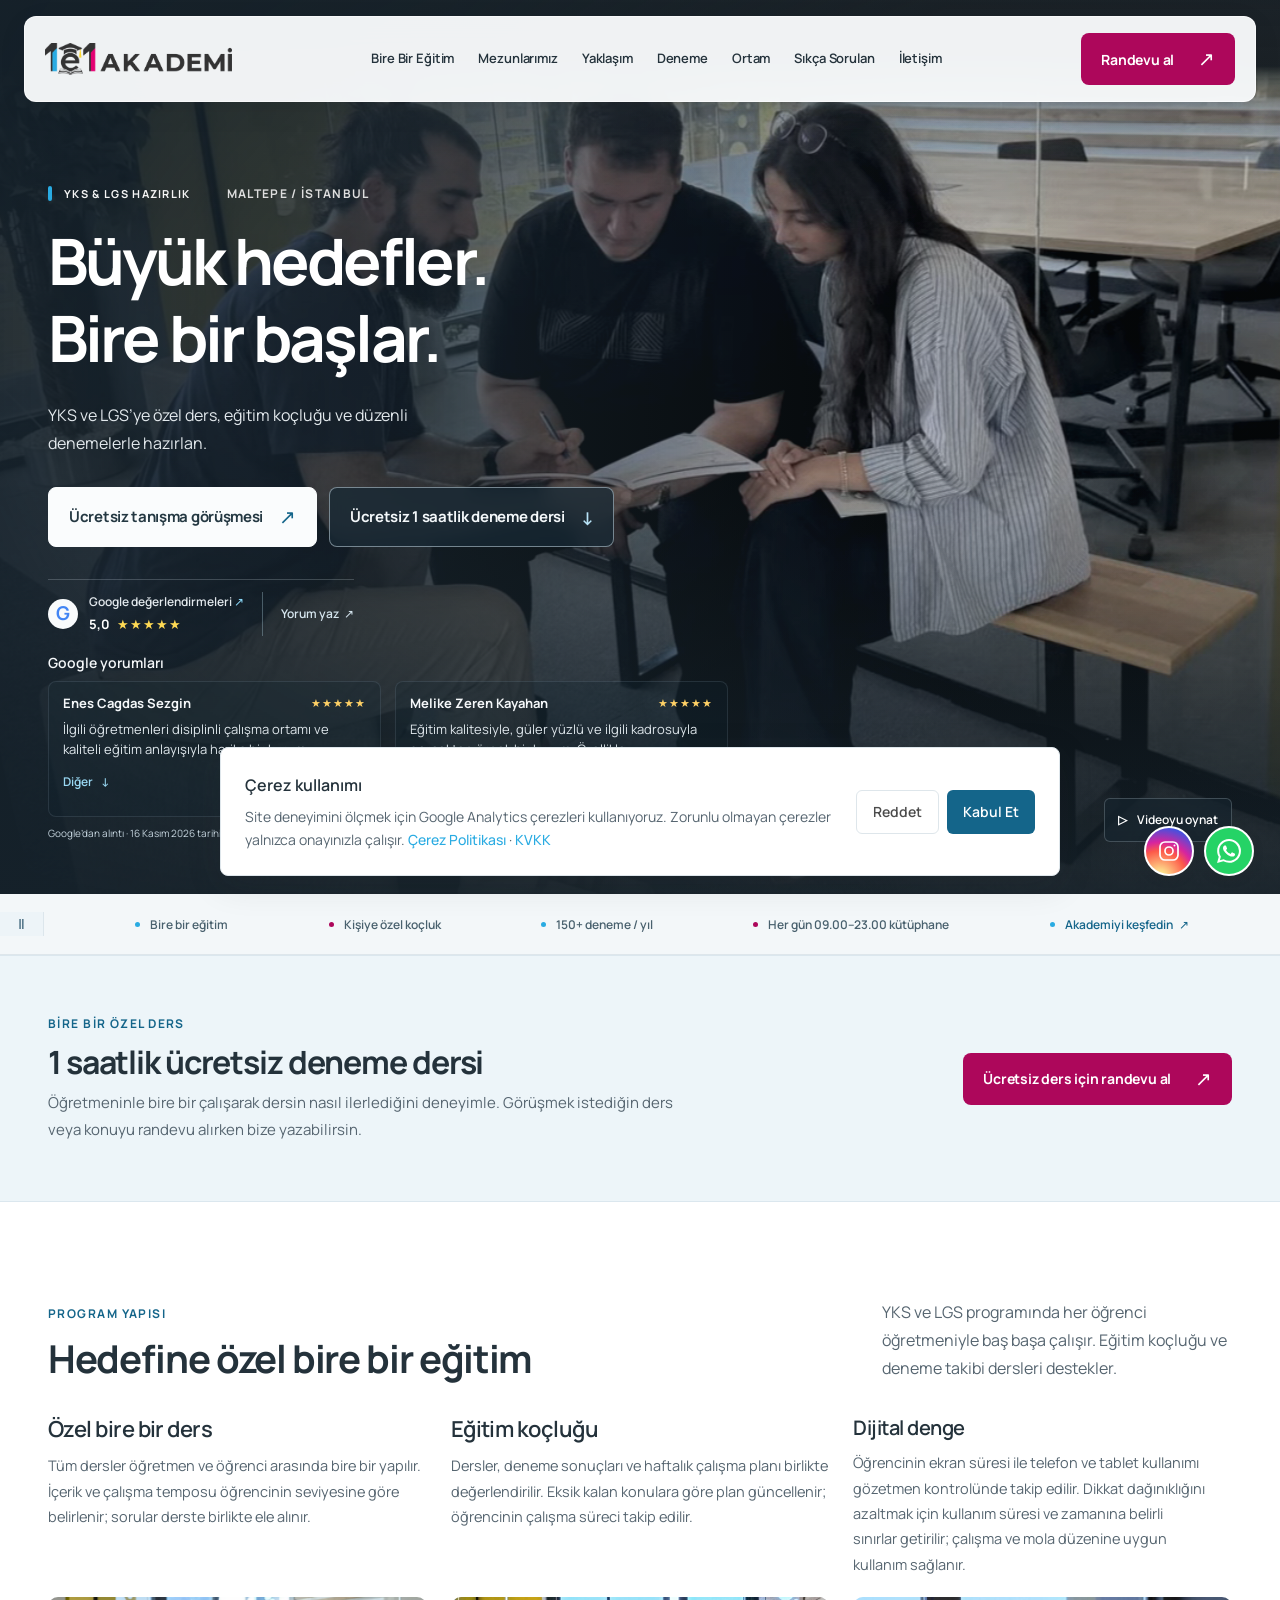
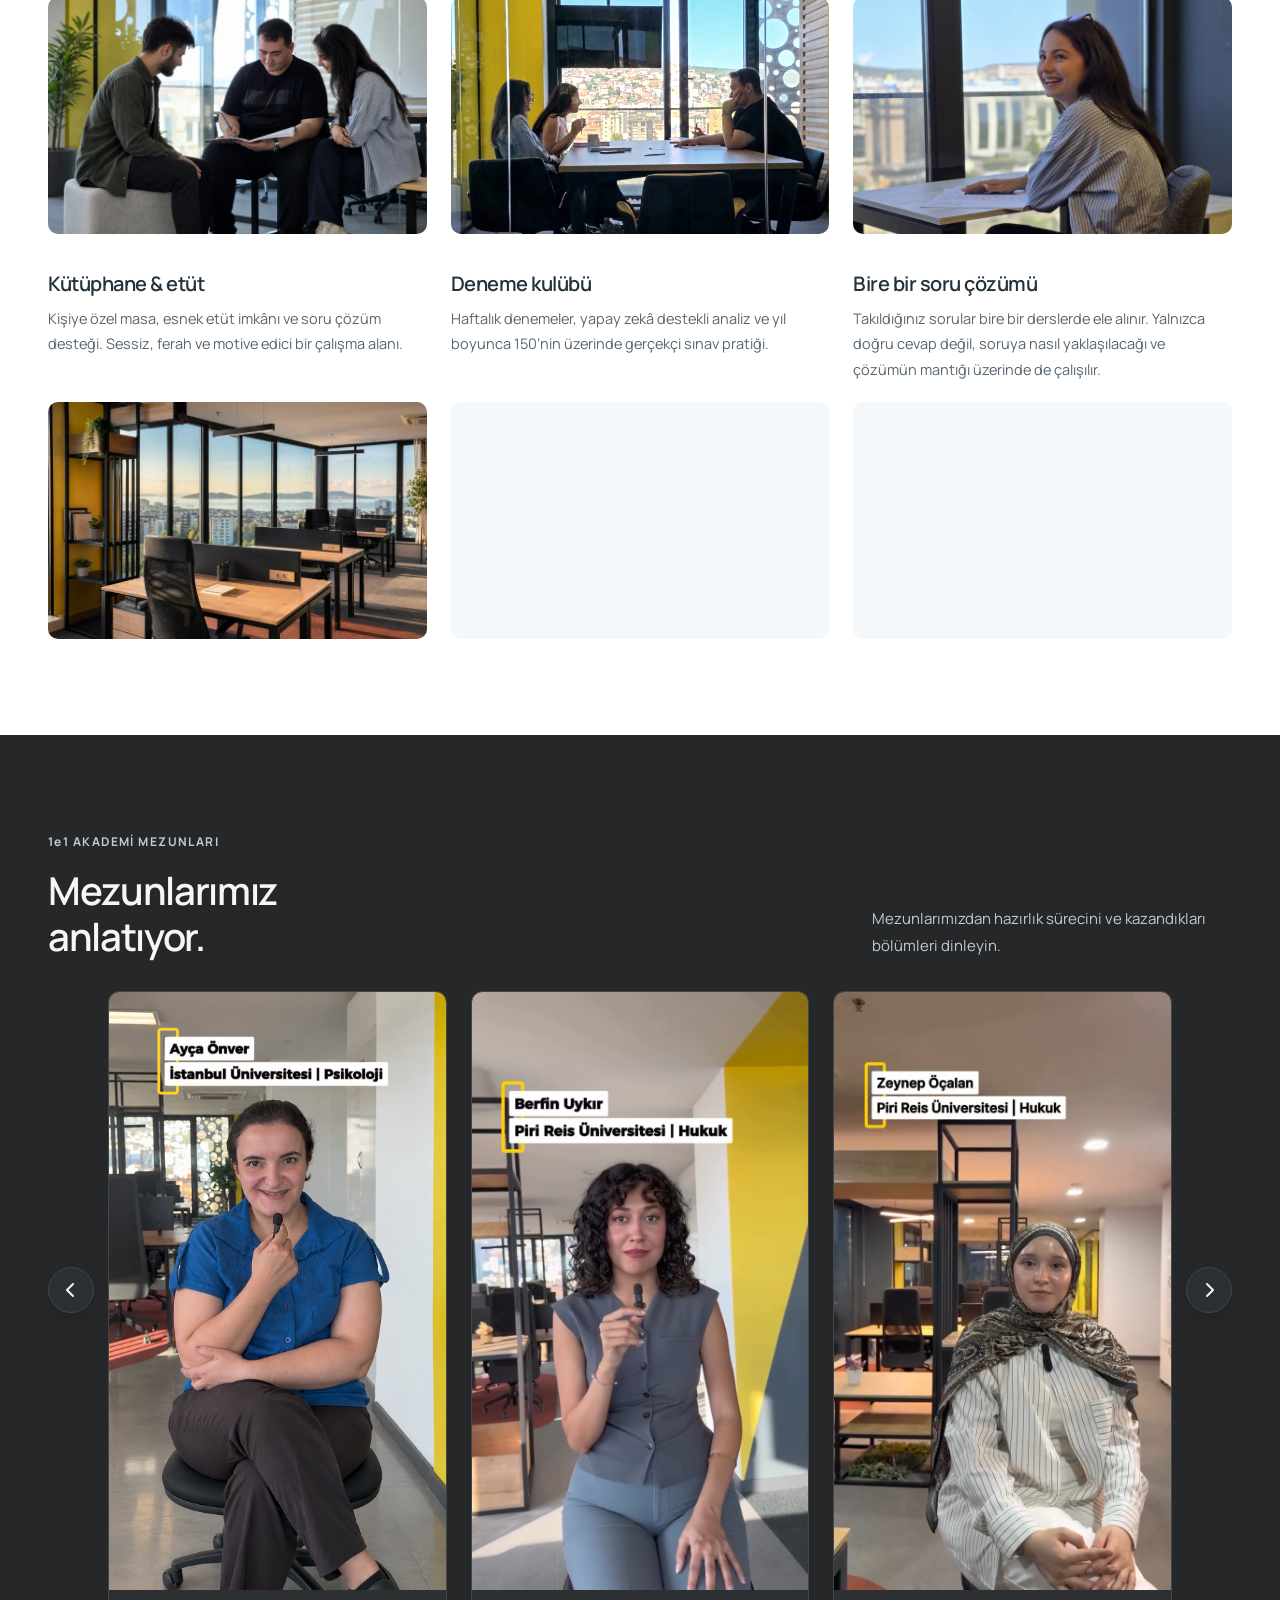
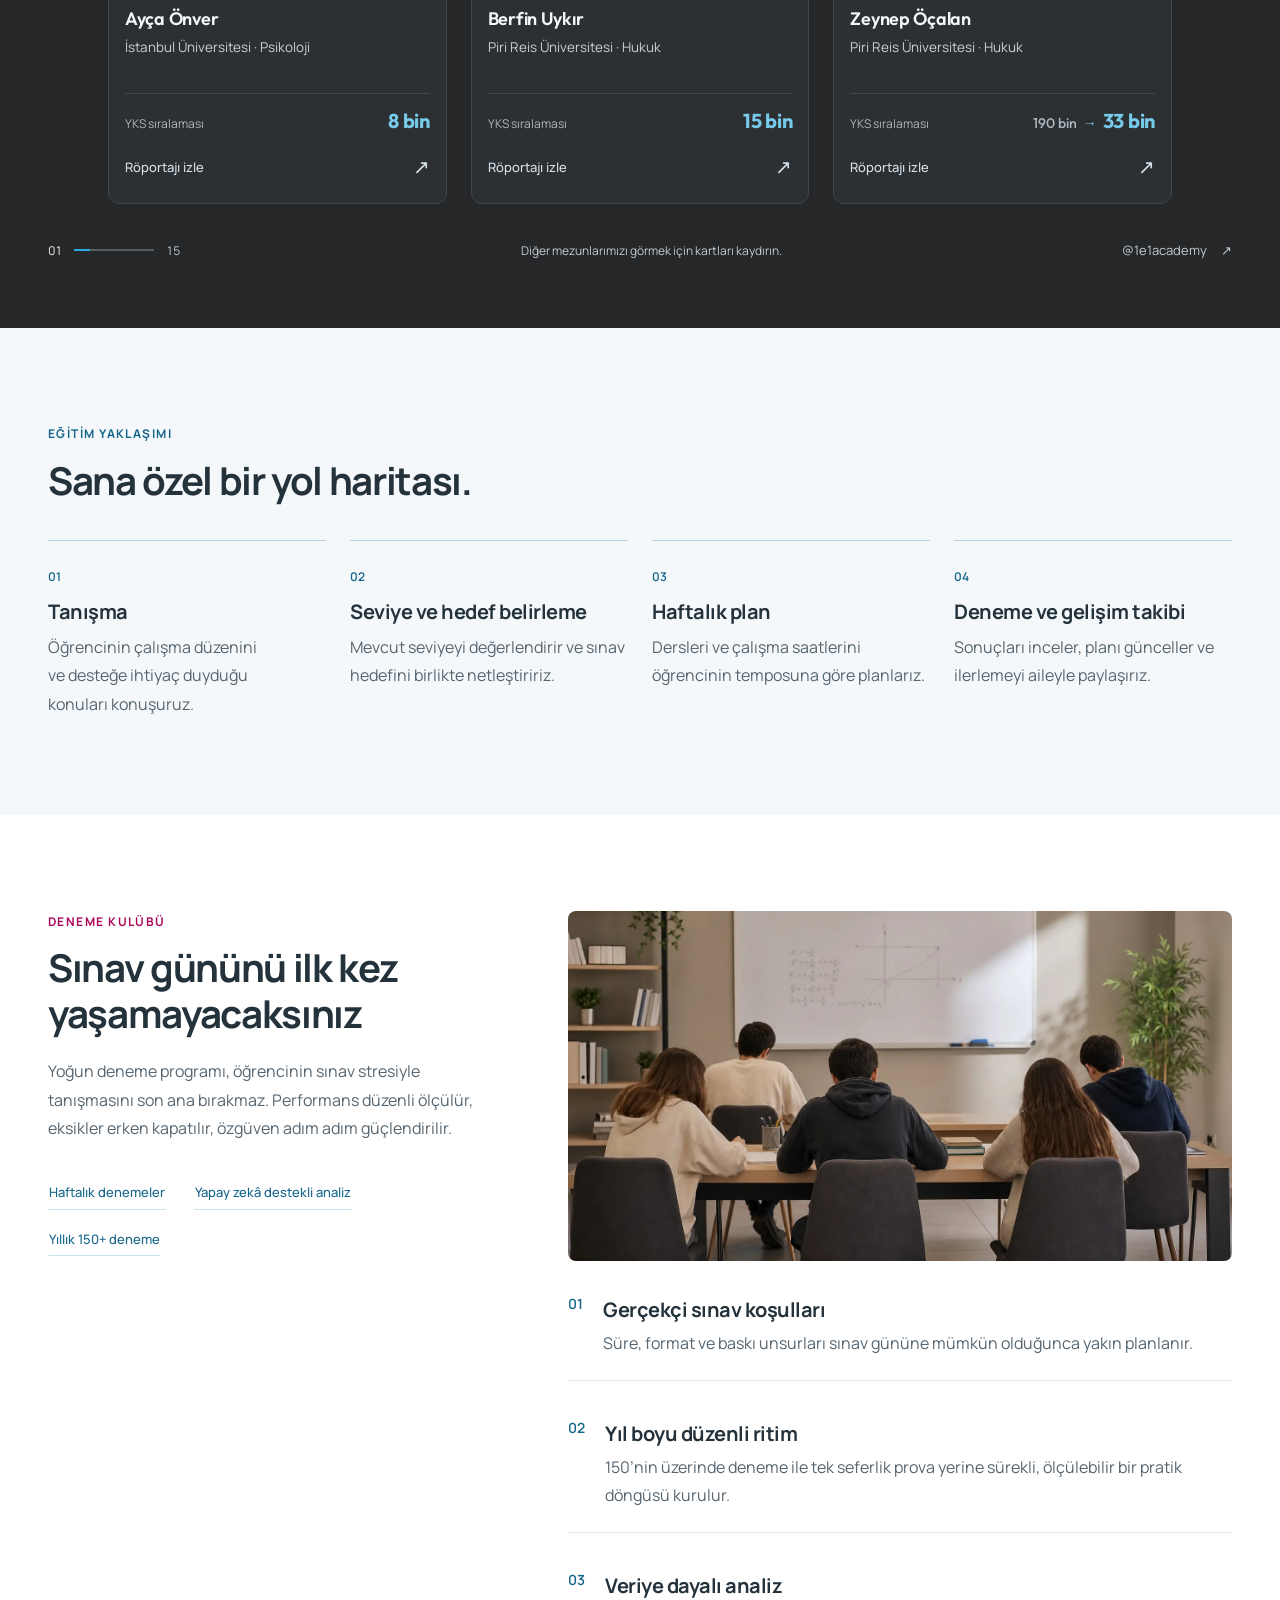
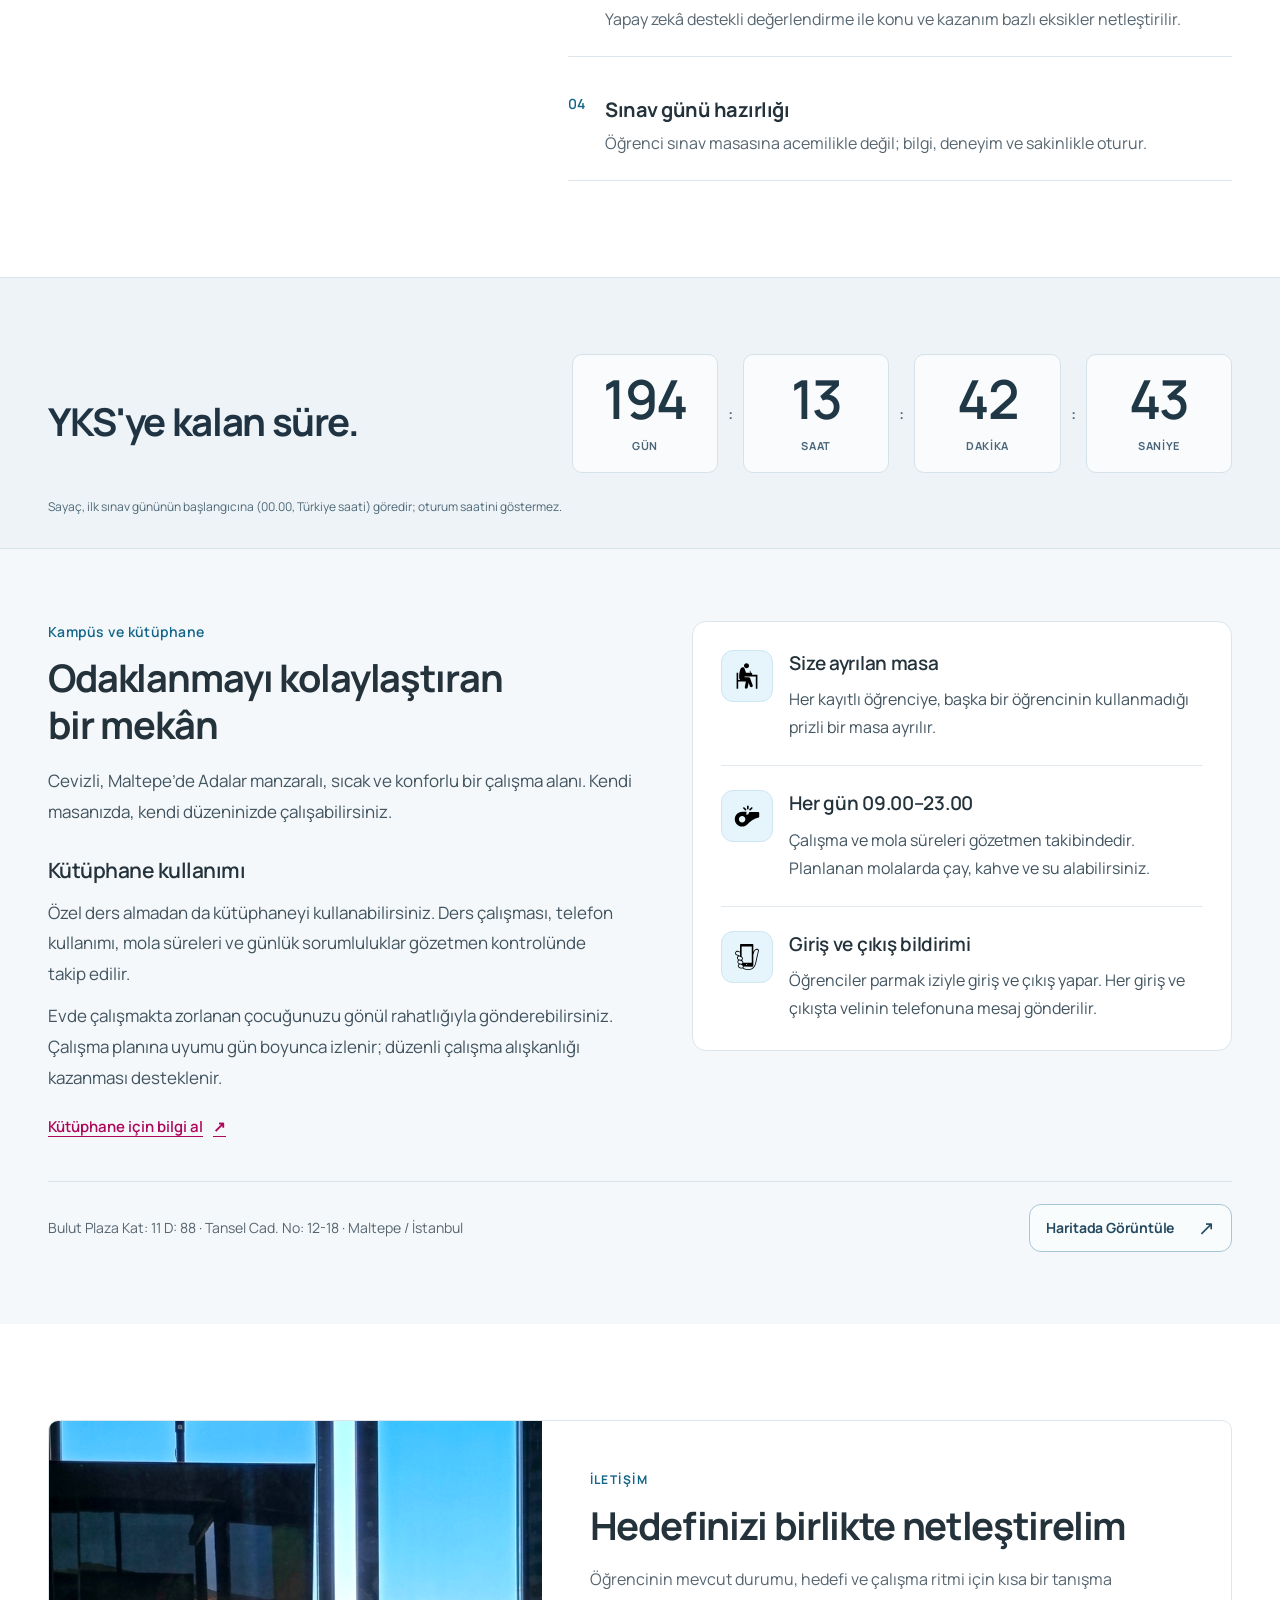
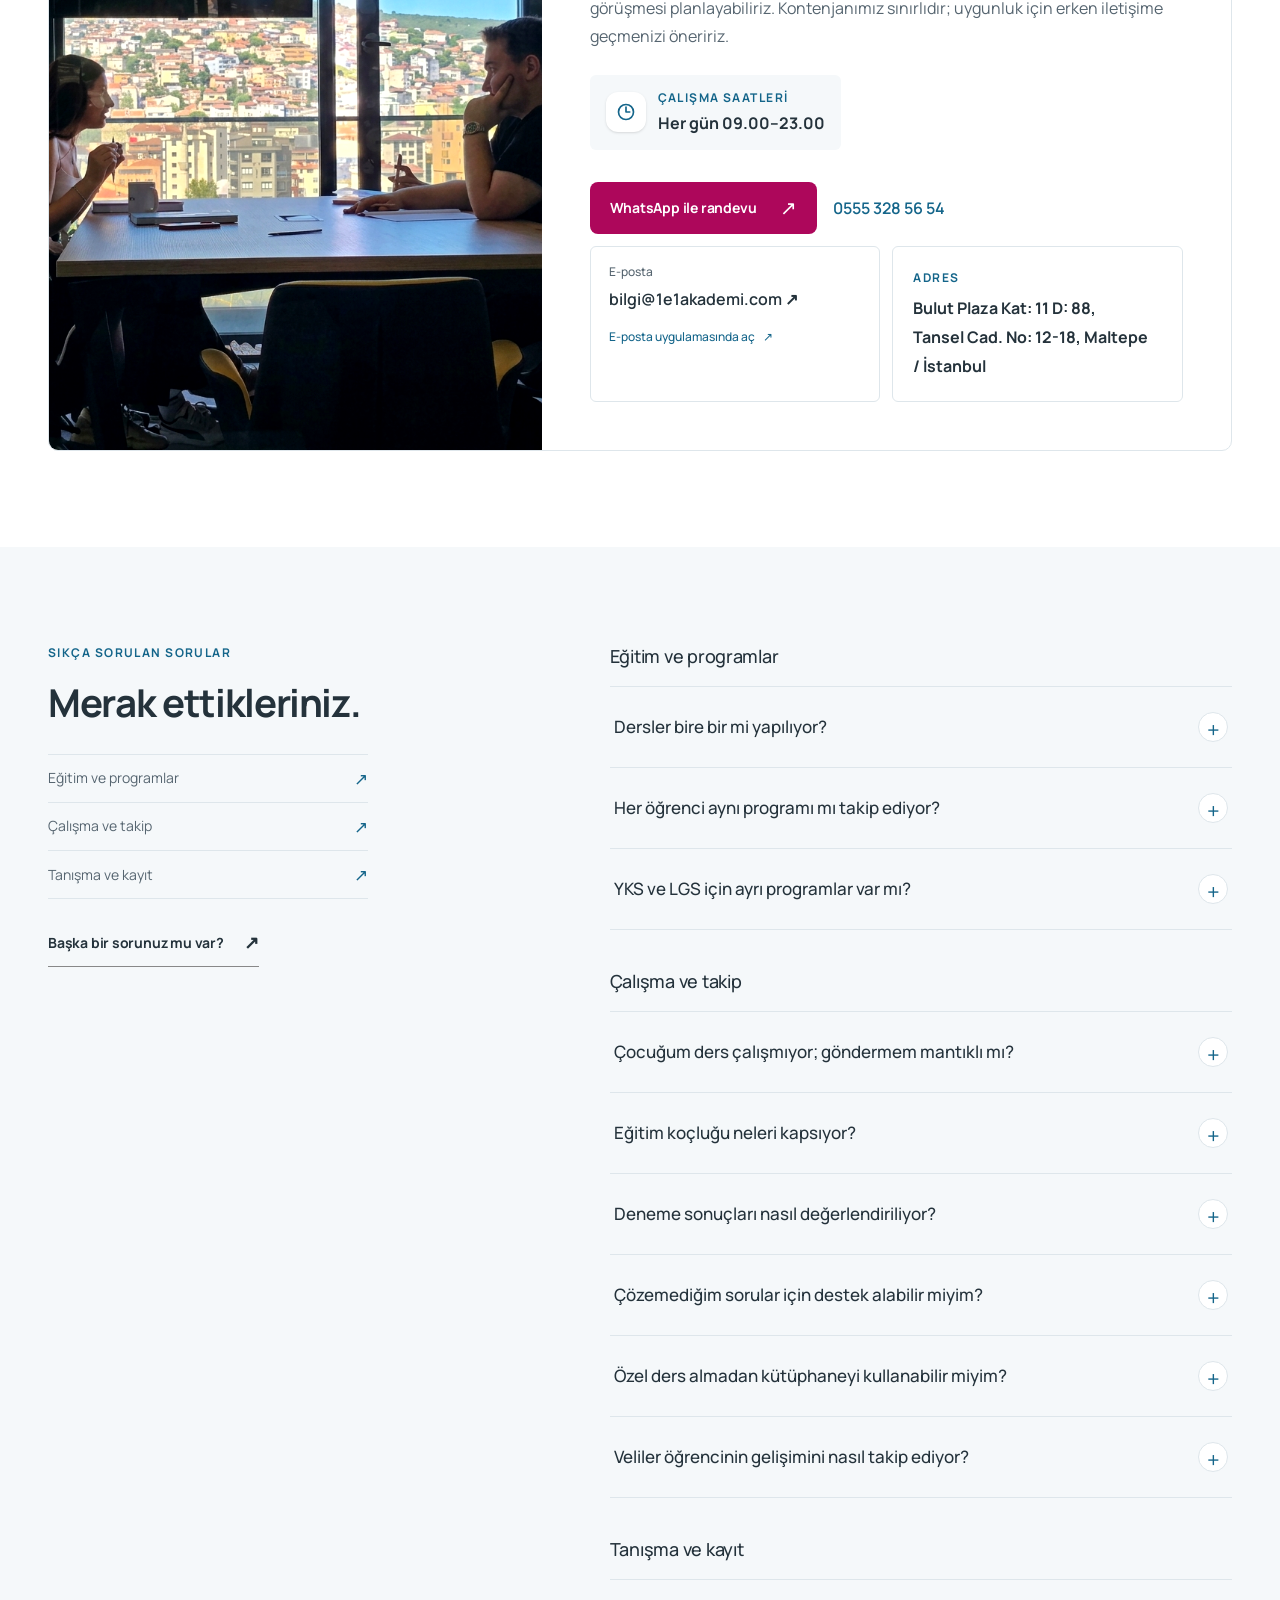
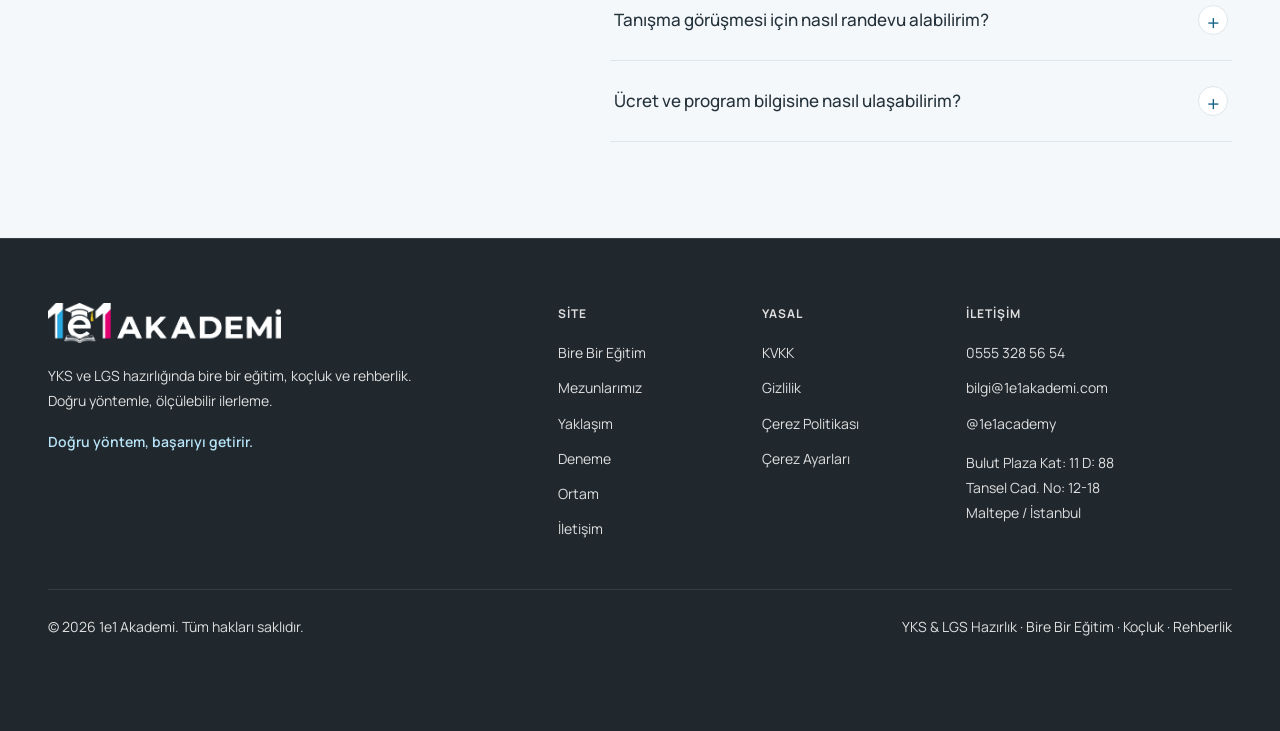
==== index.html @ e3856eb9 "." ====
<!DOCTYPE html>
<!-- saved from url=(0029)https://1e1akademi.com/#ortam -->
<html lang="tr">
 <head>
  <meta content="text/html; charset=utf-8" http-equiv="Content-Type"/>
  <style>
   body {transition: opacity ease-in 0.2s; } 
body[unresolved] {opacity: 0; display: block; overflow: hidden; position: relative; }
  </style>
  <meta content="width=device-width, initial-scale=1" name="viewport"/>
  <meta content="Astro v7.1.3" name="generator"/>
  <title>
   1e1 Akademi | Maltepe YKS &amp; LGS Bire Bir Eğitim, Koçluk ve Deneme
  </title>
  <meta content="Maltepe'de YKS ve LGS hazırlık: bire bir eğitim, eğitim koçluğu, deneme kulübü ve rehberlik. 1e1 Akademi ile kişiye özel program ve ölçülebilir ilerleme." name="description"/>
  <meta content="1e1 Akademi, YKS hazırlık Maltepe, LGS hazırlık Maltepe, bire bir eğitim İstanbul, eğitim koçluğu, deneme kulübü, Maltepe dershane, YKS özel ders, LGS özel ders" name="keywords"/>
  <meta content="1e1 Akademi" name="author"/>
  <meta content="index, follow, max-image-preview:large" name="robots"/>
  <meta content="index, follow" name="googlebot"/>
  <link href="https://1e1akademi.com/" rel="canonical"/>
  <meta content="#29abe2" name="theme-color"/>
  <meta content="TR-34" name="geo.region"/>
  <meta content="Maltepe, İstanbul" name="geo.placename"/>
  <!-- Open Graph -->
  <meta content="1e1 Akademi | Maltepe YKS &amp; LGS Bire Bir Eğitim, Koçluk ve Deneme" property="og:title"/>
  <meta content="Maltepe'de YKS ve LGS hazırlık: bire bir eğitim, eğitim koçluğu, deneme kulübü ve rehberlik. 1e1 Akademi ile kişiye özel program ve ölçülebilir ilerleme." property="og:description"/>
  <meta content="website" property="og:type"/>
  <meta content="https://1e1akademi.com/" property="og:url"/>
  <meta content="https://1e1akademi.com/images/og-default.webp" property="og:image"/>
  <meta content="1200" property="og:image:width"/>
  <meta content="630" property="og:image:height"/>
  <meta content="1e1 Akademi — YKS ve LGS bire bir eğitim, Maltepe" property="og:image:alt"/>
  <meta content="tr_TR" property="og:locale"/>
  <meta content="1e1 Akademi" property="og:site_name"/>
  <!-- Twitter -->
  <meta content="summary_large_image" name="twitter:card"/>
  <meta content="1e1 Akademi | Maltepe YKS &amp; LGS Bire Bir Eğitim, Koçluk ve Deneme" name="twitter:title"/>
  <meta content="Maltepe'de YKS ve LGS hazırlık: bire bir eğitim, eğitim koçluğu, deneme kulübü ve rehberlik. 1e1 Akademi ile kişiye özel program ve ölçülebilir ilerleme." name="twitter:description"/>
  <meta content="https://1e1akademi.com/images/og-default.webp" name="twitter:image"/>
  <meta content="1e1 Akademi — YKS ve LGS bire bir eğitim, Maltepe" name="twitter:image:alt"/>
  <link href="https://fonts.googleapis.com/" rel="preconnect"/>
  <link crossorigin="" href="https://fonts.gstatic.com/" rel="preconnect"/>
  <!-- Typography is bundled locally in assets/css/brand-fonts.css. -->
  <script type="application/ld+json">
   {"@context":"https://schema.org","@graph":[{"@type":"EducationalOrganization","@id":"https://1e1akademi.com/#organization","name":"1e1 Akademi","alternateName":"1e1 Akademi","url":"https://1e1akademi.com","logo":"https://1e1akademi.com/images/logo-light.png","image":"https://1e1akademi.com/images/og-default.webp","description":"Maltepe'de YKS ve LGS hazırlık: bire bir eğitim, eğitim koçluğu, deneme kulübü ve rehberlik. 1e1 Akademi ile kişiye özel program ve ölçülebilir ilerleme.","email":"bilgi@1e1akademi.com","telephone":"+90-555-328-56-54","sameAs":["https://instagram.com/1e1academy"],"address":{"@type":"PostalAddress","streetAddress":"Tansel Cad. No: 12-18, Bulut Plaza Kat: 11 D: 88","addressLocality":"Maltepe","addressRegion":"İstanbul","addressCountry":"TR"},"openingHoursSpecification":{"@type":"OpeningHoursSpecification","dayOfWeek":["Monday","Tuesday","Wednesday","Thursday","Friday","Saturday","Sunday"],"opens":"09:00","closes":"23:00"},"areaServed":{"@type":"AdministrativeArea","name":"İstanbul"}},{"@type":"WebSite","@id":"https://1e1akademi.com/#website","url":"https://1e1akademi.com","name":"1e1 Akademi","description":"Maltepe'de YKS ve LGS hazırlık: bire bir eğitim, eğitim koçluğu, deneme kulübü ve rehberlik. 1e1 Akademi ile kişiye özel program ve ölçülebilir ilerleme.","publisher":{"@id":"https://1e1akademi.com/#organization"},"inLanguage":"tr-TR"},{"@type":"WebPage","@id":"https://1e1akademi.com/#webpage","url":"https://1e1akademi.com/","name":"1e1 Akademi | Maltepe YKS & LGS Bire Bir Eğitim, Koçluk ve Deneme","description":"Maltepe'de YKS ve LGS hazırlık: bire bir eğitim, eğitim koçluğu, deneme kulübü ve rehberlik. 1e1 Akademi ile kişiye özel program ve ölçülebilir ilerleme.","isPartOf":{"@id":"https://1e1akademi.com/#website"},"about":{"@id":"https://1e1akademi.com/#organization"},"inLanguage":"tr-TR"}]}
    </script>
  <!-- Google tag (gtag.js) — Consent Mode: etiket her zaman yüklenir, ölçüm onaya bağlı -->
  <script>
   try {
     if (!window.matchMedia('(prefers-reduced-motion: reduce)').matches &&
         !sessionStorage.getItem('1e1-intro-seen')) {
       document.documentElement.classList.add('show-brand-intro');
       sessionStorage.setItem('1e1-intro-seen', '1');
     }
   } catch {}
  </script>
  <link href="assets/css/site.css" rel="stylesheet"/>
  <link href="assets/css/custom.css" rel="stylesheet"/>
  <link href="assets/css/brand-fonts.css" rel="stylesheet"/>
  <link href="assets/css/brand-v2.css" rel="stylesheet"/>
  <link href="assets/css/alumni.css" rel="stylesheet"/>
  <link href="assets/css/refinement.css" rel="stylesheet"/>
 </head>
 <body class="min-h-dvh overflow-x-hidden">

  <div id="brand-intro" aria-hidden="true"><div class="intro-inner"><img src="assets/images/logo-intro.png" width="1254" height="1254" alt="" decoding="async"/><i></i></div></div>
  <header class="fixed inset-x-0 top-0 z-50 transition-all duration-300" id="site-header">
   <div class="mx-auto flex max-w-7xl items-center justify-between gap-4 px-4 py-3 sm:px-6 lg:px-8">
    <a aria-label="1e1 Akademi ana sayfa" class="relative z-10 flex shrink-0 items-center" href="./index.html">
     <img alt="1e1 Akademi" class="h-8 w-auto sm:h-9 md:h-10" height="38" src="assets/images/logo-light-oneline.png" width="220"/>
    </a>
    <nav aria-label="Ana menü" class="hidden items-center gap-0.5 xl:flex">
     <a class="rounded-full px-3.5 py-2 text-sm font-medium text-brand-ink-soft transition-colors hover:bg-black/5 hover:text-brand-ink" data-magnetic href="#hizmetler">
      Bire Bir Eğitim
     </a>
     <a class="rounded-full px-3.5 py-2 text-sm font-medium text-brand-ink-soft transition-colors hover:bg-black/5 hover:text-brand-ink" href="#mezunlar">Mezunlarımız</a>
     <a class="rounded-full px-3.5 py-2 text-sm font-medium text-brand-ink-soft transition-colors hover:bg-black/5 hover:text-brand-ink" href="#yaklasim">
      Yaklaşım
     </a>
     <a class="rounded-full px-3.5 py-2 text-sm font-medium text-brand-ink-soft transition-colors hover:bg-black/5 hover:text-brand-ink" href="#deneme">
      Deneme
     </a>
     <a class="rounded-full px-3.5 py-2 text-sm font-medium text-brand-ink-soft transition-colors hover:bg-black/5 hover:text-brand-ink" href="#ortam">
      Ortam
     </a>

     <a class="rounded-full px-3.5 py-2 text-sm font-medium text-brand-ink-soft transition-colors hover:bg-black/5 hover:text-brand-ink" href="#sss">Sıkça Sorulan</a>
     <a class="rounded-full px-3.5 py-2 text-sm font-medium text-brand-ink-soft transition-colors hover:bg-black/5 hover:text-brand-ink" href="#iletisim">
      İletişim
     </a>

    </nav>
    <div class="flex items-center gap-2">
     <a class="hidden rounded-full px-3 py-2 text-sm font-semibold text-brand-ink-soft transition hover:text-brand-ink md:inline-flex" href="tel:+905553285654">
      0555 328 56 54
     </a>
     <a class="button-primary header-appointment" data-magnetic href="https://wa.me/905553285654" rel="noopener noreferrer" target="_blank">Randevu al <span aria-hidden="true">↗</span></a>
     <button aria-controls="mobile-menu" aria-expanded="false" aria-label="Menüyü aç" class="inline-flex h-11 w-11 items-center justify-center rounded-full border border-brand-border/80 bg-white/90 text-brand-ink xl:hidden" id="menu-toggle" type="button">
      <svg class="h-5 w-5" fill="none" id="icon-open" stroke="currentColor" stroke-width="2" viewbox="0 0 24 24">
       <path d="M4 7h16M4 12h16M4 17h16" stroke-linecap="round" stroke-linejoin="round">
       </path>
      </svg>
      <svg class="hidden h-5 w-5" fill="none" id="icon-close" stroke="currentColor" stroke-width="2" viewbox="0 0 24 24">
       <path d="M6 18L18 6M6 6l12 12" stroke-linecap="round" stroke-linejoin="round">
       </path>
      </svg>
     </button>
    </div>
   </div>
   <div class="mobile-nav border-t border-brand-border/60 bg-white/95 xl:hidden" id="mobile-menu">
    <nav aria-label="Mobil menü" class="mx-auto flex max-w-7xl flex-col gap-1 px-4 py-4 sm:px-6">
     <a class="mobile-link rounded-xl px-4 py-3 text-base font-medium text-brand-ink-soft transition hover:bg-brand-surface hover:text-brand-ink" href="#hizmetler">
      Bire Bir Eğitim
     </a>
     <a class="mobile-link rounded-xl px-4 py-3 text-base font-medium text-brand-ink-soft transition hover:bg-brand-surface hover:text-brand-ink" href="#mezunlar">Mezunlarımız</a>
     <a class="mobile-link rounded-xl px-4 py-3 text-base font-medium text-brand-ink-soft transition hover:bg-brand-surface hover:text-brand-ink" href="#yaklasim">
      Yaklaşım
     </a>
     <a class="mobile-link rounded-xl px-4 py-3 text-base font-medium text-brand-ink-soft transition hover:bg-brand-surface hover:text-brand-ink" href="#deneme">
      Deneme
     </a>
     <a class="mobile-link rounded-xl px-4 py-3 text-base font-medium text-brand-ink-soft transition hover:bg-brand-surface hover:text-brand-ink" href="#ortam">
      Ortam
     </a>

     <a class="mobile-link rounded-xl px-4 py-3 text-base font-medium text-brand-ink-soft transition hover:bg-brand-surface hover:text-brand-ink" href="#sss">Sıkça Sorulan</a>
     <a class="mobile-link rounded-xl px-4 py-3 text-base font-medium text-brand-ink-soft transition hover:bg-brand-surface hover:text-brand-ink" href="#iletisim">
      İletişim
     </a>

     <a class="button-primary mobile-appointment" href="https://wa.me/905553285654" rel="noopener noreferrer" target="_blank">Randevu al <span aria-hidden="true">↗</span></a>
    </nav>
   </div>
  </header>
  <script src="assets/js/navigation.js" defer>
  </script>
  <main>
   <section id="anasayfa" class="cinematic-hero">
    <div class="hero-visual" aria-hidden="true">
     <img class="hero-poster" src="assets/images/hero-4.webp" alt="" width="1600" height="802" fetchpriority="high"/>
     <video class="hero-video" id="hero-video" data-src="assets/media/akademi-hero.webm" muted loop playsinline preload="none" tabindex="-1"></video>
    </div>
    <button class="hero-video-toggle" id="hero-video-toggle" type="button" aria-controls="hero-video" hidden>
     <span class="hero-video-icon" aria-hidden="true">Ⅱ</span><span class="hero-video-label">Videoyu durdur</span>
    </button>
    <div class="hero-copy">
     <p class="eyebrow"><span class="brand-mark" aria-hidden="true"></span> YKS &amp; LGS HAZIRLIK <span class="hero-location">MALTEPE / İSTANBUL</span></p>
     <h1><span class="hero-title-line"><span>Büyük hedefler.</span></span>
       <span class="hero-title-line"><span>Bire bir başlar.</span></span></h1>
     <p class="hero-description">YKS ve LGS’ye özel ders, eğitim koçluğu ve düzenli denemelerle hazırlan.</p>
     <div class="hero-actions"><a class="button-primary" href="#iletisim">Ücretsiz tanışma görüşmesi <span aria-hidden="true">↗</span></a>
     <a class="hero-trial-link" href="#ucretsiz-deneme-dersi"><span>Ücretsiz 1 saatlik deneme dersi</span><span aria-hidden="true">↓</span></a>
     </div>
     <div class="hero-reviews" aria-label="Google değerlendirmeleri">
      <a class="hero-review-rating" href="https://www.google.com/maps/search/?api=1&amp;query=1e1%20Akademi%20Maltepe&amp;query_place_id=ChIJ_7tJckXPl6QRI5d4R8F5tQQ" target="_blank" rel="noopener noreferrer">
       <span class="hero-google-mark" aria-hidden="true">G</span>
       <span class="hero-review-copy"><span class="hero-review-name">Google değerlendirmeleri <span aria-hidden="true">↗</span></span><span class="hero-review-score"><strong>5,0</strong> <span class="hero-stars" aria-label="5 yıldız">★★★★★</span></span></span>
      </a>
      <a class="hero-review-write" href="https://search.google.com/local/writereview?placeid=ChIJ_7tJckXPl6QRI5d4R8F5tQQ" target="_blank" rel="noopener noreferrer">Yorum yaz <span aria-hidden="true">↗</span></a>
     </div>
     <div id="latest-reviews" class="hero-latest-reviews" role="region" aria-labelledby="google-reviews-title" data-newest-verified="false">
      <h2 id="google-reviews-title">Google yorumları</h2>
      <div class="google-review-grid"><article class="google-review-card"><div class="google-review-card-heading"><h3 class="google-review-author">Enes Cagdas Sezgin</h3><span class="google-review-stars" role="img" aria-label="5 yıldız">★★★★★</span></div><blockquote><details class="review-expand"><summary><span class="review-excerpt">İlgili öğretmenleri disiplinli çalışma ortamı ve kaliteli eğitim anlayışıyla harika bir kurum çocuğumun gelişimine çok büyük katkı sağlıyorlar emeği geçen herkese teşekkürler…</span><span class="review-more">Diğer <span aria-hidden="true">↓</span></span><span class="review-less">Daha az <span aria-hidden="true">↑</span></span></summary><p class="review-full">İlgili öğretmenleri disiplinli çalışma ortamı ve kaliteli eğitim anlayışıyla harika bir kurum çocuğumun gelişimine çok büyük katkı sağlıyorlar emeği geçen herkese teşekkürler…</p></details></blockquote><a href="https://www.google.com/maps/contrib/110858483183521875772/place/ChIJ_7tJckXPl6QRI5d4R8F5tQQ/@41.0052779,29.0852365,24949m/data=!3m1!1e3!4m6!1m5!8m4!1e1!2s110858483183521875772!3m1!1e1?hl=tr&amp;entry=ttu&amp;g_ep=EgoyMDI2MTExMC4wIKXMDSoASAFQAw%3D%3D" target="_blank" rel="noopener noreferrer" aria-label="Enes Cagdas Sezgin adlı kullanıcının yorumunu Google’da gör; yeni sekmede açılır.">Google’da gör <span aria-hidden="true">↗</span></a></article><article class="google-review-card"><div class="google-review-card-heading"><h3 class="google-review-author">Melike Zeren Kayahan</h3><span class="google-review-stars" role="img" aria-label="5 yıldız">★★★★★</span></div><blockquote><details class="review-expand"><summary><span class="review-excerpt">Eğitim kalitesiyle, güler yüzlü ve ilgili kadrosuyla gerçekten örnek bir kurum. Özellikle öğretmenlerin bilgi birikimi, öğrencilerle yakından ilgilenmeleri, sabırları ve emekleri takdire şayan. Her öğrencinin gelişimine önem veren, motive …</span><span class="review-more">Diğer <span aria-hidden="true">↓</span></span><span class="review-less">Daha az <span aria-hidden="true">↑</span></span></summary><p class="review-full">Eğitim kalitesiyle, güler yüzlü ve ilgili kadrosuyla gerçekten örnek bir kurum. Özellikle öğretmenlerin bilgi birikimi, öğrencilerle yakından ilgilenmeleri, sabırları ve emekleri takdire şayan. Her öğrencinin gelişimine önem veren, motive eden ve destekleyen harika bir öğretmen kadrosuna sahipler. Böyle değerli ve işini severek yapan hocalarla eğitim almak büyük bir şans. Gönül rahatlığıyla herkese tavsiye ediyorum. Tüm hocalarıma emekleri için teşekkür ederim! 🌸👏</p></details></blockquote><a href="https://www.google.com/maps/contrib/101733431469208224230/place/ChIJ_7tJckXPl6QRI5d4R8F5tQQ/@40.9740557,29.0831988,24961m/data=!3m1!1e3!4m6!1m5!8m4!1e1!2s101733431469208224230!3m1!1e1?hl=tr&amp;entry=ttu&amp;g_ep=EgoyMDI2MTExMC4wIKXMDSoASAFQAw%3D%3D" target="_blank" rel="noopener noreferrer" aria-label="Melike Zeren Kayahan adlı kullanıcının yorumunu Google’da gör; yeni sekmede açılır.">Google’da gör <span aria-hidden="true">↗</span></a></article></div>
      <p class="google-review-source-note">Google’dan alıntı · 16 Kasım 2026 tarihinde görüntülenmiştir.</p>
     </div>
    </div>
   </section>
   <div class="academy-strip" aria-label="Akademi hakkında kısa bilgiler">
    <button class="academy-ticker-toggle" type="button" aria-label="Kayan bilgileri durdur" hidden><span aria-hidden="true">Ⅱ</span></button>
    <div class="academy-ticker">
     <div class="academy-ticker-track">
      <ul class="academy-ticker-group">
       <li>Bire bir eğitim</li>
       <li>Kişiye özel koçluk</li>
       <li>150+ deneme / yıl</li>
       <li>Her gün 09.00–23.00 kütüphane</li>
       <li><a href="#ortam">Akademiyi keşfedin <span aria-hidden="true">↗</span></a></li>
      </ul>
     </div>
    </div>
   </div>

   
   <section id="ucretsiz-deneme-dersi" class="trial-offer" aria-labelledby="trial-title">
    <div class="trial-inner">
     <div class="trial-copy">
      <p class="eyebrow">Bire bir özel ders</p>
      <h2 id="trial-title">1 saatlik ücretsiz deneme dersi</h2>
      <p>Öğretmeninle bire bir çalışarak dersin nasıl ilerlediğini deneyimle. Görüşmek istediğin ders veya konuyu randevu alırken bize yazabilirsin.</p>
     </div>
     <a class="button-primary" href="https://wa.me/905553285654?text=Merhaba%2C%201%20saatlik%20%C3%BCcretsiz%20bire%20bir%20deneme%20dersi%20i%C3%A7in%20randevu%20almak%20istiyorum." target="_blank" rel="noopener noreferrer">Ücretsiz ders için randevu al <span aria-hidden="true">↗</span></a>
    </div>
   </section>
   <section class="relative overflow-hidden bg-brand-surface pt-12 pb-20 sm:pt-16 sm:pb-28" id="hizmetler">
    <div class="mx-auto max-w-7xl px-4 sm:px-6 lg:px-8">
     <div class="flex flex-col gap-6 lg:flex-row lg:items-end lg:justify-between">
      <div class="max-w-2xl">
       <p class="reveal font-display text-sm font-bold uppercase tracking-[0.2em] text-brand-blue">
        Program yapısı
       </p>
       <h2 class="reveal reveal-delay-1 mt-3 font-display text-3xl font-extrabold tracking-tight text-brand-ink sm:text-4xl lg:text-[2.75rem] text-balance">
        Hedefine özel bire bir eğitim
       </h2>
      </div>
      <p class="reveal reveal-delay-2 max-w-md text-sm leading-relaxed text-brand-muted sm:text-base">
       YKS ve LGS programında her öğrenci öğretmeniyle baş başa çalışır. Eğitim koçluğu ve deneme takibi dersleri destekler.
      </p>
     </div>
     <div class="service-grid">
     <article class="service-card reveal" data-service="individual"><div class="service-copy"><h3 class="font-display text-xl font-bold text-brand-ink">
              Özel bire bir ders
             </h3>
             <p class="mt-2 text-sm leading-relaxed text-brand-muted">
              Tüm dersler öğretmen ve öğrenci arasında bire bir yapılır. İçerik ve çalışma temposu öğrencinin seviyesine göre belirlenir; sorular derste birlikte ele alınır.
             </p></div><figure class="media-frame service-photo"><img alt="1e1 Akademi’de eğitmen ve öğrenciler birlikte çalışıyor" class="img-cover" height="1024" loading="lazy" decoding="async" src="assets/images/campus-3.webp" width="1536"/></figure></article>
     <article class="service-card reveal" data-service="coaching"><div class="service-copy"><h3 class="font-display text-xl font-bold text-brand-ink">
              Eğitim koçluğu
             </h3>
             <p class="mt-2 text-sm leading-relaxed text-brand-muted">
              Dersler, deneme sonuçları ve haftalık çalışma planı birlikte değerlendirilir. Eksik kalan konulara göre plan güncellenir; öğrencinin çalışma süreci takip edilir.
             </p></div><figure class="media-frame service-photo"><img alt="1e1 Akademi’de öğrencilerle yüz yüze eğitim koçluğu görüşmesi" class="img-cover coaching-photo" height="1000" loading="lazy" decoding="async" src="assets/images/campus-1.png" width="1500"/></figure></article>
     <article class="service-card reveal" data-service="digital"><div class="service-copy"><h3 class="font-display text-xl font-bold text-brand-ink">
              Dijital denge
             </h3>
             <p class="mt-2 text-sm leading-relaxed text-brand-muted">
              Öğrencinin ekran süresi ile telefon ve tablet kullanımı gözetmen kontrolünde takip edilir. Dikkat dağınıklığını azaltmak için kullanım süresi ve zamanına belirli sınırlar getirilir; çalışma ve mola düzenine uygun kullanım sağlanır.
             </p></div><figure class="media-frame service-photo"><img alt="Manzaralı masasında çalışan öğrenci" class="img-cover" height="1600" loading="lazy" decoding="async" src="assets/images/hero-2.webp" width="1600"/></figure></article>
     <article class="service-card reveal" data-service="library"><div class="service-copy"><h3 class="font-display text-xl font-bold text-brand-ink">
              Kütüphane &amp; etüt
             </h3>
             <p class="mt-2 text-sm leading-relaxed text-brand-muted">
              Kişiye özel masa, esnek etüt imkânı ve soru çözüm desteği. Sessiz, ferah ve motive edici bir çalışma alanı.
             </p></div><figure class="media-frame service-photo"><img alt="Adalar manzaralı bireysel çalışma masaları" class="img-cover" height="1024" loading="lazy" decoding="async" src="assets/images/service-4.webp" width="1536"/></figure></article>
     <article class="service-card reveal" data-service="exams"><div class="service-copy"><h3 class="font-display text-xl font-bold text-brand-ink">
              Deneme kulübü
             </h3>
             <p class="mt-2 text-sm leading-relaxed text-brand-muted">
              Haftalık denemeler, yapay zekâ destekli analiz ve yıl boyunca 150’nin üzerinde gerçekçi sınav pratiği.
             </p></div><figure class="media-frame service-photo"><img alt="Deneme çalışmaları için test kitapçıkları ve analiz ekranı" class="img-cover" height="1024" loading="lazy" decoding="async" src="assets/images/service-5.webp" width="1536"/></figure></article>
     <article class="service-card reveal" data-service="questions"><div class="service-copy"><h3 class="font-display text-xl font-bold text-brand-ink">
              Bire bir soru çözümü
             </h3>
             <p class="mt-2 text-sm leading-relaxed text-brand-muted">
              Takıldığınız sorular bire bir derslerde ele alınır. Yalnızca doğru cevap değil, soruya nasıl yaklaşılacağı ve çözümün mantığı üzerinde de çalışılır.
             </p></div><figure class="media-frame service-photo"><img alt="Ortak çalışma alanında soru çözen öğrenciler" class="img-cover" height="900" loading="lazy" decoding="async" src="assets/images/campus-2.webp" width="1200"/></figure></article>
          </div>
    </div>
   </section>
   <section id="mezunlar" class="alumni-section" aria-labelledby="alumni-title">
    <div class="alumni-shell">
     <div class="alumni-heading"><div><p class="alumni-kicker">1e1 AKADEMİ MEZUNLARI</p><h2 id="alumni-title">Mezunlarımız<br/><span>anlatıyor.</span></h2></div><div class="alumni-intro"><p>Mezunlarımızdan hazırlık sürecini ve kazandıkları bölümleri dinleyin.</p></div></div>
     <p class="alumni-sr-only" id="alumni-instructions">Kartları kaydırabilir veya ok tuşlarıyla gezebilirsiniz. Fareyi fotoğrafın üzerine getirerek sessiz önizlemeyi izleyebilirsiniz. Fotoğrafa bir kez dokunmak tam röportajı Instagram’da açar. Röportajı izle bağlantısı tam röportajı Instagram’da yeni sekmede açar.</p>
     <div class="alumni-gallery"><div class="alumni-controls" role="group" aria-label="Mezun kartlarında gezin"><button id="alumni-prev" class="alumni-nav-button" type="button" aria-label="Önceki mezun" aria-controls="alumni-track"><svg width="24" height="24" viewBox="0 0 24 24" fill="none" stroke="currentColor" stroke-width="2" aria-hidden="true"><path d="m14 6-6 6 6 6" stroke-linecap="round" stroke-linejoin="round"/></svg></button><button id="alumni-next" class="alumni-nav-button" type="button" aria-label="Sonraki mezun" aria-controls="alumni-track"><svg width="24" height="24" viewBox="0 0 24 24" fill="none" stroke="currentColor" stroke-width="2" aria-hidden="true"><path d="m10 6 6 6-6 6" stroke-linecap="round" stroke-linejoin="round"/></svg></button></div><div id="alumni-track" class="alumni-track" tabindex="0" role="region" aria-roledescription="karusel" aria-label="Mezun röportajları" aria-describedby="alumni-instructions">
      <article class="alumni-card" data-alumni-id="ayca-onver-psikoloji" role="group" aria-roledescription="slayt" aria-label="1 / 15">
             <a class="alumni-media alumni-preview-toggle" href="https://www.instagram.com/p/DdeGNYzoiuP/" target="_blank" rel="noopener noreferrer" aria-label="Ayça Önver: röportajı Instagram’da izle; yeni sekmede açılır.">
                     <img src="assets/media/alumni/ayca-onver-psikoloji-portrait.png" alt="Ayça Önver — mezun röportajı portresi" width="941" height="1672" loading="lazy" decoding="async"/>
                     <video class="alumni-preview" data-src="assets/media/alumni/ayca-onver-psikoloji-preview.mp4" muted playsinline loop preload="none" poster="assets/media/alumni/ayca-onver-psikoloji-portrait.png" width="720" height="1280" tabindex="-1" aria-hidden="true"></video>
                     <span class="alumni-play" aria-hidden="true" hidden><svg width="18" height="18" viewBox="0 0 24 24" fill="currentColor" aria-hidden="true"><path d="M8 5v14l11-7z"/></svg></span>
                    </a>
             <div class="alumni-copy"><h3>Ayça Önver</h3><p class="alumni-placement"><span class="alumni-university">İstanbul Üniversitesi</span><span class="alumni-separator" aria-hidden="true"> · </span><span class="alumni-degree">Psikoloji</span></p><div class="alumni-rank-badge"><span class="alumni-rank-title">YKS sıralaması</span><span class="alumni-rank-values"><strong>8 bin</strong></span></div><a class="alumni-instagram" href="https://www.instagram.com/p/DdeGNYzoiuP/" target="_blank" rel="noopener noreferrer" aria-label="Ayça Önver: tam röportajı Instagram’da izle; yeni sekmede açılır.">Röportajı izle <span aria-hidden="true">↗</span></a></div>
            </article>
      <article class="alumni-card" data-alumni-id="berfin-uykir-hukuk" role="group" aria-roledescription="slayt" aria-label="2 / 15">
             <a class="alumni-media alumni-preview-toggle" href="https://www.instagram.com/p/Dcjaz6Rx7pV/" target="_blank" rel="noopener noreferrer" aria-label="Berfin Uykır: röportajı Instagram’da izle; yeni sekmede açılır.">
                     <img src="assets/media/alumni/berfin-uykir-hukuk-portrait.jpg" alt="Berfin Uykır — mezun röportajı portresi" width="720" height="1280" loading="lazy" decoding="async"/>
                     <video class="alumni-preview" data-src="assets/media/alumni/berfin-uykir-hukuk-preview.mp4" muted playsinline loop preload="none" poster="assets/media/alumni/berfin-uykir-hukuk-portrait.jpg" width="720" height="1280" tabindex="-1" aria-hidden="true"></video>
                     <span class="alumni-play" aria-hidden="true" hidden><svg width="18" height="18" viewBox="0 0 24 24" fill="currentColor" aria-hidden="true"><path d="M8 5v14l11-7z"/></svg></span>
                    </a>
             <div class="alumni-copy"><h3>Berfin Uykır</h3><p class="alumni-placement"><span class="alumni-university">Piri Reis Üniversitesi</span><span class="alumni-separator" aria-hidden="true"> · </span><span class="alumni-degree">Hukuk</span></p><div class="alumni-rank-badge"><span class="alumni-rank-title">YKS sıralaması</span><span class="alumni-rank-values"><strong>15 bin</strong></span></div><a class="alumni-instagram" href="https://www.instagram.com/p/Dcjaz6Rx7pV/" target="_blank" rel="noopener noreferrer" aria-label="Berfin Uykır: tam röportajı Instagram’da izle; yeni sekmede açılır.">Röportajı izle <span aria-hidden="true">↗</span></a></div>
            </article>
      <article class="alumni-card" data-alumni-id="zeynep-ocalan-hukuk" role="group" aria-roledescription="slayt" aria-label="3 / 15">
             <a class="alumni-media alumni-preview-toggle" href="https://www.instagram.com/p/Dc0oy7EojS1/" target="_blank" rel="noopener noreferrer" aria-label="Zeynep Öçalan: röportajı Instagram’da izle; yeni sekmede açılır.">
                     <img src="assets/media/alumni/zeynep-ocalan-hukuk-portrait.jpg" alt="Zeynep Öçalan — mezun röportajı portresi" width="720" height="1280" loading="lazy" decoding="async"/>
                     <video class="alumni-preview" data-src="assets/media/alumni/zeynep-ocalan-hukuk-preview.mp4" muted playsinline loop preload="none" poster="assets/media/alumni/zeynep-ocalan-hukuk-portrait.jpg" width="720" height="1280" tabindex="-1" aria-hidden="true"></video>
                     <span class="alumni-play" aria-hidden="true" hidden><svg width="18" height="18" viewBox="0 0 24 24" fill="currentColor" aria-hidden="true"><path d="M8 5v14l11-7z"/></svg></span>
                    </a>
             <div class="alumni-copy"><h3>Zeynep Öçalan</h3><p class="alumni-placement"><span class="alumni-university">Piri Reis Üniversitesi</span><span class="alumni-separator" aria-hidden="true"> · </span><span class="alumni-degree">Hukuk</span></p><div class="alumni-rank-badge"><span class="alumni-rank-title">YKS sıralaması</span><span class="alumni-rank-values"><span class="alumni-rank-previous">190 bin</span><span class="alumni-rank-arrow" aria-hidden="true">→</span><strong>33 bin</strong></span></div><a class="alumni-instagram" href="https://www.instagram.com/p/Dc0oy7EojS1/" target="_blank" rel="noopener noreferrer" aria-label="Zeynep Öçalan: tam röportajı Instagram’da izle; yeni sekmede açılır.">Röportajı izle <span aria-hidden="true">↗</span></a></div>
            </article>
      <article class="alumni-card" data-alumni-id="osman-efe-kizilaslanoglu-ticaret-lojistik" role="group" aria-roledescription="slayt" aria-label="4 / 15">
             <a class="alumni-media alumni-preview-toggle" href="https://www.instagram.com/p/DdI_HfsRnnW/" target="_blank" rel="noopener noreferrer" aria-label="Osman Efe Kızılaslanoğlu: röportajı Instagram’da izle; yeni sekmede açılır.">
                     <img src="assets/media/alumni/osman-efe-kizilaslanoglu-ticaret-lojistik-portrait.png" alt="Osman Efe Kızılaslanoğlu — mezun röportajı portresi" width="720" height="1280" loading="lazy" decoding="async"/>
                     <video class="alumni-preview" data-src="assets/media/alumni/osman-efe-kizilaslanoglu-ticaret-lojistik-preview.mp4" muted playsinline loop preload="none" poster="assets/media/alumni/osman-efe-kizilaslanoglu-ticaret-lojistik-portrait.png" width="720" height="1280" tabindex="-1" aria-hidden="true"></video>
                     <span class="alumni-play" aria-hidden="true" hidden><svg width="18" height="18" viewBox="0 0 24 24" fill="currentColor" aria-hidden="true"><path d="M8 5v14l11-7z"/></svg></span>
                    </a>
             <div class="alumni-copy"><h3>Osman Efe Kızılaslanoğlu</h3><p class="alumni-placement"><span class="alumni-university">Akdeniz Üniversitesi</span><span class="alumni-separator" aria-hidden="true"> · </span><span class="alumni-degree">Uluslararası Ticaret ve Lojistik</span></p><div class="alumni-rank-badge"><span class="alumni-rank-title">YKS sıralaması</span><span class="alumni-rank-values"><span class="alumni-rank-previous">493 bin</span><span class="alumni-rank-arrow" aria-hidden="true">→</span><strong>60 bin</strong></span></div><a class="alumni-instagram" href="https://www.instagram.com/p/DdI_HfsRnnW/" target="_blank" rel="noopener noreferrer" aria-label="Osman Efe Kızılaslanoğlu: tam röportajı Instagram’da izle; yeni sekmede açılır.">Röportajı izle <span aria-hidden="true">↗</span></a></div>
            </article>
      <article class="alumni-card" data-alumni-id="duygu-celik-yonetim" role="group" aria-roledescription="slayt" aria-label="5 / 15">
             <a class="alumni-media alumni-preview-toggle" href="https://www.instagram.com/p/DakzxY-Iu_j/" target="_blank" rel="noopener noreferrer" aria-label="Duygu Çelik: röportajı Instagram’da izle; yeni sekmede açılır.">
                     <img src="assets/media/alumni/duygu-celik-yonetim-portrait.png" alt="Duygu Çelik — mezun röportajı portresi" width="720" height="1280" loading="lazy" decoding="async"/>
                     <video class="alumni-preview" data-src="assets/media/alumni/duygu-celik-yonetim-preview.mp4" muted playsinline loop preload="none" poster="assets/media/alumni/duygu-celik-yonetim-portrait.png" width="720" height="1280" tabindex="-1" aria-hidden="true"></video>
                     <span class="alumni-play" aria-hidden="true" hidden><svg width="18" height="18" viewBox="0 0 24 24" fill="currentColor" aria-hidden="true"><path d="M8 5v14l11-7z"/></svg></span>
                    </a>
             <div class="alumni-copy"><h3>Duygu Çelik</h3><p class="alumni-placement"><span class="alumni-university">Sabancı Üniversitesi</span><span class="alumni-separator" aria-hidden="true"> · </span><span class="alumni-degree">Yönetim B.</span></p><div class="alumni-rank-badge"><span class="alumni-rank-title">YKS sıralaması</span><span class="alumni-rank-values"><strong>278</strong></span></div><a class="alumni-instagram" href="https://www.instagram.com/p/DakzxY-Iu_j/" target="_blank" rel="noopener noreferrer" aria-label="Duygu Çelik: tam röportajı Instagram’da izle; yeni sekmede açılır.">Röportajı izle <span aria-hidden="true">↗</span></a></div>
            </article>
      <article class="alumni-card" data-alumni-id="esra-nur-ozdemir-hukuk" role="group" aria-roledescription="slayt" aria-label="6 / 15">
             <a class="alumni-media alumni-preview-toggle" href="https://www.instagram.com/p/DaQaZkAICDJ/" target="_blank" rel="noopener noreferrer" aria-label="Esra Nur Özdemir: röportajı Instagram’da izle; yeni sekmede açılır.">
                     <img src="assets/media/alumni/esra-nur-ozdemir-hukuk-portrait.png" alt="Esra Nur Özdemir — mezun röportajı portresi" width="720" height="1280" loading="lazy" decoding="async"/>
                     <video class="alumni-preview" data-src="assets/media/alumni/esra-nur-ozdemir-hukuk-preview.mp4" muted playsinline loop preload="none" poster="assets/media/alumni/esra-nur-ozdemir-hukuk-portrait.png" width="720" height="1280" tabindex="-1" aria-hidden="true"></video>
                     <span class="alumni-play" aria-hidden="true" hidden><svg width="18" height="18" viewBox="0 0 24 24" fill="currentColor" aria-hidden="true"><path d="M8 5v14l11-7z"/></svg></span>
                    </a>
             <div class="alumni-copy"><h3>Esra Nur Özdemir</h3><p class="alumni-placement"><span class="alumni-university">Marmara Üniversitesi</span><span class="alumni-separator" aria-hidden="true"> · </span><span class="alumni-degree">Hukuk</span></p><div class="alumni-rank-badge"><span class="alumni-rank-title">YKS sıralaması</span><span class="alumni-rank-values"><strong>7.807</strong></span></div><a class="alumni-instagram" href="https://www.instagram.com/p/DaQaZkAICDJ/" target="_blank" rel="noopener noreferrer" aria-label="Esra Nur Özdemir: tam röportajı Instagram’da izle; yeni sekmede açılır.">Röportajı izle <span aria-hidden="true">↗</span></a></div>
            </article>
      <article class="alumni-card" data-alumni-id="melih-durmus-hukuk" role="group" aria-roledescription="slayt" aria-label="7 / 15">
             <a class="alumni-media alumni-preview-toggle" href="https://www.instagram.com/p/DaVh62FIi2Y/" target="_blank" rel="noopener noreferrer" aria-label="Melih Durmuş: röportajı Instagram’da izle; yeni sekmede açılır.">
                     <img src="assets/media/alumni/melih-durmus-hukuk-portrait.png" alt="Melih Durmuş — mezun röportajı portresi" width="720" height="1280" loading="lazy" decoding="async"/>
                     <video class="alumni-preview" data-src="assets/media/alumni/melih-durmus-hukuk-preview.mp4" muted playsinline loop preload="none" poster="assets/media/alumni/melih-durmus-hukuk-portrait.png" width="720" height="1280" tabindex="-1" aria-hidden="true"></video>
                     <span class="alumni-play" aria-hidden="true" hidden><svg width="18" height="18" viewBox="0 0 24 24" fill="currentColor" aria-hidden="true"><path d="M8 5v14l11-7z"/></svg></span>
                    </a>
             <div class="alumni-copy"><h3>Melih Durmuş</h3><p class="alumni-placement"><span class="alumni-university">İstanbul Üniversitesi</span><span class="alumni-separator" aria-hidden="true"> · </span><span class="alumni-degree">Hukuk</span></p><div class="alumni-rank-badge"><span class="alumni-rank-title">YKS sıralaması</span><span class="alumni-rank-values"><span class="alumni-rank-previous">57 bin</span><span class="alumni-rank-arrow" aria-hidden="true">→</span><strong>3.056</strong></span></div><a class="alumni-instagram" href="https://www.instagram.com/p/DaVh62FIi2Y/" target="_blank" rel="noopener noreferrer" aria-label="Melih Durmuş: tam röportajı Instagram’da izle; yeni sekmede açılır.">Röportajı izle <span aria-hidden="true">↗</span></a></div>
            </article>
      <article class="alumni-card" data-alumni-id="eyuphan-bayraktar-bilgisayar" role="group" aria-roledescription="slayt" aria-label="8 / 15">
             <a class="alumni-media alumni-preview-toggle" href="https://www.instagram.com/p/DaxipSVoZv2/" target="_blank" rel="noopener noreferrer" aria-label="Eyüphan Bayraktar: röportajı Instagram’da izle; yeni sekmede açılır.">
                     <img src="assets/media/alumni/eyuphan-bayraktar-bilgisayar-portrait.png" alt="Eyüphan Bayraktar — mezun röportajı portresi" width="720" height="1280" loading="lazy" decoding="async"/>
                     <video class="alumni-preview" data-src="assets/media/alumni/eyuphan-bayraktar-bilgisayar-preview.mp4" muted playsinline loop preload="none" poster="assets/media/alumni/eyuphan-bayraktar-bilgisayar-portrait.png" width="720" height="1280" tabindex="-1" aria-hidden="true"></video>
                     <span class="alumni-play" aria-hidden="true" hidden><svg width="18" height="18" viewBox="0 0 24 24" fill="currentColor" aria-hidden="true"><path d="M8 5v14l11-7z"/></svg></span>
                    </a>
             <div class="alumni-copy"><h3>Eyüphan Bayraktar</h3><p class="alumni-placement"><span class="alumni-university">Yıldız Teknik Üniversitesi</span><span class="alumni-separator" aria-hidden="true"> · </span><span class="alumni-degree">Bilgisayar Mühendisliği</span></p><div class="alumni-rank-badge"><span class="alumni-rank-title">YKS sıralaması</span><span class="alumni-rank-values"><span class="alumni-rank-previous">38 bin</span><span class="alumni-rank-arrow" aria-hidden="true">→</span><strong>5.846</strong></span></div><a class="alumni-instagram" href="https://www.instagram.com/p/DaxipSVoZv2/" target="_blank" rel="noopener noreferrer" aria-label="Eyüphan Bayraktar: tam röportajı Instagram’da izle; yeni sekmede açılır.">Röportajı izle <span aria-hidden="true">↗</span></a></div>
            </article>
      <article class="alumni-card" data-alumni-id="rabia-guzel-hukuk" role="group" aria-roledescription="slayt" aria-label="9 / 15">
             <a class="alumni-media alumni-preview-toggle" href="https://www.instagram.com/p/Db_DGaWqYVv/" target="_blank" rel="noopener noreferrer" aria-label="Rabia Güzel: röportajı Instagram’da izle; yeni sekmede açılır.">
                     <img src="assets/media/alumni/rabia-guzel-hukuk-portrait.png" alt="Rabia Güzel — mezun röportajı portresi" width="720" height="1280" loading="lazy" decoding="async"/>
                     <video class="alumni-preview" data-src="assets/media/alumni/rabia-guzel-hukuk-preview.mp4" muted playsinline loop preload="none" poster="assets/media/alumni/rabia-guzel-hukuk-portrait.png" width="720" height="1280" tabindex="-1" aria-hidden="true"></video>
                     <span class="alumni-play" aria-hidden="true" hidden><svg width="18" height="18" viewBox="0 0 24 24" fill="currentColor" aria-hidden="true"><path d="M8 5v14l11-7z"/></svg></span>
                    </a>
             <div class="alumni-copy"><h3>Rabia Güzel</h3><p class="alumni-placement"><span class="alumni-university">29 Mayıs Üniversitesi</span><span class="alumni-separator" aria-hidden="true"> · </span><span class="alumni-degree">Hukuk</span></p><div class="alumni-rank-badge"><span class="alumni-rank-title">YKS sıralaması</span><span class="alumni-rank-values"><span class="alumni-rank-previous">200 bin</span><span class="alumni-rank-arrow" aria-hidden="true">→</span><strong>28 bin</strong></span></div><a class="alumni-instagram" href="https://www.instagram.com/p/Db_DGaWqYVv/" target="_blank" rel="noopener noreferrer" aria-label="Rabia Güzel: tam röportajı Instagram’da izle; yeni sekmede açılır.">Röportajı izle <span aria-hidden="true">↗</span></a></div>
            </article>
      <article class="alumni-card" data-alumni-id="berke-beyazpinar-tip" role="group" aria-roledescription="slayt" aria-label="10 / 15">
             <a class="alumni-media alumni-preview-toggle" href="https://www.instagram.com/p/Db1QKN8xF4h/" target="_blank" rel="noopener noreferrer" aria-label="Berke Beyazpınar: röportajı Instagram’da izle; yeni sekmede açılır.">
                     <img src="assets/media/alumni/berke-beyazpinar-tip-portrait.jpg" alt="Berke Beyazpınar — mezun röportajı portresi" width="720" height="1280" loading="lazy" decoding="async"/>
                     <video class="alumni-preview" data-src="assets/media/alumni/berke-beyazpinar-tip-preview.mp4" muted playsinline loop preload="none" poster="assets/media/alumni/berke-beyazpinar-tip-portrait.jpg" width="720" height="1280" tabindex="-1" aria-hidden="true"></video>
                     <span class="alumni-play" aria-hidden="true" hidden><svg width="18" height="18" viewBox="0 0 24 24" fill="currentColor" aria-hidden="true"><path d="M8 5v14l11-7z"/></svg></span>
                    </a>
             <div class="alumni-copy"><h3>Berke Beyazpınar</h3><p class="alumni-placement"><span class="alumni-university">Okan Üniversitesi</span><span class="alumni-separator" aria-hidden="true"> · </span><span class="alumni-degree">Tıp</span></p><div class="alumni-rank-badge"><span class="alumni-rank-title">YKS sıralaması</span><span class="alumni-rank-values"><strong>10 bin</strong></span></div><a class="alumni-instagram" href="https://www.instagram.com/p/Db1QKN8xF4h/" target="_blank" rel="noopener noreferrer" aria-label="Berke Beyazpınar: tam röportajı Instagram’da izle; yeni sekmede açılır.">Röportajı izle <span aria-hidden="true">↗</span></a></div>
            </article>
      <article class="alumni-card" data-alumni-id="emre-ozagac-tip" role="group" aria-roledescription="slayt" aria-label="11 / 15">
             <a class="alumni-media alumni-preview-toggle" href="https://www.instagram.com/p/Dbbhuq7xxeu/" target="_blank" rel="noopener noreferrer" aria-label="Emre Özağaç: röportajı Instagram’da izle; yeni sekmede açılır.">
                     <img src="assets/media/alumni/emre-ozagac-tip-portrait.png" alt="Emre Özağaç — mezun röportajı portresi" width="720" height="1280" loading="lazy" decoding="async"/>
                     <video class="alumni-preview" data-src="assets/media/alumni/emre-ozagac-tip-preview.mp4" muted playsinline loop preload="none" poster="assets/media/alumni/emre-ozagac-tip-portrait.png" width="720" height="1280" tabindex="-1" aria-hidden="true"></video>
                     <span class="alumni-play" aria-hidden="true" hidden><svg width="18" height="18" viewBox="0 0 24 24" fill="currentColor" aria-hidden="true"><path d="M8 5v14l11-7z"/></svg></span>
                    </a>
             <div class="alumni-copy"><h3>Emre Özağaç</h3><p class="alumni-placement"><span class="alumni-university">İstanbul Sağlık ve Teknoloji Üniversitesi</span><span class="alumni-separator" aria-hidden="true"> · </span><span class="alumni-degree">Tıp</span></p><div class="alumni-rank-badge"><span class="alumni-rank-title">YKS sıralaması</span><span class="alumni-rank-values"><strong>15 bin</strong></span></div><a class="alumni-instagram" href="https://www.instagram.com/p/Dbbhuq7xxeu/" target="_blank" rel="noopener noreferrer" aria-label="Emre Özağaç: tam röportajı Instagram’da izle; yeni sekmede açılır.">Röportajı izle <span aria-hidden="true">↗</span></a></div>
            </article>
      <article class="alumni-card" data-alumni-id="metehan-arisoy-hukuk" role="group" aria-roledescription="slayt" aria-label="12 / 15">
             <a class="alumni-media alumni-preview-toggle" href="https://www.instagram.com/p/Dbbjy_bRyPc/" target="_blank" rel="noopener noreferrer" aria-label="Metehan Arısoy: röportajı Instagram’da izle; yeni sekmede açılır.">
                     <img src="assets/media/alumni/metehan-arisoy-hukuk-portrait.png" alt="Metehan Arısoy — mezun röportajı portresi" width="720" height="1280" loading="lazy" decoding="async"/>
                     <video class="alumni-preview" data-src="assets/media/alumni/metehan-arisoy-hukuk-preview.mp4" muted playsinline loop preload="none" poster="assets/media/alumni/metehan-arisoy-hukuk-portrait.png" width="720" height="1280" tabindex="-1" aria-hidden="true"></video>
                     <span class="alumni-play" aria-hidden="true" hidden><svg width="18" height="18" viewBox="0 0 24 24" fill="currentColor" aria-hidden="true"><path d="M8 5v14l11-7z"/></svg></span>
                    </a>
             <div class="alumni-copy"><h3>Metehan Arısoy</h3><p class="alumni-placement"><span class="alumni-university">İstanbul Üniversitesi</span><span class="alumni-separator" aria-hidden="true"> · </span><span class="alumni-degree">Hukuk</span></p><div class="alumni-rank-badge"><span class="alumni-rank-title">YKS sıralaması</span><span class="alumni-rank-values"><strong>7.269</strong></span></div><a class="alumni-instagram" href="https://www.instagram.com/p/Dbbjy_bRyPc/" target="_blank" rel="noopener noreferrer" aria-label="Metehan Arısoy: tam röportajı Instagram’da izle; yeni sekmede açılır.">Röportajı izle <span aria-hidden="true">↗</span></a></div>
            </article>
      <article class="alumni-card" data-alumni-id="yigit-demirbas-ekonomi" role="group" aria-roledescription="slayt" aria-label="13 / 15">
             <a class="alumni-media alumni-preview-toggle" href="https://www.instagram.com/p/DbODtiioa6m/" target="_blank" rel="noopener noreferrer" aria-label="Yiğit Demirbaş: röportajı Instagram’da izle; yeni sekmede açılır.">
                     <img src="assets/media/alumni/yigit-demirbas-ekonomi-portrait.png" alt="Yiğit Demirbaş — mezun röportajı portresi" width="720" height="1280" loading="lazy" decoding="async"/>
                     <video class="alumni-preview" data-src="assets/media/alumni/yigit-demirbas-ekonomi-preview.mp4" muted playsinline loop preload="none" poster="assets/media/alumni/yigit-demirbas-ekonomi-portrait.png" width="720" height="1280" tabindex="-1" aria-hidden="true"></video>
                     <span class="alumni-play" aria-hidden="true" hidden><svg width="18" height="18" viewBox="0 0 24 24" fill="currentColor" aria-hidden="true"><path d="M8 5v14l11-7z"/></svg></span>
                    </a>
             <div class="alumni-copy"><h3>Yiğit Demirbaş</h3><p class="alumni-placement"><span class="alumni-university">Yıldız Teknik Üniversitesi</span><span class="alumni-separator" aria-hidden="true"> · </span><span class="alumni-degree">Ekonomi</span></p><div class="alumni-rank-badge"><span class="alumni-rank-title">YKS sıralaması</span><span class="alumni-rank-values"><span class="alumni-rank-previous">19 bin</span><span class="alumni-rank-arrow" aria-hidden="true">→</span><strong>2.005</strong></span></div><a class="alumni-instagram" href="https://www.instagram.com/p/DbODtiioa6m/" target="_blank" rel="noopener noreferrer" aria-label="Yiğit Demirbaş: tam röportajı Instagram’da izle; yeni sekmede açılır.">Röportajı izle <span aria-hidden="true">↗</span></a></div>
            </article>
      <article class="alumni-card" data-alumni-id="kadir-birci-kontrol" role="group" aria-roledescription="slayt" aria-label="14 / 15">
             <a class="alumni-media alumni-preview-toggle" href="https://www.instagram.com/p/DbX_Fy4I4n8/" target="_blank" rel="noopener noreferrer" aria-label="Kadir Birci: röportajı Instagram’da izle; yeni sekmede açılır.">
                     <img src="assets/media/alumni/kadir-birci-kontrol-portrait.png" alt="Kadir Birci — mezun röportajı portresi" width="720" height="1280" loading="lazy" decoding="async"/>
                     <video class="alumni-preview" data-src="assets/media/alumni/kadir-birci-kontrol-preview.mp4" muted playsinline loop preload="none" poster="assets/media/alumni/kadir-birci-kontrol-portrait.png" width="720" height="1280" tabindex="-1" aria-hidden="true"></video>
                     <span class="alumni-play" aria-hidden="true" hidden><svg width="18" height="18" viewBox="0 0 24 24" fill="currentColor" aria-hidden="true"><path d="M8 5v14l11-7z"/></svg></span>
                    </a>
             <div class="alumni-copy"><h3>Kadir Birci</h3><p class="alumni-placement"><span class="alumni-university">İstanbul Teknik Üniversitesi</span><span class="alumni-separator" aria-hidden="true"> · </span><span class="alumni-degree">Kontrol ve Otonom Müh.</span></p><div class="alumni-rank-badge"><span class="alumni-rank-title">YKS sıralaması</span><span class="alumni-rank-values"><strong>9.684</strong></span></div><a class="alumni-instagram" href="https://www.instagram.com/p/DbX_Fy4I4n8/" target="_blank" rel="noopener noreferrer" aria-label="Kadir Birci: tam röportajı Instagram’da izle; yeni sekmede açılır.">Röportajı izle <span aria-hidden="true">↗</span></a></div>
            </article>
      <article class="alumni-card" data-alumni-id="nazli-sakar-hukuk" role="group" aria-roledescription="slayt" aria-label="15 / 15">
             <a class="alumni-media alumni-preview-toggle" href="https://www.instagram.com/p/DcEYuquIQFl/" target="_blank" rel="noopener noreferrer" aria-label="Nazlı Şakar: röportajı Instagram’da izle; yeni sekmede açılır.">
                     <img src="assets/media/alumni/nazli-sakar-hukuk-portrait.png" alt="Nazlı Şakar — mezun röportajı portresi" width="720" height="1280" loading="lazy" decoding="async"/>
                     <video class="alumni-preview" data-src="assets/media/alumni/nazli-sakar-hukuk-preview.mp4" muted playsinline loop preload="none" poster="assets/media/alumni/nazli-sakar-hukuk-portrait.png" width="720" height="1280" tabindex="-1" aria-hidden="true"></video>
                     <span class="alumni-play" aria-hidden="true" hidden><svg width="18" height="18" viewBox="0 0 24 24" fill="currentColor" aria-hidden="true"><path d="M8 5v14l11-7z"/></svg></span>
                    </a>
             <div class="alumni-copy"><h3>Nazlı Şakar</h3><p class="alumni-placement"><span class="alumni-university">İzmir Demokrasi Üniversitesi</span><span class="alumni-separator" aria-hidden="true"> · </span><span class="alumni-degree">Hukuk</span></p><div class="alumni-rank-badge"><span class="alumni-rank-title">YKS sıralaması</span><span class="alumni-rank-values"><strong>22 bin</strong></span></div><a class="alumni-instagram" href="https://www.instagram.com/p/DcEYuquIQFl/" target="_blank" rel="noopener noreferrer" aria-label="Nazlı Şakar: tam röportajı Instagram’da izle; yeni sekmede açılır.">Röportajı izle <span aria-hidden="true">↗</span></a></div>
            </article>
     </div></div>
     <div class="alumni-footer"><div class="alumni-position"><span id="alumni-current">01</span><span class="alumni-meter" aria-hidden="true"><i></i></span><span id="alumni-total">15</span></div><p>Diğer mezunlarımızı görmek için kartları kaydırın.</p><a href="https://www.instagram.com/1e1academy/" target="_blank" rel="noopener noreferrer">@1e1academy <span aria-hidden="true">↗</span></a></div>
    </div>
   </section>
   <section id="yaklasim" aria-labelledby="yaklasim-title">
    <div class="mx-auto max-w-7xl">
     <p class="eyebrow">Eğitim yaklaşımı</p>
     <h2 class="reveal" id="yaklasim-title">Sana özel bir yol haritası.</h2>
     <ol class="approach-steps">
      <li class="reveal reveal-delay-1"><span class="approach-index" aria-hidden="true">01</span><h3>Tanışma</h3><p>Öğrencinin çalışma düzenini ve desteğe ihtiyaç duyduğu konuları konuşuruz.</p></li>
      <li class="reveal reveal-delay-2"><span class="approach-index" aria-hidden="true">02</span><h3>Seviye ve hedef belirleme</h3><p>Mevcut seviyeyi değerlendirir ve sınav hedefini birlikte netleştiririz.</p></li>
      <li class="reveal reveal-delay-3"><span class="approach-index" aria-hidden="true">03</span><h3>Haftalık plan</h3><p>Dersleri ve çalışma saatlerini öğrencinin temposuna göre planlarız.</p></li>
      <li class="reveal reveal-delay-4"><span class="approach-index" aria-hidden="true">04</span><h3>Deneme ve gelişim takibi</h3><p>Sonuçları inceler, planı günceller ve ilerlemeyi aileyle paylaşırız.</p></li>
     </ol>
    </div>
   </section>
   <section class="relative overflow-hidden bg-brand-ink py-20 text-white sm:py-28" id="deneme">
    <div aria-hidden="true" class="pointer-events-none absolute inset-0 opacity-40">
     <img alt="" class="h-full w-full object-cover" height="1000" loading="lazy" src="assets/images/exam-bg.webp" width="1600"/>
    </div>
    <div aria-hidden="true" class="pointer-events-none absolute inset-0 bg-gradient-to-br from-brand-ink via-brand-ink/95 to-brand-ink/80">
    </div>
    <div class="relative mx-auto max-w-7xl px-4 sm:px-6 lg:px-8">
     <div class="grid items-center gap-12 lg:grid-cols-12 lg:gap-16">
      <div class="lg:col-span-5">
       <div class="reveal mb-5 inline-flex h-14 w-14 items-center justify-center rounded-2xl bg-brand-yellow shadow-lg shadow-brand-yellow/20">
        <img alt="" aria-hidden="true" class="h-8 w-8 object-contain icon-ink" height="32" src="assets/images/deneme.svg" width="32"/>
       </div>
       <p class="reveal font-display text-sm font-bold uppercase tracking-[0.2em] text-brand-yellow">
        Deneme kulübü
       </p>
       <h2 class="reveal reveal-delay-1 mt-3 font-display text-3xl font-extrabold tracking-tight sm:text-4xl lg:text-[2.75rem] text-balance">
        Sınav gününü ilk kez yaşamayacaksınız
       </h2>
       <p class="reveal reveal-delay-2 mt-5 text-base leading-relaxed text-white/70 sm:text-lg">
        Yoğun deneme programı, öğrencinin sınav stresiyle tanışmasını son ana bırakmaz. Performans düzenli ölçülür, eksikler erken kapatılır, özgüven adım adım güçlendirilir.
       </p>
       <div class="reveal reveal-delay-3 mt-8 flex flex-wrap gap-3">
        <span class="rounded-full border border-white/15 bg-white/10 px-4 py-2 text-sm font-semibold backdrop-blur">
         Haftalık denemeler
        </span>
        <span class="rounded-full border border-white/15 bg-white/10 px-4 py-2 text-sm font-semibold backdrop-blur">
         Yapay zekâ destekli analiz
        </span>
        <span class="rounded-full border border-white/15 bg-white/10 px-4 py-2 text-sm font-semibold backdrop-blur">
         Yıllık 150+ deneme
        </span>
       </div>

      </div>
             <div class="lg:col-span-7">
        <figure class="exam-photo reveal"><img src="assets/images/service-6.webp" alt="Sınıfta sınav düzeninde çalışan öğrenciler" width="1536" height="1024" loading="lazy" decoding="async"/></figure>
        <ol class="space-y-3 sm:space-y-4">
       <li class="reveal flex gap-4 rounded-2xl border border-white/10 bg-white/5 p-5 backdrop-blur-sm sm:gap-5 sm:p-6">
        <span class="font-display text-2xl font-extrabold text-brand-blue sm:text-3xl">
         01
        </span>
        <div>
         <h3 class="font-display text-lg font-bold sm:text-xl">
          Gerçekçi sınav koşulları
         </h3>
         <p class="mt-1.5 text-sm leading-relaxed text-white/65 sm:text-base">
          Süre, format ve baskı unsurları sınav gününe mümkün olduğunca yakın planlanır.
         </p>
        </div>
       </li>
       <li class="reveal flex gap-4 rounded-2xl border border-white/10 bg-white/5 p-5 backdrop-blur-sm sm:gap-5 sm:p-6 reveal-delay-1">
        <span class="font-display text-2xl font-extrabold text-brand-blue sm:text-3xl">
         02
        </span>
        <div>
         <h3 class="font-display text-lg font-bold sm:text-xl">
          Yıl boyu düzenli ritim
         </h3>
         <p class="mt-1.5 text-sm leading-relaxed text-white/65 sm:text-base">
          150’nin üzerinde deneme ile tek seferlik prova yerine sürekli, ölçülebilir bir pratik döngüsü kurulur.
         </p>
        </div>
       </li>
       <li class="reveal flex gap-4 rounded-2xl border border-white/10 bg-white/5 p-5 backdrop-blur-sm sm:gap-5 sm:p-6 reveal-delay-2">
        <span class="font-display text-2xl font-extrabold text-brand-blue sm:text-3xl">
         03
        </span>
        <div>
         <h3 class="font-display text-lg font-bold sm:text-xl">
          Veriye dayalı analiz
         </h3>
         <p class="mt-1.5 text-sm leading-relaxed text-white/65 sm:text-base">
          Yapay zekâ destekli değerlendirme ile konu ve kazanım bazlı eksikler netleştirilir.
         </p>
        </div>
       </li>
       <li class="reveal flex gap-4 rounded-2xl border border-white/10 bg-white/5 p-5 backdrop-blur-sm sm:gap-5 sm:p-6 reveal-delay-3">
        <span class="font-display text-2xl font-extrabold text-brand-blue sm:text-3xl">
         04
        </span>
        <div>
         <h3 class="font-display text-lg font-bold sm:text-xl">
          Sınav günü hazırlığı
         </h3>
         <p class="mt-1.5 text-sm leading-relaxed text-white/65 sm:text-base">
          Öğrenci sınav masasına acemilikle değil; bilgi, deneyim ve sakinlikle oturur.
         </p>
        </div>
       </li>
      </ol>
       </div>
     </div>
    </div>
   </section>
   <section id="yks-countdown" class="countdown-section" data-target="2027-06-19T00:00:00+03:00" aria-labelledby="countdown-title">
    <div class="countdown-inner reveal"><div class="countdown-copy"><h2 id="countdown-title">YKS'ye kalan süre.</h2></div>
    <div class="countdown-clock" role="timer" aria-label="2027 YKS sınav gününe kalan süre" aria-live="off"><div><span data-time="days">—</span><small>GÜN</small></div><b aria-hidden="true">:</b><div><span data-time="hours">—</span><small>SAAT</small></div><b aria-hidden="true">:</b><div><span data-time="minutes">—</span><small>DAKİKA</small></div><b aria-hidden="true">:</b><div><span data-time="seconds">—</span><small>SANİYE</small></div></div></div>
    <p class="countdown-note" id="countdown-note">Sayaç, ilk sınav gününün başlangıcına (00.00, Türkiye saati) göredir; oturum saatini göstermez.</p>
   </section>
   <section id="ortam" class="environment-section" aria-labelledby="environment-title">
       <div class="mx-auto max-w-7xl">
        <div class="environment-intro">
         <div class="environment-heading"><p class="environment-kicker">Kampüs ve kütüphane</p><h2 id="environment-title">Odaklanmayı kolaylaştıran bir mekân</h2><p>Cevizli, Maltepe’de Adalar manzaralı, sıcak ve konforlu bir çalışma alanı. Kendi masanızda, kendi düzeninizde çalışabilirsiniz.</p></div>
         <div class="library-offer environment-library" id="kutuphane" aria-labelledby="library-title"><h3 id="library-title">Kütüphane kullanımı</h3><p>Özel ders almadan da kütüphaneyi kullanabilirsiniz. Ders çalışması, telefon kullanımı, mola süreleri ve günlük sorumluluklar gözetmen kontrolünde takip edilir.</p><p>Evde çalışmakta zorlanan çocuğunuzu gönül rahatlığıyla gönderebilirsiniz. Çalışma planına uyumu gün boyunca izlenir; düzenli çalışma alışkanlığı kazanması desteklenir.</p><a class="library-link" href="https://wa.me/905553285654?text=Merhaba%2C%201e1%20Akademi%20k%C3%BCt%C3%BCphanesini%20kullanmak%20i%C3%A7in%20bilgi%20almak%20istiyorum." target="_blank" rel="noopener noreferrer">Kütüphane için bilgi al <span aria-hidden="true">↗</span></a></div>
        </div>
        <ul class="environment-features">
        <li><span class="environment-feature-icon" aria-hidden="true"><img src="assets/images/kutuphane.svg" width="26" height="26" alt="" loading="lazy" decoding="async"/></span><div class="environment-feature-copy"><h3>Size ayrılan masa</h3><p>Her kayıtlı öğrenciye, başka bir öğrencinin kullanmadığı prizli bir masa ayrılır.</p></div></li>
        <li><span class="environment-feature-icon" aria-hidden="true"><img src="assets/images/kocluk.svg" width="26" height="26" alt="" loading="lazy" decoding="async"/></span><div class="environment-feature-copy"><h3>Her gün 09.00–23.00</h3><p>Çalışma ve mola süreleri gözetmen takibindedir. Planlanan molalarda çay, kahve ve su alabilirsiniz.</p></div></li>
        <li><span class="environment-feature-icon" aria-hidden="true"><img src="assets/images/dijital-denge.svg" width="26" height="26" alt="" loading="lazy" decoding="async"/></span><div class="environment-feature-copy"><h3>Giriş ve çıkış bildirimi</h3><p>Öğrenciler parmak iziyle giriş ve çıkış yapar. Her giriş ve çıkışta velinin telefonuna mesaj gönderilir.</p></div></li>
             </ul>
        <div class="environment-footer"><p>Bulut Plaza Kat: 11 D: 88 · Tansel Cad. No: 12-18 · Maltepe / İstanbul</p><a class="button-primary button-outline map-button" href="https://www.google.com/maps/search/?api=1&amp;query=1e1%20Akademi%20Maltepe&amp;query_place_id=ChIJ_7tJckXPl6QRI5d4R8F5tQQ" rel="noopener noreferrer" target="_blank">Haritada Görüntüle <span aria-hidden="true">↗</span></a></div>
       </div>
      </section>

   <section class="relative bg-brand-surface py-20 sm:py-28" id="iletisim">
    <div class="mx-auto max-w-7xl px-4 sm:px-6 lg:px-8">
     <div class="overflow-hidden rounded-[2rem] border border-brand-border bg-white shadow-xl shadow-black/5 lg:grid lg:grid-cols-12">
      <div class="relative lg:col-span-5">
       <div class="media-frame h-56 sm:h-72 lg:h-full lg:min-h-[520px]">
        <img alt="1e1 Akademi’nin manzaralı görüşme odasında masa etrafında yapılan görüşme" class="img-cover" height="842" loading="lazy" src="assets/images/iletisim.jpg" width="1264"/>
       </div>
              </div>
<div class="lg:col-span-7 p-6 sm:p-10 lg:p-12">
       <p class="reveal font-display text-sm font-bold uppercase tracking-[0.2em] text-brand-magenta">
        İletişim
       </p>
       <h2 class="reveal reveal-delay-1 mt-3 font-display text-3xl font-extrabold tracking-tight text-brand-ink sm:text-4xl text-balance">
        Hedefinizi birlikte netleştirelim
       </h2>
       <p class="reveal reveal-delay-2 mt-4 max-w-xl text-base leading-relaxed text-brand-muted">
        Öğrencinin mevcut durumu, hedefi ve çalışma ritmi için kısa bir tanışma görüşmesi planlayabiliriz. Kontenjanımız sınırlıdır; uygunluk için erken iletişime geçmenizi öneririz.
       </p>
       <div class="reveal reveal-delay-2 mt-6 inline-flex items-center gap-3 rounded-2xl bg-brand-surface px-4 py-3">
        <span class="flex h-10 w-10 items-center justify-center rounded-xl bg-white text-brand-blue shadow-sm">
         <svg class="h-5 w-5" fill="none" stroke="currentColor" stroke-width="2" viewbox="0 0 24 24">
          <path d="M12 6v6h4.5m4.5 0a9 9 0 11-18 0 9 9 0 0118 0z" stroke-linecap="round" stroke-linejoin="round">
          </path>
         </svg>
        </span>
        <div>
         <p class="text-xs font-semibold uppercase tracking-wide text-brand-muted">
          Çalışma saatleri
         </p>
         <p class="font-display text-lg font-bold text-brand-ink">
          Her gün 09.00–23.00
         </p>
        </div>
       </div>
       <div class="reveal reveal-delay-3 mt-8 grid gap-3 sm:grid-cols-2">
                 <div class="contact-actions sm:col-span-2">
          <a class="button-primary" href="https://wa.me/905553285654" rel="noopener noreferrer" target="_blank">WhatsApp ile randevu <span aria-hidden="true">↗</span></a>
          <a class="contact-phone" href="tel:+905553285654">0555 328 56 54</a>
         </div>
        <div class="contact-email-card rounded-2xl border border-brand-border bg-white">
                 <a class="contact-email-compose" href="https://mail.google.com/mail/?view=cm&amp;fs=1&amp;to=bilgi%401e1akademi.com" target="_blank" rel="noopener noreferrer" aria-label="bilgi@1e1akademi.com adresine Gmail’de e-posta yaz; yeni sekmede açılır."><span class="contact-email-label">E-posta</span><span class="contact-email-address">bilgi@1e1akademi.com <span aria-hidden="true">↗</span></span></a>
                 <a class="contact-email-app" href="mailto:bilgi@1e1akademi.com">E-posta uygulamasında aç <span aria-hidden="true">↗</span></a>
                </div>
        <a class="card-lift rounded-2xl border p-5 transition border-brand-border bg-white hover:border-brand-blue/30" href="https://www.google.com/maps/search/?api=1&amp;query=1e1%20Akademi%20Maltepe&amp;query_place_id=ChIJ_7tJckXPl6QRI5d4R8F5tQQ" rel="noopener noreferrer" target="_blank">
         <p class="text-xs font-semibold uppercase tracking-wider text-brand-muted">
          Adres
         </p>
         <p class="mt-1.5 font-display text-base font-bold leading-snug sm:text-lg text-brand-ink">
          Bulut Plaza Kat: 11 D: 88, Tansel Cad. No: 12-18, Maltepe / İstanbul
         </p>
        </a>
       </div>
      </div>
     </div>
    </div>
    </section>
   <section id="sss" class="faq-section" aria-labelledby="faq-title">
    <div class="faq-layout">
     <div class="faq-heading">
      <p class="eyebrow">SIKÇA SORULAN SORULAR</p>
      <h2 id="faq-title">Merak ettikleriniz.</h2>
      <nav class="faq-topics" aria-label="Soru başlıkları">
       <a href="#faq-egitim">Eğitim ve programlar <span aria-hidden="true">↗</span></a>
       <a href="#faq-calisma">Çalışma ve takip <span aria-hidden="true">↗</span></a>
       <a href="#faq-tanisma">Tanışma ve kayıt <span aria-hidden="true">↗</span></a>
      </nav>
      <a class="button-text" href="#iletisim">Başka bir sorunuz mu var? <span aria-hidden="true">↗</span></a>
     </div>
     <div class="faq-list">
      <div class="faq-group" id="faq-egitim" role="group" aria-labelledby="faq-egitim-title">
       <div class="faq-group-heading"><h3 id="faq-egitim-title">Eğitim ve programlar</h3></div>
       <details class="faq-item"><summary><span class="faq-question">Dersler bire bir mi yapılıyor?</span><span class="faq-plus" aria-hidden="true">+</span></summary><div class="faq-answer"><p>Evet. Tüm derslerimiz özel ve bire bir yapılır. Tek öğrenci ve tek öğretmenle ilerleyen derslerde konu, anlatım ve çalışma temposu öğrencimizin ihtiyacına göre şekillenir. Böylece sorularına ve eksiklerine doğrudan odaklanabiliriz.</p></div></details>
       <details class="faq-item"><summary><span class="faq-question">Her öğrenci aynı programı mı takip ediyor?</span><span class="faq-plus" aria-hidden="true">+</span></summary><div class="faq-answer"><p>Hayır. İlk görüşmede öğrencimizin mevcut seviyesini, hedefini ve çalışma alışkanlıklarını değerlendirerek kişisel bir çalışma planı oluşturuyoruz. Derslerin içeriğini ve çalışma önceliklerini bu plana göre belirliyor, ilerledikçe ihtiyaçlarına göre güncelliyoruz.</p></div></details>
       <details class="faq-item"><summary><span class="faq-question">YKS ve LGS için ayrı programlar var mı?</span><span class="faq-plus" aria-hidden="true">+</span></summary><div class="faq-answer"><p>Evet. YKS ve LGS hazırlık süreçlerini ilgili sınavın kapsamına ve öğrencimizin ihtiyaçlarına göre ayrı ayrı planlıyoruz. Konu çalışmaları, bire bir dersler ve deneme takibi öğrencimizin hazırlandığı sınava uygun bir bütün olarak ele alınıyor.</p></div></details>
      </div>
      <div class="faq-group" id="faq-calisma" role="group" aria-labelledby="faq-calisma-title">
       <div class="faq-group-heading"><h3 id="faq-calisma-title">Çalışma ve takip</h3></div>
       <details class="faq-item"><summary><span class="faq-question">Çocuğum ders çalışmıyor; göndermem mantıklı mı?</span><span class="faq-plus" aria-hidden="true">+</span></summary><div class="faq-answer"><p>Evet. Evde ders çalışmaya başlamakta veya düzenini sürdürmekte zorlanan öğrenciler için gözetmen kontrolündeki çalışma ortamımız destek sağlar. Öğrencinin ders çalışması, telefon kullanımı, mola süreleri ve günlük sorumlulukları gün boyunca takip edilir. Böylece çalışma düzenini kurma sorumluluğu yalnızca veliye bırakılmaz.</p><p>Çocuğunuzu gönül rahatlığıyla gönderebilirsiniz. Amacımız yalnızca masada oturmasını sağlamak değil, planına uymasını destekleyerek düzenli çalışma alışkanlığı kazanmasına yardımcı olmaktır. Öğrencinin ihtiyaçlarını ve uygun takip düzenini tanışma görüşmesinde birlikte değerlendiririz.</p></div></details>
       <details class="faq-item"><summary><span class="faq-question">Eğitim koçluğu neleri kapsıyor?</span><span class="faq-plus" aria-hidden="true">+</span></summary><div class="faq-answer"><p>Haftalık çalışma planı, hedef belirleme, motivasyon ve ilerleme takibiyle öğrencimizin düzenli çalışmasını destekliyoruz. Süreci yalnızca ders saatleriyle sınırlı tutmuyor; neye, ne zaman ve nasıl çalışacağını netleştirmesine yardımcı oluyoruz.</p></div></details>
       <details class="faq-item"><summary><span class="faq-question">Deneme sonuçları nasıl değerlendiriliyor?</span><span class="faq-plus" aria-hidden="true">+</span></summary><div class="faq-answer"><p>Denemeleri yalnızca toplam net üzerinden değerlendirmiyoruz. Sonuçları konu ve kazanım bazında inceleyerek eksik kalan alanları belirliyoruz. Bu değerlendirmeyi sonraki çalışma planına yansıtarak öğrencimizin hangi konulara öncelik vermesi gerektiğini netleştiriyoruz.</p></div></details>
       <details class="faq-item"><summary><span class="faq-question">Çözemediğim sorular için destek alabilir miyim?</span><span class="faq-plus" aria-hidden="true">+</span></summary><div class="faq-answer"><p>Evet. Soru çözüm desteği kapsamında takıldığınız soruları öğretmeninizle birlikte ele alabilirsiniz. Yalnızca cevaba ulaşmak yerine, çözüm yolunu anlamanıza ve eksik kalan konuyu fark etmenize odaklanıyoruz. Bu desteğin programınız içindeki düzenini tanışma görüşmesinde konuşabilirsiniz.</p></div></details>
       <details class="faq-item"><summary><span class="faq-question">Özel ders almadan kütüphaneyi kullanabilir miyim?</span><span class="faq-plus" aria-hidden="true">+</span></summary><div class="faq-answer"><p>Evet. Özel ders almadan da kütüphane kullanımına kayıt olabilirsiniz. Kayıtlı öğrenciler her gün 09.00–23.00 arasında kendilerine ayrılmış prizli masada çalışabilir. Ders çalışmaları, telefon kullanımları ve mola süreleri gözetmen kontrolünde takip edilir. Ayrıntılar için <a href="#kutuphane">kütüphane kullanımına</a> göz at.</p></div></details>
       <details class="faq-item"><summary><span class="faq-question">Veliler öğrencinin gelişimini nasıl takip ediyor?</span><span class="faq-plus" aria-hidden="true">+</span></summary><div class="faq-answer"><p>Öğrencinin deneme netleri, konu ve kazanım bazındaki eksikleri ile gelişim alanları yapay zekâ destekli analizlerle tespit edilir. Bu değerlendirmeler doğrultusunda çalışma planı güncellenir. Öğrencinin netleri, eksik alanları, gelişimi ve çalışma takibi hakkında velilere WhatsApp üzerinden anlık bilgilendirme sağlanır. Böylece veliler süreci yalnızca dönem sonu raporlarıyla değil, düzenli ve güncel bilgilerle takip edebilir.</p></div></details>
      </div>
      <div class="faq-group" id="faq-tanisma" role="group" aria-labelledby="faq-tanisma-title">
       <div class="faq-group-heading"><h3 id="faq-tanisma-title">Tanışma ve kayıt</h3></div>
       <details class="faq-item"><summary><span class="faq-question">Tanışma görüşmesi için nasıl randevu alabilirim?</span><span class="faq-plus" aria-hidden="true">+</span></summary><div class="faq-answer"><p>Sitemizdeki WhatsApp butonundan veya <a href="#iletisim">iletişim bölümündeki</a> telefon numarasından bize ulaşarak size uygun bir gün ve saat için randevu alabilirsiniz. Ücretsiz tanışma görüşmesinde öğrencimizin hedeflerini ve mevcut durumunu değerlendirerek uygun programı birlikte konuşuyoruz.</p></div></details>
       <details class="faq-item"><summary><span class="faq-question">Ücret ve program bilgisine nasıl ulaşabilirim?</span><span class="faq-plus" aria-hidden="true">+</span></summary><div class="faq-answer"><p>İlgilendiğiniz programı ve ihtiyaç duyduğunuz desteği bizimle paylaşarak güncel ücretler ve kayıt seçenekleri hakkında bilgi alabilirsiniz. Ders, koçluk, deneme ve çalışma alanı kullanımına ilişkin ayrıntıları tanışma görüşmesinde birlikte netleştirebiliriz.</p></div></details>
      </div>
     </div>
    </div>
   </section>
  </main>
  <footer class="bg-brand-ink text-white">
   <div class="mx-auto max-w-7xl px-4 py-14 sm:px-6 lg:px-8">
    <div class="grid gap-10 md:grid-cols-12">
     <div class="md:col-span-5">
      <img alt="1e1 Akademi" class="h-8 w-auto sm:h-9 md:h-10" height="38" src="assets/images/logo-dark-oneline.png" width="220"/>
      <p class="mt-5 max-w-sm text-sm leading-relaxed text-white/55">
       YKS ve LGS hazırlığında bire bir eğitim, koçluk ve rehberlik. Doğru yöntemle, ölçülebilir ilerleme.
      </p>
      <p class="mt-4 font-display text-sm font-semibold text-brand-yellow">
       Doğru yöntem, başarıyı getirir.
      </p>
     </div>
     <div class="md:col-span-2">
      <p class="text-xs font-bold uppercase tracking-[0.18em] text-white/35">
       Site
      </p>
      <ul class="mt-4 space-y-2.5 text-sm text-white/70">
       <li>
        <a class="transition hover:text-white" href="#hizmetler">
         Bire Bir Eğitim
        </a>
       </li>
       <li><a class="transition hover:text-white" href="#mezunlar">Mezunlarımız</a></li>
       <li>
        <a class="transition hover:text-white" href="#yaklasim">
         Yaklaşım
        </a>
       </li>
       <li>
        <a class="transition hover:text-white" href="#deneme">
         Deneme
        </a>
       </li>
       <li>
        <a class="transition hover:text-white" href="#ortam">
         Ortam
        </a>
       </li>
       <li>

       </li>
       <li>
        <a class="transition hover:text-white" href="#iletisim">
         İletişim
        </a>
       </li>
      </ul>
     </div>
     <div class="md:col-span-2">
      <p class="text-xs font-bold uppercase tracking-[0.18em] text-white/35">
       Yasal
      </p>
      <ul class="mt-4 space-y-2.5 text-sm text-white/70">
       <li>
        <a class="transition hover:text-white" href="https://1e1akademi.com/kvkk">
         KVKK
        </a>
       </li>
       <li>
        <a class="transition hover:text-white" href="https://1e1akademi.com/gizlilik-politikasi">
         Gizlilik
        </a>
       </li>
       <li>
        <a class="transition hover:text-white" href="https://1e1akademi.com/cerez-politikasi">
         Çerez Politikası
        </a>
       </li>
       <li>
        <a class="transition hover:text-white" data-cookie-settings="" href="#">
         Çerez Ayarları
        </a>
       </li>
      </ul>
     </div>
     <div class="md:col-span-3">
      <p class="text-xs font-bold uppercase tracking-[0.18em] text-white/35">
       İletişim
      </p>
      <ul class="mt-4 space-y-2.5 text-sm text-white/70">
       <li>
        <a class="transition hover:text-white" href="https://wa.me/905553285654" rel="noopener noreferrer" target="_blank">
         0555 328 56 54
        </a>
       </li>
       <li>
        <a class="transition hover:text-white" href="mailto:bilgi@1e1akademi.com">
         bilgi@1e1akademi.com
        </a>
       </li>
       <li>
        <a class="transition hover:text-white" href="https://instagram.com/1e1academy" rel="noopener noreferrer" target="_blank">
         @1e1academy
        </a>
       </li>
       <li class="pt-1 leading-relaxed">
        Bulut Plaza Kat: 11 D: 88
        <br/>
        Tansel Cad. No: 12-18
        <br/>
        Maltepe / İstanbul
       </li>
      </ul>
     </div>
    </div>
    <div class="mt-12 flex flex-col gap-3 border-t border-white/10 pt-6 text-xs text-white/35 sm:flex-row sm:items-center sm:justify-between">
     <p>
      © 2026 1e1 Akademi. Tüm hakları saklıdır.
     </p>
     <p>
      YKS &amp; LGS Hazırlık · Bire Bir Eğitim · Koçluk · Rehberlik
     </p>
    </div>
   </div>
  </footer>
  <div class="social-dock"><a class="social-link social-instagram" aria-label="Instagram: @1e1academy" href="https://www.instagram.com/1e1academy/" target="_blank" rel="noopener noreferrer"><svg aria-hidden="true" width="24" height="24" viewBox="0 0 24 24" fill="none" stroke="currentColor" stroke-width="1.7"><rect x="3" y="3" width="18" height="18" rx="5"/><circle cx="12" cy="12" r="4"/><circle cx="17.5" cy="6.5" r="1" fill="currentColor" stroke="none"/></svg></a><a aria-label="WhatsApp ile yazın" class="social-link social-whatsapp" href="https://wa.me/905553285654" rel="noopener noreferrer" target="_blank">
   <svg aria-hidden="true" class="h-7 w-7" fill="currentColor" viewbox="0 0 24 24">
    <path d="M17.472 14.382c-.297-.149-1.758-.867-2.03-.967-.273-.099-.471-.148-.67.15-.198.297-.767.966-.94 1.164-.173.199-.347.223-.644.075-.297-.15-1.255-.463-2.39-1.475-.883-.788-1.48-1.761-1.653-2.059-.173-.297-.018-.458.13-.606.134-.133.298-.347.446-.52.149-.174.198-.298.298-.497.099-.198.05-.371-.025-.52-.075-.149-.669-1.612-.916-2.207-.242-.579-.487-.5-.669-.51-.173-.008-.371-.01-.57-.01-.198 0-.52.074-.792.372-.272.297-1.04 1.016-1.04 2.479 0 1.462 1.065 2.875 1.213 3.074.149.198 2.096 3.2 5.077 4.487.709.306 1.262.489 1.694.625.712.227 1.36.195 1.871.118.571-.085 1.758-.719 2.006-1.413.248-.694.248-1.289.173-1.413-.074-.124-.272-.198-.57-.347m-5.421 7.403h-.004a9.87 9.87 0 01-5.031-1.378l-.361-.214-3.741.982.998-3.648-.235-.374a9.86 9.86 0 01-1.51-5.26c.001-5.45 4.436-9.884 9.888-9.884 2.64 0 5.122 1.03 6.988 2.898a9.825 9.825 0 012.893 6.994c-.003 5.45-4.435 9.884-9.885 9.884m8.413-18.297A11.815 11.815 0 0012.05 0C5.495 0 .16 5.335.157 11.892c0 2.096.547 4.142 1.588 5.945L.057 24l6.305-1.654a11.882 11.882 0 005.683 1.448h.005c6.554 0 11.89-5.335 11.893-11.893a11.821 11.821 0 00-3.48-8.413z">
    </path>
   </svg>
  </a>
</div>
  <div aria-describedby="cookie-consent-desc" aria-labelledby="cookie-consent-title" aria-live="polite" class="fixed inset-x-0 bottom-0 z-[60] hidden translate-y-4 px-4 pb-4 opacity-0 transition duration-300 sm:px-6 sm:pb-6" hidden="" id="cookie-consent" role="dialog">
   <div class="mx-auto flex max-w-3xl flex-col gap-4 rounded-2xl border border-brand-border bg-white p-5 shadow-2xl shadow-black/15 sm:flex-row sm:items-center sm:gap-6 sm:p-6">
    <div class="min-w-0 flex-1">
     <p class="font-display text-base font-semibold text-brand-ink" id="cookie-consent-title">
      Çerez kullanımı
     </p>
     <p class="mt-1.5 text-sm leading-relaxed text-brand-muted" id="cookie-consent-desc">
      Site deneyimini ölçmek için Google Analytics çerezleri kullanıyoruz. Zorunlu olmayan çerezler yalnızca onayınızla çalışır.
      <a class="font-medium text-brand-blue underline-offset-2 hover:underline" href="https://1e1akademi.com/cerez-politikasi">
       Çerez Politikası
      </a>
      ·
      <a class="font-medium text-brand-blue underline-offset-2 hover:underline" href="https://1e1akademi.com/kvkk">
       KVKK
      </a>
     </p>
    </div>
    <div class="flex shrink-0 flex-col gap-2 sm:flex-row">
     <button class="inline-flex items-center justify-center rounded-full border border-brand-border px-4 py-2.5 text-sm font-semibold text-brand-ink-soft transition hover:bg-brand-surface" id="cookie-reject" type="button">
      Reddet
     </button>
     <button class="inline-flex items-center justify-center rounded-full bg-brand-ink px-4 py-2.5 text-sm font-semibold text-white transition hover:bg-brand-ink-soft" id="cookie-accept" type="button">
      Kabul Et
     </button>
    </div>
   </div>
  </div>
  <script src="assets/js/cookies.js" defer>
  </script>
  <script src="assets/js/reveal.js" defer>
  </script>
  <script src="assets/js/premium.js" defer></script>
  <script src="assets/js/pointer.js" defer></script>
  <script src="assets/js/alumni.js" defer></script>
 </body>
</html>
---- assets/css/site.css ----
/*! tailwindcss v4.3.3 | MIT License | https://tailwindcss.com */
@layer properties{@supports (((-webkit-hyphens:none)) and (not (margin-trim:inline))) or ((-moz-orient:inline) and (not (color:rgb(from red r g b)))){*,:before,:after,::backdrop{--tw-translate-x:0;--tw-translate-y:0;--tw-translate-z:0;--tw-space-y-reverse:0;--tw-divide-y-reverse:0;--tw-border-style:solid;--tw-gradient-position:initial;--tw-gradient-from:#0000;--tw-gradient-via:#0000;--tw-gradient-to:#0000;--tw-gradient-stops:initial;--tw-gradient-via-stops:initial;--tw-gradient-from-position:0%;--tw-gradient-via-position:50%;--tw-gradient-to-position:100%;--tw-leading:initial;--tw-font-weight:initial;--tw-tracking:initial;--tw-shadow:0 0 #0000;--tw-shadow-color:initial;--tw-shadow-alpha:100%;--tw-inset-shadow:0 0 #0000;--tw-inset-shadow-color:initial;--tw-inset-shadow-alpha:100%;--tw-ring-color:initial;--tw-ring-shadow:0 0 #0000;--tw-inset-ring-color:initial;--tw-inset-ring-shadow:0 0 #0000;--tw-ring-inset:initial;--tw-ring-offset-width:0px;--tw-ring-offset-color:#fff;--tw-ring-offset-shadow:0 0 #0000;--tw-blur:initial;--tw-brightness:initial;--tw-contrast:initial;--tw-grayscale:initial;--tw-hue-rotate:initial;--tw-invert:initial;--tw-opacity:initial;--tw-saturate:initial;--tw-sepia:initial;--tw-drop-shadow:initial;--tw-drop-shadow-color:initial;--tw-drop-shadow-alpha:100%;--tw-drop-shadow-size:initial;--tw-backdrop-blur:initial;--tw-backdrop-brightness:initial;--tw-backdrop-contrast:initial;--tw-backdrop-grayscale:initial;--tw-backdrop-hue-rotate:initial;--tw-backdrop-invert:initial;--tw-backdrop-opacity:initial;--tw-backdrop-saturate:initial;--tw-backdrop-sepia:initial;--tw-duration:initial;--tw-scale-x:1;--tw-scale-y:1;--tw-scale-z:1}}}@layer theme{:root,:host{--font-sans:"Plus Jakarta Sans", ui-sans-serif, system-ui, sans-serif;--font-mono:ui-monospace, SFMono-Regular, Menlo, Monaco, Consolas, "Liberation Mono", "Courier New", monospace;--color-amber-500:oklch(76.9% .188 70.08);--color-emerald-500:oklch(69.6% .17 162.48);--color-emerald-700:oklch(50.8% .118 165.612);--color-violet-500:oklch(60.6% .25 292.717);--color-black:#000;--color-white:#fff;--spacing:.25rem;--container-sm:24rem;--container-md:28rem;--container-lg:32rem;--container-xl:36rem;--container-2xl:42rem;--container-3xl:48rem;--container-7xl:80rem;--text-xs:.75rem;--text-xs--line-height:calc(1 / .75);--text-sm:.875rem;--text-sm--line-height:calc(1.25 / .875);--text-base:1rem;--text-base--line-height:calc(1.5 / 1);--text-lg:1.125rem;--text-lg--line-height:calc(1.75 / 1.125);--text-xl:1.25rem;--text-xl--line-height:calc(1.75 / 1.25);--text-2xl:1.5rem;--text-2xl--line-height:calc(2 / 1.5);--text-3xl:1.875rem;--text-3xl--line-height:calc(2.25 / 1.875);--text-4xl:2.25rem;--text-4xl--line-height:calc(2.5 / 2.25);--text-5xl:3rem;--text-5xl--line-height:1;--text-6xl:3.75rem;--text-6xl--line-height:1;--font-weight-medium:500;--font-weight-semibold:600;--font-weight-bold:700;--font-weight-extrabold:800;--tracking-tight:-.025em;--tracking-wide:.025em;--tracking-wider:.05em;--leading-snug:1.375;--leading-relaxed:1.625;--radius-xl:.75rem;--radius-2xl:1rem;--radius-3xl:1.5rem;--blur-sm:8px;--blur-2xl:40px;--blur-3xl:64px;--default-transition-duration:.15s;--default-transition-timing-function:cubic-bezier(.4, 0, .2, 1);--default-font-family:var(--font-sans);--default-mono-font-family:var(--font-mono);--color-brand-blue:#20a0e0;--color-brand-blue-dark:#1780b5;--color-brand-magenta:#e00070;--color-brand-yellow:#f0d010;--color-brand-ink:#1f1f21;--color-brand-ink-soft:#3f3f46;--color-brand-muted:#71717a;--color-brand-surface:#f4f5f7;--color-brand-border:#e4e4e7;--font-display:"Outfit", "Plus Jakarta Sans", ui-sans-serif, system-ui, sans-serif}}@layer base{*,:after,:before,::backdrop{box-sizing:border-box;border:0 solid;margin:0;padding:0}::file-selector-button{box-sizing:border-box;border:0 solid;margin:0;padding:0}html,:host{-webkit-text-size-adjust:100%;tab-size:4;line-height:1.5;font-family:var(--default-font-family,-apple-system, BlinkMacSystemFont, "Segoe UI", Roboto, "Helvetica Neue", "Noto Sans", Arial, sans-serif, "Apple Color Emoji", "Segoe UI Emoji", "Segoe UI Symbol", "Noto Color Emoji");font-feature-settings:var(--default-font-feature-settings,normal);font-variation-settings:var(--default-font-variation-settings,normal);-webkit-tap-highlight-color:transparent}hr{height:0;color:inherit;border-top-width:1px}abbr:where([title]){text-decoration:underline dotted}h1,h2,h3,h4,h5,h6{font-size:inherit;font-weight:inherit}a{color:inherit;-webkit-text-decoration:inherit;-webkit-text-decoration:inherit;-webkit-text-decoration:inherit;text-decoration:inherit}b,strong{font-weight:bolder}code,kbd,samp,pre{font-family:var(--default-mono-font-family,ui-monospace, SFMono-Regular, Menlo, Monaco, Consolas, "Liberation Mono", "Courier New", monospace);font-feature-settings:var(--default-mono-font-feature-settings,normal);font-variation-settings:var(--default-mono-font-variation-settings,normal);font-size:1em}small{font-size:80%}sub,sup{vertical-align:baseline;font-size:75%;line-height:0;position:relative}sub{bottom:-.25em}sup{top:-.5em}table{text-indent:0;border-color:inherit;border-collapse:collapse}:-moz-focusring:where(:not(iframe)){outline:auto}progress{vertical-align:baseline}summary{display:list-item}ol,ul,menu{list-style:none}img,svg,video,canvas,audio,iframe,embed,object{vertical-align:middle;display:block}img,video{max-width:100%;height:auto}button,input,select,optgroup,textarea{font:inherit;font-feature-settings:inherit;font-variation-settings:inherit;letter-spacing:inherit;color:inherit;opacity:1;background-color:#0000;border-radius:0}::file-selector-button{font:inherit;font-feature-settings:inherit;font-variation-settings:inherit;letter-spacing:inherit;color:inherit;opacity:1;background-color:#0000;border-radius:0}:where(select:is([multiple],[size])) optgroup{font-weight:bolder}:where(select:is([multiple],[size])) optgroup option{padding-inline-start:20px}::file-selector-button{margin-inline-end:4px}::placeholder{opacity:1}@supports (not ((-webkit-appearance:-apple-pay-button))) or (contain-intrinsic-size:1px){::placeholder{color:currentColor}@supports (color:color-mix(in lab, red, red)){::placeholder{color:color-mix(in oklab, currentcolor 50%, transparent)}}}textarea{resize:vertical}::-webkit-search-decoration{-webkit-appearance:none}::-webkit-date-and-time-value{min-height:1lh;text-align:inherit}::-webkit-datetime-edit{display:inline-flex}::-webkit-datetime-edit-fields-wrapper{padding:0}::-webkit-datetime-edit{padding-block:0}::-webkit-datetime-edit-year-field{padding-block:0}::-webkit-datetime-edit-month-field{padding-block:0}::-webkit-datetime-edit-day-field{padding-block:0}::-webkit-datetime-edit-hour-field{padding-block:0}::-webkit-datetime-edit-minute-field{padding-block:0}::-webkit-datetime-edit-second-field{padding-block:0}::-webkit-datetime-edit-millisecond-field{padding-block:0}::-webkit-datetime-edit-meridiem-field{padding-block:0}::-webkit-calendar-picker-indicator{line-height:1}:-moz-ui-invalid{box-shadow:none}button,input:where([type=button],[type=reset],[type=submit]){appearance:button}::file-selector-button{appearance:button}::-webkit-inner-spin-button{height:auto}::-webkit-outer-spin-button{height:auto}[hidden]:where(:not([hidden=until-found])){display:none!important}html{scroll-behavior:smooth;-webkit-font-smoothing:antialiased;-moz-osx-font-smoothing:grayscale}body{font-family:var(--font-sans);color:var(--color-brand-ink);background:#fff}::selection{background:#c1e4f6}@supports (color:color-mix(in lab, red, red)){::selection{background:color-mix(in oklab, var(--color-brand-blue) 28%, white)}}::selection{color:var(--color-brand-ink)}img{max-width:100%;height:auto}}@layer components;@layer utilities{.pointer-events-none{pointer-events:none}.absolute{position:absolute}.fixed{position:fixed}.relative{position:relative}.inset-0{inset:0}.inset-x-0{inset-inline:0}.-top-8{top:calc(var(--spacing) * -8)}.top-0{top:0}.-right-8{right:calc(var(--spacing) * -8)}.-right-24{right:calc(var(--spacing) * -24)}.right-5{right:calc(var(--spacing) * 5)}.-bottom-10{bottom:calc(var(--spacing) * -10)}.bottom-0{bottom:0}.bottom-4{bottom:calc(var(--spacing) * 4)}.bottom-5{bottom:calc(var(--spacing) * 5)}.-left-16{left:calc(var(--spacing) * -16)}.left-0{left:0}.left-4{left:calc(var(--spacing) * 4)}.left-10{left:calc(var(--spacing) * 10)}.z-10{z-index:10}.z-20{z-index:20}.z-30{z-index:30}.z-40{z-index:40}.z-50{z-index:50}.z-\[60\]{z-index:60}.col-span-5{grid-column:span 5/span 5}.col-span-7{grid-column:span 7/span 7}.row-span-2{grid-row:span 2/span 2}.row-span-3{grid-row:span 3/span 3}.row-span-4{grid-row:span 4/span 4}.mx-auto{margin-inline:auto}.-mt-10{margin-top:calc(var(--spacing) * -10)}.mt-0\.5{margin-top:calc(var(--spacing) * .5)}.mt-1{margin-top:var(--spacing)}.mt-1\.5{margin-top:calc(var(--spacing) * 1.5)}.mt-2{margin-top:calc(var(--spacing) * 2)}.mt-3{margin-top:calc(var(--spacing) * 3)}.mt-4{margin-top:calc(var(--spacing) * 4)}.mt-5{margin-top:calc(var(--spacing) * 5)}.mt-6{margin-top:calc(var(--spacing) * 6)}.mt-8{margin-top:calc(var(--spacing) * 8)}.mt-10{margin-top:calc(var(--spacing) * 10)}.mt-12{margin-top:calc(var(--spacing) * 12)}.mb-5{margin-bottom:calc(var(--spacing) * 5)}.mb-10{margin-bottom:calc(var(--spacing) * 10)}.flex{display:flex}.grid{display:grid}.hidden{display:none}.inline-flex{display:inline-flex}.aspect-\[2\/3\]{aspect-ratio:2/3}.aspect-\[3\/2\]{aspect-ratio:3/2}.aspect-\[7\/5\]{aspect-ratio:7/5}.h-1\.5{height:calc(var(--spacing) * 1.5)}.h-4{height:calc(var(--spacing) * 4)}.h-5{height:calc(var(--spacing) * 5)}.h-6{height:calc(var(--spacing) * 6)}.h-7{height:calc(var(--spacing) * 7)}.h-8{height:calc(var(--spacing) * 8)}.h-10{height:calc(var(--spacing) * 10)}.h-11{height:calc(var(--spacing) * 11)}.h-14{height:calc(var(--spacing) * 14)}.h-36{height:calc(var(--spacing) * 36)}.h-40{height:calc(var(--spacing) * 40)}.h-56{height:calc(var(--spacing) * 56)}.h-72{height:calc(var(--spacing) * 72)}.h-80{height:calc(var(--spacing) * 80)}.h-\[min\(72vw\,420px\)\]{height:min(72vw,420px)}.h-full{height:100%}.min-h-dvh{min-height:100dvh}.w-1\.5{width:calc(var(--spacing) * 1.5)}.w-2\/3{width:66.6667%}.w-4{width:calc(var(--spacing) * 4)}.w-5{width:calc(var(--spacing) * 5)}.w-6{width:calc(var(--spacing) * 6)}.w-7{width:calc(var(--spacing) * 7)}.w-8{width:calc(var(--spacing) * 8)}.w-10{width:calc(var(--spacing) * 10)}.w-11{width:calc(var(--spacing) * 11)}.w-14{width:calc(var(--spacing) * 14)}.w-36{width:calc(var(--spacing) * 36)}.w-40{width:calc(var(--spacing) * 40)}.w-72{width:calc(var(--spacing) * 72)}.w-80{width:calc(var(--spacing) * 80)}.w-auto{width:auto}.w-full{width:100%}.max-w-2xl{max-width:var(--container-2xl)}.max-w-3xl{max-width:var(--container-3xl)}.max-w-7xl{max-width:var(--container-7xl)}.max-w-\[320px\]{max-width:320px}.max-w-lg{max-width:var(--container-lg)}.max-w-md{max-width:var(--container-md)}.max-w-sm{max-width:var(--container-sm)}.max-w-xl{max-width:var(--container-xl)}.min-w-0{min-width:0}.flex-1{flex:1}.shrink-0{flex-shrink:0}.translate-y-4{--tw-translate-y:calc(var(--spacing) * 4);translate:var(--tw-translate-x) var(--tw-translate-y)}.grid-cols-3{grid-template-columns:repeat(3,minmax(0,1fr))}.grid-cols-12{grid-template-columns:repeat(12,minmax(0,1fr))}.grid-rows-6{grid-template-rows:repeat(6,minmax(0,1fr))}.flex-col{flex-direction:column}.flex-wrap{flex-wrap:wrap}.content-center{align-content:center}.items-center{align-items:center}.items-start{align-items:flex-start}.justify-between{justify-content:space-between}.justify-center{justify-content:center}.gap-0\.5{gap:calc(var(--spacing) * .5)}.gap-1{gap:var(--spacing)}.gap-2{gap:calc(var(--spacing) * 2)}.gap-2\.5{gap:calc(var(--spacing) * 2.5)}.gap-3{gap:calc(var(--spacing) * 3)}.gap-4{gap:calc(var(--spacing) * 4)}.gap-5{gap:calc(var(--spacing) * 5)}.gap-6{gap:calc(var(--spacing) * 6)}.gap-10{gap:calc(var(--spacing) * 10)}.gap-12{gap:calc(var(--spacing) * 12)}:where(.space-y-0>:not(:last-child)){--tw-space-y-reverse:0;margin-block:0}:where(.space-y-2\.5>:not(:last-child)){--tw-space-y-reverse:0;margin-block-start:calc(calc(var(--spacing) * 2.5) * var(--tw-space-y-reverse));margin-block-end:calc(calc(var(--spacing) * 2.5) * calc(1 - var(--tw-space-y-reverse)))}:where(.space-y-3>:not(:last-child)){--tw-space-y-reverse:0;margin-block-start:calc(calc(var(--spacing) * 3) * var(--tw-space-y-reverse));margin-block-end:calc(calc(var(--spacing) * 3) * calc(1 - var(--tw-space-y-reverse)))}:where(.space-y-5>:not(:last-child)){--tw-space-y-reverse:0;margin-block-start:calc(calc(var(--spacing) * 5) * var(--tw-space-y-reverse));margin-block-end:calc(calc(var(--spacing) * 5) * calc(1 - var(--tw-space-y-reverse)))}:where(.divide-y>:not(:last-child)){--tw-divide-y-reverse:0;border-bottom-style:var(--tw-border-style);border-top-style:var(--tw-border-style);border-top-width:calc(1px * var(--tw-divide-y-reverse));border-bottom-width:calc(1px * calc(1 - var(--tw-divide-y-reverse)))}:where(.divide-brand-border>:not(:last-child)){border-color:var(--color-brand-border)}.self-end{align-self:flex-end}.self-start{align-self:flex-start}.overflow-hidden{overflow:hidden}.overflow-x-hidden{overflow-x:hidden}.rounded-2xl{border-radius:var(--radius-2xl)}.rounded-3xl{border-radius:var(--radius-3xl)}.rounded-\[1\.5rem\]{border-radius:1.5rem}.rounded-\[1\.25rem\]{border-radius:1.25rem}.rounded-\[1\.75rem\]{border-radius:1.75rem}.rounded-\[2rem\]{border-radius:2rem}.rounded-full{border-radius:2147483647px}.rounded-xl{border-radius:var(--radius-xl)}.border{border-style:var(--tw-border-style);border-width:1px}.border-\[3px\]{border-style:var(--tw-border-style);border-width:3px}.border-y{border-block-style:var(--tw-border-style);border-block-width:1px}.border-t{border-top-style:var(--tw-border-style);border-top-width:1px}.border-b{border-bottom-style:var(--tw-border-style);border-bottom-width:1px}.border-amber-500{border-color:var(--color-amber-500)}.border-brand-blue{border-color:var(--color-brand-blue)}.border-brand-border{border-color:var(--color-brand-border)}.border-brand-border\/60{border-color:#e4e4e799}@supports (color:color-mix(in lab, red, red)){.border-brand-border\/60{border-color:color-mix(in oklab, var(--color-brand-border) 60%, transparent)}}.border-brand-border\/70{border-color:#e4e4e7b3}@supports (color:color-mix(in lab, red, red)){.border-brand-border\/70{border-color:color-mix(in oklab, var(--color-brand-border) 70%, transparent)}}.border-brand-border\/80{border-color:#e4e4e7cc}@supports (color:color-mix(in lab, red, red)){.border-brand-border\/80{border-color:color-mix(in oklab, var(--color-brand-border) 80%, transparent)}}.border-brand-magenta{border-color:var(--color-brand-magenta)}.border-transparent{border-color:#0000}.border-violet-500{border-color:var(--color-violet-500)}.border-white{border-color:var(--color-white)}.border-white\/10{border-color:#ffffff1a}@supports (color:color-mix(in lab, red, red)){.border-white\/10{border-color:color-mix(in oklab, var(--color-white) 10%, transparent)}}.border-white\/15{border-color:#ffffff26}@supports (color:color-mix(in lab, red, red)){.border-white\/15{border-color:color-mix(in oklab, var(--color-white) 15%, transparent)}}.bg-\[\#25D366\]{background-color:#25d366}.bg-amber-500{background-color:var(--color-amber-500)}.bg-brand-blue{background-color:var(--color-brand-blue)}.bg-brand-blue\/25{background-color:#20a0e040}@supports (color:color-mix(in lab, red, red)){.bg-brand-blue\/25{background-color:color-mix(in oklab, var(--color-brand-blue) 25%, transparent)}}.bg-brand-ink{background-color:var(--color-brand-ink)}.bg-brand-ink\/35{background-color:#1f1f2159}@supports (color:color-mix(in lab, red, red)){.bg-brand-ink\/35{background-color:color-mix(in oklab, var(--color-brand-ink) 35%, transparent)}}.bg-brand-magenta{background-color:var(--color-brand-magenta)}.bg-brand-magenta\/25{background-color:#e0007040}@supports (color:color-mix(in lab, red, red)){.bg-brand-magenta\/25{background-color:color-mix(in oklab, var(--color-brand-magenta) 25%, transparent)}}.bg-brand-magenta\/30{background-color:#e000704d}@supports (color:color-mix(in lab, red, red)){.bg-brand-magenta\/30{background-color:color-mix(in oklab, var(--color-brand-magenta) 30%, transparent)}}.bg-brand-surface{background-color:var(--color-brand-surface)}.bg-brand-surface\/50{background-color:#f4f5f780}@supports (color:color-mix(in lab, red, red)){.bg-brand-surface\/50{background-color:color-mix(in oklab, var(--color-brand-surface) 50%, transparent)}}.bg-brand-yellow{background-color:var(--color-brand-yellow)}.bg-brand-yellow\/20{background-color:#f0d01033}@supports (color:color-mix(in lab, red, red)){.bg-brand-yellow\/20{background-color:color-mix(in oklab, var(--color-brand-yellow) 20%, transparent)}}.bg-emerald-500{background-color:var(--color-emerald-500)}.bg-violet-500{background-color:var(--color-violet-500)}.bg-white{background-color:var(--color-white)}.bg-white\/5{background-color:#ffffff0d}@supports (color:color-mix(in lab, red, red)){.bg-white\/5{background-color:color-mix(in oklab, var(--color-white) 5%, transparent)}}.bg-white\/10{background-color:#ffffff1a}@supports (color:color-mix(in lab, red, red)){.bg-white\/10{background-color:color-mix(in oklab, var(--color-white) 10%, transparent)}}.bg-white\/15{background-color:#ffffff26}@supports (color:color-mix(in lab, red, red)){.bg-white\/15{background-color:color-mix(in oklab, var(--color-white) 15%, transparent)}}.bg-white\/90{background-color:#ffffffe6}@supports (color:color-mix(in lab, red, red)){.bg-white\/90{background-color:color-mix(in oklab, var(--color-white) 90%, transparent)}}.bg-white\/95{background-color:#fffffff2}@supports (color:color-mix(in lab, red, red)){.bg-white\/95{background-color:color-mix(in oklab, var(--color-white) 95%, transparent)}}.bg-gradient-to-br{--tw-gradient-position:to bottom right in oklab;background-image:linear-gradient(var(--tw-gradient-stops))}.bg-gradient-to-t{--tw-gradient-position:to top in oklab;background-image:linear-gradient(var(--tw-gradient-stops))}.bg-\[radial-gradient\(ellipse_at_top_left\,rgba\(32\,160\,224\,0\.12\)\,transparent_50\%\)\,radial-gradient\(ellipse_at_bottom_right\,rgba\(224\,0\,112\,0\.08\)\,transparent_45\%\)\]{background-image:radial-gradient(at 0 0,#20a0e01f,#0000 50%),radial-gradient(at 100% 100%,#e0007014,#0000 45%)}.from-\[\#0b6f9e\]{--tw-gradient-from:#0b6f9e;--tw-gradient-stops:var(--tw-gradient-via-stops,var(--tw-gradient-position), var(--tw-gradient-from) var(--tw-gradient-from-position), var(--tw-gradient-to) var(--tw-gradient-to-position))}.from-brand-ink{--tw-gradient-from:var(--color-brand-ink);--tw-gradient-stops:var(--tw-gradient-via-stops,var(--tw-gradient-position), var(--tw-gradient-from) var(--tw-gradient-from-position), var(--tw-gradient-to) var(--tw-gradient-to-position))}.from-brand-ink\/80{--tw-gradient-from:#1f1f21cc}@supports (color:color-mix(in lab, red, red)){.from-brand-ink\/80{--tw-gradient-from:color-mix(in oklab, var(--color-brand-ink) 80%, transparent)}}.from-brand-ink\/80{--tw-gradient-stops:var(--tw-gradient-via-stops,var(--tw-gradient-position), var(--tw-gradient-from) var(--tw-gradient-from-position), var(--tw-gradient-to) var(--tw-gradient-to-position))}.via-brand-blue{--tw-gradient-via:var(--color-brand-blue);--tw-gradient-via-stops:var(--tw-gradient-position), var(--tw-gradient-from) var(--tw-gradient-from-position), var(--tw-gradient-via) var(--tw-gradient-via-position), var(--tw-gradient-to) var(--tw-gradient-to-position);--tw-gradient-stops:var(--tw-gradient-via-stops)}.via-brand-ink\/20{--tw-gradient-via:#1f1f2133}@supports (color:color-mix(in lab, red, red)){.via-brand-ink\/20{--tw-gradient-via:color-mix(in oklab, var(--color-brand-ink) 20%, transparent)}}.via-brand-ink\/20{--tw-gradient-via-stops:var(--tw-gradient-position), var(--tw-gradient-from) var(--tw-gradient-from-position), var(--tw-gradient-via) var(--tw-gradient-via-position), var(--tw-gradient-to) var(--tw-gradient-to-position);--tw-gradient-stops:var(--tw-gradient-via-stops)}.via-brand-ink\/95{--tw-gradient-via:#1f1f21f2}@supports (color:color-mix(in lab, red, red)){.via-brand-ink\/95{--tw-gradient-via:color-mix(in oklab, var(--color-brand-ink) 95%, transparent)}}.via-brand-ink\/95{--tw-gradient-via-stops:var(--tw-gradient-position), var(--tw-gradient-from) var(--tw-gradient-from-position), var(--tw-gradient-via) var(--tw-gradient-via-position), var(--tw-gradient-to) var(--tw-gradient-to-position);--tw-gradient-stops:var(--tw-gradient-via-stops)}.to-brand-blue-dark{--tw-gradient-to:var(--color-brand-blue-dark);--tw-gradient-stops:var(--tw-gradient-via-stops,var(--tw-gradient-position), var(--tw-gradient-from) var(--tw-gradient-from-position), var(--tw-gradient-to) var(--tw-gradient-to-position))}.to-brand-ink\/80{--tw-gradient-to:#1f1f21cc}@supports (color:color-mix(in lab, red, red)){.to-brand-ink\/80{--tw-gradient-to:color-mix(in oklab, var(--color-brand-ink) 80%, transparent)}}.to-brand-ink\/80{--tw-gradient-stops:var(--tw-gradient-via-stops,var(--tw-gradient-position), var(--tw-gradient-from) var(--tw-gradient-from-position), var(--tw-gradient-to) var(--tw-gradient-to-position))}.to-transparent{--tw-gradient-to:transparent;--tw-gradient-stops:var(--tw-gradient-via-stops,var(--tw-gradient-position), var(--tw-gradient-from) var(--tw-gradient-from-position), var(--tw-gradient-to) var(--tw-gradient-to-position))}.object-contain{object-fit:contain}.object-cover{object-fit:cover}.object-top{object-position:top}.p-4{padding:calc(var(--spacing) * 4)}.p-5{padding:calc(var(--spacing) * 5)}.p-6{padding:calc(var(--spacing) * 6)}.px-3{padding-inline:calc(var(--spacing) * 3)}.px-3\.5{padding-inline:calc(var(--spacing) * 3.5)}.px-4{padding-inline:calc(var(--spacing) * 4)}.px-5{padding-inline:calc(var(--spacing) * 5)}.px-6{padding-inline:calc(var(--spacing) * 6)}.px-7{padding-inline:calc(var(--spacing) * 7)}.py-1\.5{padding-block:calc(var(--spacing) * 1.5)}.py-2{padding-block:calc(var(--spacing) * 2)}.py-2\.5{padding-block:calc(var(--spacing) * 2.5)}.py-3{padding-block:calc(var(--spacing) * 3)}.py-3\.5{padding-block:calc(var(--spacing) * 3.5)}.py-4{padding-block:calc(var(--spacing) * 4)}.py-5{padding-block:calc(var(--spacing) * 5)}.py-8{padding-block:calc(var(--spacing) * 8)}.py-14{padding-block:calc(var(--spacing) * 14)}.py-20{padding-block:calc(var(--spacing) * 20)}.pt-1{padding-top:var(--spacing)}.pt-6{padding-top:calc(var(--spacing) * 6)}.pt-8{padding-top:calc(var(--spacing) * 8)}.pt-12{padding-top:calc(var(--spacing) * 12)}.pt-24{padding-top:calc(var(--spacing) * 24)}.pb-4{padding-bottom:calc(var(--spacing) * 4)}.pb-8{padding-bottom:calc(var(--spacing) * 8)}.pb-20{padding-bottom:calc(var(--spacing) * 20)}.font-display{font-family:var(--font-display)}.text-2xl{font-size:var(--text-2xl);line-height:var(--tw-leading,var(--text-2xl--line-height))}.text-3xl{font-size:var(--text-3xl);line-height:var(--tw-leading,var(--text-3xl--line-height))}.text-base{font-size:var(--text-base);line-height:var(--tw-leading,var(--text-base--line-height))}.text-lg{font-size:var(--text-lg);line-height:var(--tw-leading,var(--text-lg--line-height))}.text-sm{font-size:var(--text-sm);line-height:var(--tw-leading,var(--text-sm--line-height))}.text-xl{font-size:var(--text-xl);line-height:var(--tw-leading,var(--text-xl--line-height))}.text-xs{font-size:var(--text-xs);line-height:var(--tw-leading,var(--text-xs--line-height))}.text-\[2\.35rem\]{font-size:2.35rem}.text-\[11px\]{font-size:11px}.leading-\[1\.05\]{--tw-leading:1.05;line-height:1.05}.leading-relaxed{--tw-leading:var(--leading-relaxed);line-height:var(--leading-relaxed)}.leading-snug{--tw-leading:var(--leading-snug);line-height:var(--leading-snug)}.font-bold{--tw-font-weight:var(--font-weight-bold);font-weight:var(--font-weight-bold)}.font-extrabold{--tw-font-weight:var(--font-weight-extrabold);font-weight:var(--font-weight-extrabold)}.font-medium{--tw-font-weight:var(--font-weight-medium);font-weight:var(--font-weight-medium)}.font-semibold{--tw-font-weight:var(--font-weight-semibold);font-weight:var(--font-weight-semibold)}.tracking-\[0\.2em\]{--tw-tracking:.2em;letter-spacing:.2em}.tracking-\[0\.18em\]{--tw-tracking:.18em;letter-spacing:.18em}.tracking-tight{--tw-tracking:var(--tracking-tight);letter-spacing:var(--tracking-tight)}.tracking-wide{--tw-tracking:var(--tracking-wide);letter-spacing:var(--tracking-wide)}.tracking-wider{--tw-tracking:var(--tracking-wider);letter-spacing:var(--tracking-wider)}.text-brand-blue{color:var(--color-brand-blue)}.text-brand-ink{color:var(--color-brand-ink)}.text-brand-ink-soft{color:var(--color-brand-ink-soft)}.text-brand-magenta{color:var(--color-brand-magenta)}.text-brand-muted{color:var(--color-brand-muted)}.text-brand-yellow{color:var(--color-brand-yellow)}.text-white{color:var(--color-white)}.text-white\/35{color:#ffffff59}@supports (color:color-mix(in lab, red, red)){.text-white\/35{color:color-mix(in oklab, var(--color-white) 35%, transparent)}}.text-white\/55{color:#ffffff8c}@supports (color:color-mix(in lab, red, red)){.text-white\/55{color:color-mix(in oklab, var(--color-white) 55%, transparent)}}.text-white\/65{color:#ffffffa6}@supports (color:color-mix(in lab, red, red)){.text-white\/65{color:color-mix(in oklab, var(--color-white) 65%, transparent)}}.text-white\/70{color:#ffffffb3}@supports (color:color-mix(in lab, red, red)){.text-white\/70{color:color-mix(in oklab, var(--color-white) 70%, transparent)}}.text-white\/75{color:#ffffffbf}@supports (color:color-mix(in lab, red, red)){.text-white\/75{color:color-mix(in oklab, var(--color-white) 75%, transparent)}}.text-white\/85{color:#ffffffd9}@supports (color:color-mix(in lab, red, red)){.text-white\/85{color:color-mix(in oklab, var(--color-white) 85%, transparent)}}.uppercase{text-transform:uppercase}.underline-offset-2{text-underline-offset:2px}.opacity-0{opacity:0}.opacity-40{opacity:.4}.shadow-2xl{--tw-shadow:0 25px 50px -12px var(--tw-shadow-color,#00000040);box-shadow:var(--tw-inset-shadow), var(--tw-inset-ring-shadow), var(--tw-ring-offset-shadow), var(--tw-ring-shadow), var(--tw-shadow)}.shadow-lg{--tw-shadow:0 10px 15px -3px var(--tw-shadow-color,#0000001a), 0 4px 6px -4px var(--tw-shadow-color,#0000001a);box-shadow:var(--tw-inset-shadow), var(--tw-inset-ring-shadow), var(--tw-ring-offset-shadow), var(--tw-ring-shadow), var(--tw-shadow)}.shadow-sm{--tw-shadow:0 1px 3px 0 var(--tw-shadow-color,#0000001a), 0 1px 2px -1px var(--tw-shadow-color,#0000001a);box-shadow:var(--tw-inset-shadow), var(--tw-inset-ring-shadow), var(--tw-ring-offset-shadow), var(--tw-ring-shadow), var(--tw-shadow)}.shadow-xl{--tw-shadow:0 20px 25px -5px var(--tw-shadow-color,#0000001a), 0 8px 10px -6px var(--tw-shadow-color,#0000001a);box-shadow:var(--tw-inset-shadow), var(--tw-inset-ring-shadow), var(--tw-ring-offset-shadow), var(--tw-ring-shadow), var(--tw-shadow)}.ring-1{--tw-ring-shadow:var(--tw-ring-inset,) 0 0 0 calc(1px + var(--tw-ring-offset-width)) var(--tw-ring-color,currentcolor);box-shadow:var(--tw-inset-shadow), var(--tw-inset-ring-shadow), var(--tw-ring-offset-shadow), var(--tw-ring-shadow), var(--tw-shadow)}.ring-4{--tw-ring-shadow:var(--tw-ring-inset,) 0 0 0 calc(4px + var(--tw-ring-offset-width)) var(--tw-ring-color,currentcolor);box-shadow:var(--tw-inset-shadow), var(--tw-inset-ring-shadow), var(--tw-ring-offset-shadow), var(--tw-ring-shadow), var(--tw-shadow)}.shadow-amber-500\/20{--tw-shadow-color:#f99c0033}@supports (color:color-mix(in lab, red, red)){.shadow-amber-500\/20{--tw-shadow-color:color-mix(in oklab, color-mix(in oklab, var(--color-amber-500) 20%, transparent) var(--tw-shadow-alpha), transparent)}}.shadow-black\/5{--tw-shadow-color:#0000000d}@supports (color:color-mix(in lab, red, red)){.shadow-black\/5{--tw-shadow-color:color-mix(in oklab, color-mix(in oklab, var(--color-black) 5%, transparent) var(--tw-shadow-alpha), transparent)}}.shadow-black\/10{--tw-shadow-color:#0000001a}@supports (color:color-mix(in lab, red, red)){.shadow-black\/10{--tw-shadow-color:color-mix(in oklab, color-mix(in oklab, var(--color-black) 10%, transparent) var(--tw-shadow-alpha), transparent)}}.shadow-black\/15{--tw-shadow-color:#00000026}@supports (color:color-mix(in lab, red, red)){.shadow-black\/15{--tw-shadow-color:color-mix(in oklab, color-mix(in oklab, var(--color-black) 15%, transparent) var(--tw-shadow-alpha), transparent)}}.shadow-brand-blue\/15{--tw-shadow-color:#20a0e026}@supports (color:color-mix(in lab, red, red)){.shadow-brand-blue\/15{--tw-shadow-color:color-mix(in oklab, color-mix(in oklab, var(--color-brand-blue) 15%, transparent) var(--tw-shadow-alpha), transparent)}}.shadow-brand-blue\/20{--tw-shadow-color:#20a0e033}@supports (color:color-mix(in lab, red, red)){.shadow-brand-blue\/20{--tw-shadow-color:color-mix(in oklab, color-mix(in oklab, var(--color-brand-blue) 20%, transparent) var(--tw-shadow-alpha), transparent)}}.shadow-brand-blue\/25{--tw-shadow-color:#20a0e040}@supports (color:color-mix(in lab, red, red)){.shadow-brand-blue\/25{--tw-shadow-color:color-mix(in oklab, color-mix(in oklab, var(--color-brand-blue) 25%, transparent) var(--tw-shadow-alpha), transparent)}}.shadow-brand-ink\/10{--tw-shadow-color:#1f1f211a}@supports (color:color-mix(in lab, red, red)){.shadow-brand-ink\/10{--tw-shadow-color:color-mix(in oklab, color-mix(in oklab, var(--color-brand-ink) 10%, transparent) var(--tw-shadow-alpha), transparent)}}.shadow-brand-magenta\/15{--tw-shadow-color:#e0007026}@supports (color:color-mix(in lab, red, red)){.shadow-brand-magenta\/15{--tw-shadow-color:color-mix(in oklab, color-mix(in oklab, var(--color-brand-magenta) 15%, transparent) var(--tw-shadow-alpha), transparent)}}.shadow-brand-magenta\/30{--tw-shadow-color:#e000704d}@supports (color:color-mix(in lab, red, red)){.shadow-brand-magenta\/30{--tw-shadow-color:color-mix(in oklab, color-mix(in oklab, var(--color-brand-magenta) 30%, transparent) var(--tw-shadow-alpha), transparent)}}.shadow-brand-yellow\/20{--tw-shadow-color:#f0d01033}@supports (color:color-mix(in lab, red, red)){.shadow-brand-yellow\/20{--tw-shadow-color:color-mix(in oklab, color-mix(in oklab, var(--color-brand-yellow) 20%, transparent) var(--tw-shadow-alpha), transparent)}}.shadow-emerald-700\/25{--tw-shadow-color:#00795640}@supports (color:color-mix(in lab, red, red)){.shadow-emerald-700\/25{--tw-shadow-color:color-mix(in oklab, color-mix(in oklab, var(--color-emerald-700) 25%, transparent) var(--tw-shadow-alpha), transparent)}}.shadow-violet-500\/20{--tw-shadow-color:#8d54ff33}@supports (color:color-mix(in lab, red, red)){.shadow-violet-500\/20{--tw-shadow-color:color-mix(in oklab, color-mix(in oklab, var(--color-violet-500) 20%, transparent) var(--tw-shadow-alpha), transparent)}}.ring-white\/10{--tw-ring-color:#ffffff1a}@supports (color:color-mix(in lab, red, red)){.ring-white\/10{--tw-ring-color:color-mix(in oklab, var(--color-white) 10%, transparent)}}.ring-white\/15{--tw-ring-color:#ffffff26}@supports (color:color-mix(in lab, red, red)){.ring-white\/15{--tw-ring-color:color-mix(in oklab, var(--color-white) 15%, transparent)}}.ring-white\/90{--tw-ring-color:#ffffffe6}@supports (color:color-mix(in lab, red, red)){.ring-white\/90{--tw-ring-color:color-mix(in oklab, var(--color-white) 90%, transparent)}}.blur-2xl{--tw-blur:blur(var(--blur-2xl));filter:var(--tw-blur,) var(--tw-brightness,) var(--tw-contrast,) var(--tw-grayscale,) var(--tw-hue-rotate,) var(--tw-invert,) var(--tw-saturate,) var(--tw-sepia,) var(--tw-drop-shadow,)}.blur-3xl{--tw-blur:blur(var(--blur-3xl));filter:var(--tw-blur,) var(--tw-brightness,) var(--tw-contrast,) var(--tw-grayscale,) var(--tw-hue-rotate,) var(--tw-invert,) var(--tw-saturate,) var(--tw-sepia,) var(--tw-drop-shadow,)}.backdrop-blur{--tw-backdrop-blur:blur(8px);backdrop-filter:var(--tw-backdrop-blur,) var(--tw-backdrop-brightness,) var(--tw-backdrop-contrast,) var(--tw-backdrop-grayscale,) var(--tw-backdrop-hue-rotate,) var(--tw-backdrop-invert,) var(--tw-backdrop-opacity,) var(--tw-backdrop-saturate,) var(--tw-backdrop-sepia,)}.backdrop-blur-sm{--tw-backdrop-blur:blur(var(--blur-sm));backdrop-filter:var(--tw-backdrop-blur,) var(--tw-backdrop-brightness,) var(--tw-backdrop-contrast,) var(--tw-backdrop-grayscale,) var(--tw-backdrop-hue-rotate,) var(--tw-backdrop-invert,) var(--tw-backdrop-opacity,) var(--tw-backdrop-saturate,) var(--tw-backdrop-sepia,)}.transition{transition-property:color,background-color,border-color,outline-color,text-decoration-color,fill,stroke,--tw-gradient-from,--tw-gradient-via,--tw-gradient-to,opacity,box-shadow,transform,translate,scale,rotate,filter,backdrop-filter,display,content-visibility,overlay,pointer-events;transition-timing-function:var(--tw-ease,var(--default-transition-timing-function));transition-duration:var(--tw-duration,var(--default-transition-duration))}.transition-all{transition-property:all;transition-timing-function:var(--tw-ease,var(--default-transition-timing-function));transition-duration:var(--tw-duration,var(--default-transition-duration))}.transition-colors{transition-property:color,background-color,border-color,outline-color,text-decoration-color,fill,stroke,--tw-gradient-from,--tw-gradient-via,--tw-gradient-to;transition-timing-function:var(--tw-ease,var(--default-transition-timing-function));transition-duration:var(--tw-duration,var(--default-transition-duration))}.duration-300{--tw-duration:.3s;transition-duration:.3s}@media (hover:hover){.hover\:scale-105:hover{--tw-scale-x:105%;--tw-scale-y:105%;--tw-scale-z:105%;scale:var(--tw-scale-x) var(--tw-scale-y)}.hover\:border-brand-blue\/30:hover{border-color:#20a0e04d}@supports (color:color-mix(in lab, red, red)){.hover\:border-brand-blue\/30:hover{border-color:color-mix(in oklab, var(--color-brand-blue) 30%, transparent)}}.hover\:bg-black\/5:hover{background-color:#0000000d}@supports (color:color-mix(in lab, red, red)){.hover\:bg-black\/5:hover{background-color:color-mix(in oklab, var(--color-black) 5%, transparent)}}.hover\:bg-brand-blue-dark:hover{background-color:var(--color-brand-blue-dark)}.hover\:bg-brand-ink-soft:hover{background-color:var(--color-brand-ink-soft)}.hover\:bg-brand-surface:hover{background-color:var(--color-brand-surface)}.hover\:bg-brand-yellow:hover{background-color:var(--color-brand-yellow)}.hover\:text-brand-ink:hover{color:var(--color-brand-ink)}.hover\:text-white:hover{color:var(--color-white)}.hover\:underline:hover{text-decoration-line:underline}}@media (width>=40rem){.sm\:right-8{right:calc(var(--spacing) * 8)}.sm\:bottom-8{bottom:calc(var(--spacing) * 8)}.sm\:col-span-2{grid-column:span 2/span 2}.sm\:mx-0{margin-inline:0}.sm\:-mt-14{margin-top:calc(var(--spacing) * -14)}.sm\:inline-flex{display:inline-flex}.sm\:h-9{height:calc(var(--spacing) * 9)}.sm\:h-16{height:calc(var(--spacing) * 16)}.sm\:h-72{height:calc(var(--spacing) * 72)}.sm\:h-\[520px\]{height:520px}.sm\:w-9{width:calc(var(--spacing) * 9)}.sm\:w-16{width:calc(var(--spacing) * 16)}.sm\:max-w-none{max-width:none}.sm\:grid-cols-2{grid-template-columns:repeat(2,minmax(0,1fr))}.sm\:grid-cols-\[minmax\(0\,1fr\)_minmax\(0\,1\.05fr\)\]{grid-template-columns:minmax(0,1fr) minmax(0,1.05fr)}.sm\:flex-row{flex-direction:row}.sm\:items-center{align-items:center}.sm\:justify-between{justify-content:space-between}.sm\:gap-3{gap:calc(var(--spacing) * 3)}.sm\:gap-4{gap:calc(var(--spacing) * 4)}.sm\:gap-5{gap:calc(var(--spacing) * 5)}.sm\:gap-6{gap:calc(var(--spacing) * 6)}:where(.sm\:space-y-4>:not(:last-child)){--tw-space-y-reverse:0;margin-block-start:calc(calc(var(--spacing) * 4) * var(--tw-space-y-reverse));margin-block-end:calc(calc(var(--spacing) * 4) * calc(1 - var(--tw-space-y-reverse)))}.sm\:rounded-\[1\.15rem\]{border-radius:1.15rem}.sm\:rounded-\[1\.75rem\]{border-radius:1.75rem}.sm\:p-5{padding:calc(var(--spacing) * 5)}.sm\:p-6{padding:calc(var(--spacing) * 6)}.sm\:p-7{padding:calc(var(--spacing) * 7)}.sm\:p-8{padding:calc(var(--spacing) * 8)}.sm\:p-10{padding:calc(var(--spacing) * 10)}.sm\:px-6{padding-inline:calc(var(--spacing) * 6)}.sm\:px-10{padding-inline:calc(var(--spacing) * 10)}.sm\:py-10{padding-block:calc(var(--spacing) * 10)}.sm\:py-28{padding-block:calc(var(--spacing) * 28)}.sm\:pt-16{padding-top:calc(var(--spacing) * 16)}.sm\:pt-28{padding-top:calc(var(--spacing) * 28)}.sm\:pb-6{padding-bottom:calc(var(--spacing) * 6)}.sm\:pb-10{padding-bottom:calc(var(--spacing) * 10)}.sm\:pb-28{padding-bottom:calc(var(--spacing) * 28)}.sm\:text-2xl{font-size:var(--text-2xl);line-height:var(--tw-leading,var(--text-2xl--line-height))}.sm\:text-3xl{font-size:var(--text-3xl);line-height:var(--tw-leading,var(--text-3xl--line-height))}.sm\:text-4xl{font-size:var(--text-4xl);line-height:var(--tw-leading,var(--text-4xl--line-height))}.sm\:text-5xl{font-size:var(--text-5xl);line-height:var(--tw-leading,var(--text-5xl--line-height))}.sm\:text-base{font-size:var(--text-base);line-height:var(--tw-leading,var(--text-base--line-height))}.sm\:text-lg{font-size:var(--text-lg);line-height:var(--tw-leading,var(--text-lg--line-height))}.sm\:text-sm{font-size:var(--text-sm);line-height:var(--tw-leading,var(--text-sm--line-height))}.sm\:text-xl{font-size:var(--text-xl);line-height:var(--tw-leading,var(--text-xl--line-height))}.sm\:text-xs{font-size:var(--text-xs);line-height:var(--tw-leading,var(--text-xs--line-height))}}@media (width>=48rem){.md\:col-span-2{grid-column:span 2/span 2}.md\:col-span-3{grid-column:span 3/span 3}.md\:col-span-5{grid-column:span 5/span 5}.md\:inline-flex{display:inline-flex}.md\:h-10{height:calc(var(--spacing) * 10)}.md\:grid-cols-12{grid-template-columns:repeat(12,minmax(0,1fr))}}@media (width>=64rem){.lg\:sticky{position:sticky}.lg\:top-28{top:calc(var(--spacing) * 28)}.lg\:col-span-5{grid-column:span 5/span 5}.lg\:col-span-7{grid-column:span 7/span 7}.lg\:-mt-16{margin-top:calc(var(--spacing) * -16)}.lg\:grid{display:grid}.lg\:hidden{display:none}.lg\:h-\[560px\]{height:560px}.lg\:h-full{height:100%}.lg\:min-h-\[520px\]{min-height:520px}.lg\:grid-cols-3{grid-template-columns:repeat(3,minmax(0,1fr))}.lg\:grid-cols-12{grid-template-columns:repeat(12,minmax(0,1fr))}.lg\:flex-row{flex-direction:row}.lg\:items-end{align-items:flex-end}.lg\:justify-between{justify-content:space-between}.lg\:gap-12{gap:calc(var(--spacing) * 12)}.lg\:gap-14{gap:calc(var(--spacing) * 14)}.lg\:gap-16{gap:calc(var(--spacing) * 16)}.lg\:bg-gradient-to-r{--tw-gradient-position:to right in oklab;background-image:linear-gradient(var(--tw-gradient-stops))}.lg\:from-transparent{--tw-gradient-from:transparent;--tw-gradient-stops:var(--tw-gradient-via-stops,var(--tw-gradient-position), var(--tw-gradient-from) var(--tw-gradient-from-position), var(--tw-gradient-to) var(--tw-gradient-to-position))}.lg\:via-transparent{--tw-gradient-via:transparent;--tw-gradient-via-stops:var(--tw-gradient-position), var(--tw-gradient-from) var(--tw-gradient-from-position), var(--tw-gradient-via) var(--tw-gradient-via-position), var(--tw-gradient-to) var(--tw-gradient-to-position);--tw-gradient-stops:var(--tw-gradient-via-stops)}.lg\:to-transparent{--tw-gradient-to:transparent;--tw-gradient-stops:var(--tw-gradient-via-stops,var(--tw-gradient-position), var(--tw-gradient-from) var(--tw-gradient-from-position), var(--tw-gradient-to) var(--tw-gradient-to-position))}.lg\:p-12{padding:calc(var(--spacing) * 12)}.lg\:px-8{padding-inline:calc(var(--spacing) * 8)}.lg\:pt-32{padding-top:calc(var(--spacing) * 32)}.lg\:pb-12{padding-bottom:calc(var(--spacing) * 12)}.lg\:text-2xl{font-size:var(--text-2xl);line-height:var(--tw-leading,var(--text-2xl--line-height))}.lg\:text-3xl{font-size:var(--text-3xl);line-height:var(--tw-leading,var(--text-3xl--line-height))}.lg\:text-\[2\.5rem\]{font-size:2.5rem}.lg\:text-\[2\.75rem\]{font-size:2.75rem}.lg\:text-\[3\.25rem\]{font-size:3.25rem}}@media (width>=80rem){.xl\:col-span-5{grid-column:span 5/span 5}.xl\:col-span-7{grid-column:span 7/span 7}.xl\:flex{display:flex}.xl\:hidden{display:none}.xl\:gap-16{gap:calc(var(--spacing) * 16)}.xl\:text-6xl{font-size:var(--text-6xl);line-height:var(--tw-leading,var(--text-6xl--line-height))}}.text-balance{text-wrap:balance}.gradient-text{background:linear-gradient(120deg, var(--color-brand-blue) 0%, var(--color-brand-magenta) 85%);color:#0000;background-clip:text}.glass{-webkit-backdrop-filter:blur(18px)saturate(1.2);background:oklab(100% 0 5.96046e-8/.78)}.card-lift{transition:transform .4s cubic-bezier(.22,1,.36,1),box-shadow .4s}.card-lift:hover{transform:translateY(-6px);box-shadow:0 24px 48px -16px #00000029,0 0 0 1px #0000000a}.img-cover{object-fit:cover;width:100%;height:100%;display:block}.media-frame{background:var(--color-brand-surface);overflow:hidden}.media-frame img{transition:transform .7s cubic-bezier(.22,1,.36,1)}.media-frame:hover img{transform:scale(1.04)}.icon-on-color{filter:brightness(0)invert()}.icon-ink{filter:brightness(0)saturate();opacity:.9}}.reveal.reveal-armed{opacity:0;transition:opacity .82s cubic-bezier(.22,1,.36,1),transform .82s cubic-bezier(.22,1,.36,1);transform:translateY(18px)}.reveal.reveal-armed:is(.is-visible,:focus-within){opacity:1;transform:translateY(0)}.reveal-delay-1{transition-delay:80ms}.reveal-delay-2{transition-delay:.16s}.reveal-delay-3{transition-delay:.24s}.reveal-delay-4{transition-delay:.32s}@keyframes float-y{0%,to{transform:translateY(0)}50%{transform:translateY(-12px)}}.animate-float{animation:6.5s ease-in-out infinite float-y}.mobile-nav{opacity:0;max-height:0;transition:max-height .4s cubic-bezier(.22,1,.36,1),opacity .28s;overflow:hidden}.mobile-nav.open{opacity:1;max-height:480px}@keyframes marquee{0%{transform:translate(0)}to{transform:translate(-50%)}}.marquee-track{width:max-content;animation:32s linear infinite marquee;display:flex}.marquee-track:hover{animation-play-state:paused}@property --tw-translate-x{syntax:"*";inherits:false;initial-value:0}@property --tw-translate-y{syntax:"*";inherits:false;initial-value:0}@property --tw-translate-z{syntax:"*";inherits:false;initial-value:0}@property --tw-space-y-reverse{syntax:"*";inherits:false;initial-value:0}@property --tw-divide-y-reverse{syntax:"*";inherits:false;initial-value:0}@property --tw-border-style{syntax:"*";inherits:false;initial-value:solid}@property --tw-gradient-position{syntax:"*";inherits:false}@property --tw-gradient-from{syntax:"<color>";inherits:false;initial-value:#0000}@property --tw-gradient-via{syntax:"<color>";inherits:false;initial-value:#0000}@property --tw-gradient-to{syntax:"<color>";inherits:false;initial-value:#0000}@property --tw-gradient-stops{syntax:"*";inherits:false}@property --tw-gradient-via-stops{syntax:"*";inherits:false}@property --tw-gradient-from-position{syntax:"<length-percentage>";inherits:false;initial-value:0%}@property --tw-gradient-via-position{syntax:"<length-percentage>";inherits:false;initial-value:50%}@property --tw-gradient-to-position{syntax:"<length-percentage>";inherits:false;initial-value:100%}@property --tw-leading{syntax:"*";inherits:false}@property --tw-font-weight{syntax:"*";inherits:false}@property --tw-tracking{syntax:"*";inherits:false}@property --tw-shadow{syntax:"*";inherits:false;initial-value:0 0 #0000}@property --tw-shadow-color{syntax:"*";inherits:false}@property --tw-shadow-alpha{syntax:"<percentage>";inherits:false;initial-value:100%}@property --tw-inset-shadow{syntax:"*";inherits:false;initial-value:0 0 #0000}@property --tw-inset-shadow-color{syntax:"*";inherits:false}@property --tw-inset-shadow-alpha{syntax:"<percentage>";inherits:false;initial-value:100%}@property --tw-ring-color{syntax:"*";inherits:false}@property --tw-ring-shadow{syntax:"*";inherits:false;initial-value:0 0 #0000}@property --tw-inset-ring-color{syntax:"*";inherits:false}@property --tw-inset-ring-shadow{syntax:"*";inherits:false;initial-value:0 0 #0000}@property --tw-ring-inset{syntax:"*";inherits:false}@property --tw-ring-offset-width{syntax:"<length>";inherits:false;initial-value:0}@property --tw-ring-offset-color{syntax:"*";inherits:false;initial-value:#fff}@property --tw-ring-offset-shadow{syntax:"*";inherits:false;initial-value:0 0 #0000}@property --tw-blur{syntax:"*";inherits:false}@property --tw-brightness{syntax:"*";inherits:false}@property --tw-contrast{syntax:"*";inherits:false}@property --tw-grayscale{syntax:"*";inherits:false}@property --tw-hue-rotate{syntax:"*";inherits:false}@property --tw-invert{syntax:"*";inherits:false}@property --tw-opacity{syntax:"*";inherits:false}@property --tw-saturate{syntax:"*";inherits:false}@property --tw-sepia{syntax:"*";inherits:false}@property --tw-drop-shadow{syntax:"*";inherits:false}@property --tw-drop-shadow-color{syntax:"*";inherits:false}@property --tw-drop-shadow-alpha{syntax:"<percentage>";inherits:false;initial-value:100%}@property --tw-drop-shadow-size{syntax:"*";inherits:false}@property --tw-backdrop-blur{syntax:"*";inherits:false}@property --tw-backdrop-brightness{syntax:"*";inherits:false}@property --tw-backdrop-contrast{syntax:"*";inherits:false}@property --tw-backdrop-grayscale{syntax:"*";inherits:false}@property --tw-backdrop-hue-rotate{syntax:"*";inherits:false}@property --tw-backdrop-invert{syntax:"*";inherits:false}@property --tw-backdrop-opacity{syntax:"*";inherits:false}@property --tw-backdrop-saturate{syntax:"*";inherits:false}@property --tw-backdrop-sepia{syntax:"*";inherits:false}@property --tw-duration{syntax:"*";inherits:false}@property --tw-scale-x{syntax:"*";inherits:false;initial-value:1}@property --tw-scale-y{syntax:"*";inherits:false;initial-value:1}@property --tw-scale-z{syntax:"*";inherits:false;initial-value:1}
---- assets/css/custom.css ----
/* Tasarim degisikliklerini buraya ekleyin. site.css mevcut tasarimin temelidir. */
---- assets/css/brand-fonts.css ----
/* cyrillic-ext */
@font-face {
  font-family: 'Manrope';
  font-style: normal;
  font-weight: 400;
  font-display: swap;
  src: url(../fonts/manrope-subset-0.woff2) format('woff2');
  unicode-range: U+0460-052F, U+1C80-1C8A, U+20B4, U+2DE0-2DFF, U+A640-A69F, U+FE2E-FE2F;
}
/* cyrillic */
@font-face {
  font-family: 'Manrope';
  font-style: normal;
  font-weight: 400;
  font-display: swap;
  src: url(../fonts/manrope-subset-1.woff2) format('woff2');
  unicode-range: U+0301, U+0400-045F, U+0490-0491, U+04B0-04B1, U+2116;
}
/* greek */
@font-face {
  font-family: 'Manrope';
  font-style: normal;
  font-weight: 400;
  font-display: swap;
  src: url(../fonts/manrope-subset-2.woff2) format('woff2');
  unicode-range: U+0370-0377, U+037A-037F, U+0384-038A, U+038C, U+038E-03A1, U+03A3-03FF;
}
/* vietnamese */
@font-face {
  font-family: 'Manrope';
  font-style: normal;
  font-weight: 400;
  font-display: swap;
  src: url(../fonts/manrope-subset-3.woff2) format('woff2');
  unicode-range: U+0102-0103, U+0110-0111, U+0128-0129, U+0168-0169, U+01A0-01A1, U+01AF-01B0, U+0300-0301, U+0303-0304, U+0308-0309, U+0323, U+0329, U+1EA0-1EF9, U+20AB;
}
/* latin-ext */
@font-face {
  font-family: 'Manrope';
  font-style: normal;
  font-weight: 400;
  font-display: swap;
  src: url(../fonts/manrope-subset-4.woff2) format('woff2');
  unicode-range: U+0100-02BA, U+02BD-02C5, U+02C7-02CC, U+02CE-02D7, U+02DD-02FF, U+0304, U+0308, U+0329, U+1D00-1DBF, U+1E00-1E9F, U+1EF2-1EFF, U+2020, U+20A0-20AB, U+20AD-20C4, U+2113, U+2C60-2C7F, U+A720-A7FF;
}
/* latin */
@font-face {
  font-family: 'Manrope';
  font-style: normal;
  font-weight: 400;
  font-display: swap;
  src: url(../fonts/manrope-subset-5.woff2) format('woff2');
  unicode-range: U+0000-00FF, U+0131, U+0152-0153, U+02BB-02BC, U+02C6, U+02DA, U+02DC, U+0304, U+0308, U+0329, U+2000-206F, U+20AC, U+2122, U+2191, U+2193, U+2212, U+2215, U+FEFF, U+FFFD;
}
/* cyrillic-ext */
@font-face {
  font-family: 'Manrope';
  font-style: normal;
  font-weight: 500;
  font-display: swap;
  src: url(../fonts/manrope-subset-0.woff2) format('woff2');
  unicode-range: U+0460-052F, U+1C80-1C8A, U+20B4, U+2DE0-2DFF, U+A640-A69F, U+FE2E-FE2F;
}
/* cyrillic */
@font-face {
  font-family: 'Manrope';
  font-style: normal;
  font-weight: 500;
  font-display: swap;
  src: url(../fonts/manrope-subset-1.woff2) format('woff2');
  unicode-range: U+0301, U+0400-045F, U+0490-0491, U+04B0-04B1, U+2116;
}
/* greek */
@font-face {
  font-family: 'Manrope';
  font-style: normal;
  font-weight: 500;
  font-display: swap;
  src: url(../fonts/manrope-subset-2.woff2) format('woff2');
  unicode-range: U+0370-0377, U+037A-037F, U+0384-038A, U+038C, U+038E-03A1, U+03A3-03FF;
}
/* vietnamese */
@font-face {
  font-family: 'Manrope';
  font-style: normal;
  font-weight: 500;
  font-display: swap;
  src: url(../fonts/manrope-subset-3.woff2) format('woff2');
  unicode-range: U+0102-0103, U+0110-0111, U+0128-0129, U+0168-0169, U+01A0-01A1, U+01AF-01B0, U+0300-0301, U+0303-0304, U+0308-0309, U+0323, U+0329, U+1EA0-1EF9, U+20AB;
}
/* latin-ext */
@font-face {
  font-family: 'Manrope';
  font-style: normal;
  font-weight: 500;
  font-display: swap;
  src: url(../fonts/manrope-subset-4.woff2) format('woff2');
  unicode-range: U+0100-02BA, U+02BD-02C5, U+02C7-02CC, U+02CE-02D7, U+02DD-02FF, U+0304, U+0308, U+0329, U+1D00-1DBF, U+1E00-1E9F, U+1EF2-1EFF, U+2020, U+20A0-20AB, U+20AD-20C4, U+2113, U+2C60-2C7F, U+A720-A7FF;
}
/* latin */
@font-face {
  font-family: 'Manrope';
  font-style: normal;
  font-weight: 500;
  font-display: swap;
  src: url(../fonts/manrope-subset-5.woff2) format('woff2');
  unicode-range: U+0000-00FF, U+0131, U+0152-0153, U+02BB-02BC, U+02C6, U+02DA, U+02DC, U+0304, U+0308, U+0329, U+2000-206F, U+20AC, U+2122, U+2191, U+2193, U+2212, U+2215, U+FEFF, U+FFFD;
}
/* cyrillic-ext */
@font-face {
  font-family: 'Manrope';
  font-style: normal;
  font-weight: 600;
  font-display: swap;
  src: url(../fonts/manrope-subset-0.woff2) format('woff2');
  unicode-range: U+0460-052F, U+1C80-1C8A, U+20B4, U+2DE0-2DFF, U+A640-A69F, U+FE2E-FE2F;
}
/* cyrillic */
@font-face {
  font-family: 'Manrope';
  font-style: normal;
  font-weight: 600;
  font-display: swap;
  src: url(../fonts/manrope-subset-1.woff2) format('woff2');
  unicode-range: U+0301, U+0400-045F, U+0490-0491, U+04B0-04B1, U+2116;
}
/* greek */
@font-face {
  font-family: 'Manrope';
  font-style: normal;
  font-weight: 600;
  font-display: swap;
  src: url(../fonts/manrope-subset-2.woff2) format('woff2');
  unicode-range: U+0370-0377, U+037A-037F, U+0384-038A, U+038C, U+038E-03A1, U+03A3-03FF;
}
/* vietnamese */
@font-face {
  font-family: 'Manrope';
  font-style: normal;
  font-weight: 600;
  font-display: swap;
  src: url(../fonts/manrope-subset-3.woff2) format('woff2');
  unicode-range: U+0102-0103, U+0110-0111, U+0128-0129, U+0168-0169, U+01A0-01A1, U+01AF-01B0, U+0300-0301, U+0303-0304, U+0308-0309, U+0323, U+0329, U+1EA0-1EF9, U+20AB;
}
/* latin-ext */
@font-face {
  font-family: 'Manrope';
  font-style: normal;
  font-weight: 600;
  font-display: swap;
  src: url(../fonts/manrope-subset-4.woff2) format('woff2');
  unicode-range: U+0100-02BA, U+02BD-02C5, U+02C7-02CC, U+02CE-02D7, U+02DD-02FF, U+0304, U+0308, U+0329, U+1D00-1DBF, U+1E00-1E9F, U+1EF2-1EFF, U+2020, U+20A0-20AB, U+20AD-20C4, U+2113, U+2C60-2C7F, U+A720-A7FF;
}
/* latin */
@font-face {
  font-family: 'Manrope';
  font-style: normal;
  font-weight: 600;
  font-display: swap;
  src: url(../fonts/manrope-subset-5.woff2) format('woff2');
  unicode-range: U+0000-00FF, U+0131, U+0152-0153, U+02BB-02BC, U+02C6, U+02DA, U+02DC, U+0304, U+0308, U+0329, U+2000-206F, U+20AC, U+2122, U+2191, U+2193, U+2212, U+2215, U+FEFF, U+FFFD;
}
/* cyrillic-ext */
@font-face {
  font-family: 'Manrope';
  font-style: normal;
  font-weight: 700;
  font-display: swap;
  src: url(../fonts/manrope-subset-0.woff2) format('woff2');
  unicode-range: U+0460-052F, U+1C80-1C8A, U+20B4, U+2DE0-2DFF, U+A640-A69F, U+FE2E-FE2F;
}
/* cyrillic */
@font-face {
  font-family: 'Manrope';
  font-style: normal;
  font-weight: 700;
  font-display: swap;
  src: url(../fonts/manrope-subset-1.woff2) format('woff2');
  unicode-range: U+0301, U+0400-045F, U+0490-0491, U+04B0-04B1, U+2116;
}
/* greek */
@font-face {
  font-family: 'Manrope';
  font-style: normal;
  font-weight: 700;
  font-display: swap;
  src: url(../fonts/manrope-subset-2.woff2) format('woff2');
  unicode-range: U+0370-0377, U+037A-037F, U+0384-038A, U+038C, U+038E-03A1, U+03A3-03FF;
}
/* vietnamese */
@font-face {
  font-family: 'Manrope';
  font-style: normal;
  font-weight: 700;
  font-display: swap;
  src: url(../fonts/manrope-subset-3.woff2) format('woff2');
  unicode-range: U+0102-0103, U+0110-0111, U+0128-0129, U+0168-0169, U+01A0-01A1, U+01AF-01B0, U+0300-0301, U+0303-0304, U+0308-0309, U+0323, U+0329, U+1EA0-1EF9, U+20AB;
}
/* latin-ext */
@font-face {
  font-family: 'Manrope';
  font-style: normal;
  font-weight: 700;
  font-display: swap;
  src: url(../fonts/manrope-subset-4.woff2) format('woff2');
  unicode-range: U+0100-02BA, U+02BD-02C5, U+02C7-02CC, U+02CE-02D7, U+02DD-02FF, U+0304, U+0308, U+0329, U+1D00-1DBF, U+1E00-1E9F, U+1EF2-1EFF, U+2020, U+20A0-20AB, U+20AD-20C4, U+2113, U+2C60-2C7F, U+A720-A7FF;
}
/* latin */
@font-face {
  font-family: 'Manrope';
  font-style: normal;
  font-weight: 700;
  font-display: swap;
  src: url(../fonts/manrope-subset-5.woff2) format('woff2');
  unicode-range: U+0000-00FF, U+0131, U+0152-0153, U+02BB-02BC, U+02C6, U+02DA, U+02DC, U+0304, U+0308, U+0329, U+2000-206F, U+20AC, U+2122, U+2191, U+2193, U+2212, U+2215, U+FEFF, U+FFFD;
}
/* cyrillic-ext */
@font-face {
  font-family: 'Manrope';
  font-style: normal;
  font-weight: 800;
  font-display: swap;
  src: url(../fonts/manrope-subset-0.woff2) format('woff2');
  unicode-range: U+0460-052F, U+1C80-1C8A, U+20B4, U+2DE0-2DFF, U+A640-A69F, U+FE2E-FE2F;
}
/* cyrillic */
@font-face {
  font-family: 'Manrope';
  font-style: normal;
  font-weight: 800;
  font-display: swap;
  src: url(../fonts/manrope-subset-1.woff2) format('woff2');
  unicode-range: U+0301, U+0400-045F, U+0490-0491, U+04B0-04B1, U+2116;
}
/* greek */
@font-face {
  font-family: 'Manrope';
  font-style: normal;
  font-weight: 800;
  font-display: swap;
  src: url(../fonts/manrope-subset-2.woff2) format('woff2');
  unicode-range: U+0370-0377, U+037A-037F, U+0384-038A, U+038C, U+038E-03A1, U+03A3-03FF;
}
/* vietnamese */
@font-face {
  font-family: 'Manrope';
  font-style: normal;
  font-weight: 800;
  font-display: swap;
  src: url(../fonts/manrope-subset-3.woff2) format('woff2');
  unicode-range: U+0102-0103, U+0110-0111, U+0128-0129, U+0168-0169, U+01A0-01A1, U+01AF-01B0, U+0300-0301, U+0303-0304, U+0308-0309, U+0323, U+0329, U+1EA0-1EF9, U+20AB;
}
/* latin-ext */
@font-face {
  font-family: 'Manrope';
  font-style: normal;
  font-weight: 800;
  font-display: swap;
  src: url(../fonts/manrope-subset-4.woff2) format('woff2');
  unicode-range: U+0100-02BA, U+02BD-02C5, U+02C7-02CC, U+02CE-02D7, U+02DD-02FF, U+0304, U+0308, U+0329, U+1D00-1DBF, U+1E00-1E9F, U+1EF2-1EFF, U+2020, U+20A0-20AB, U+20AD-20C4, U+2113, U+2C60-2C7F, U+A720-A7FF;
}
/* latin */
@font-face {
  font-family: 'Manrope';
  font-style: normal;
  font-weight: 800;
  font-display: swap;
  src: url(../fonts/manrope-subset-5.woff2) format('woff2');
  unicode-range: U+0000-00FF, U+0131, U+0152-0153, U+02BB-02BC, U+02C6, U+02DA, U+02DC, U+0304, U+0308, U+0329, U+2000-206F, U+20AC, U+2122, U+2191, U+2193, U+2212, U+2215, U+FEFF, U+FFFD;
}


/* Display and navigation: logo-aligned geometric face. */
/* latin-ext */
@font-face {
  font-family: 'Outfit';
  font-style: normal;
  font-weight: 500;
  font-display: swap;
  src: url(../fonts/outfit-subset-0.woff2) format('woff2');
  unicode-range: U+0100-02BA, U+02BD-02C5, U+02C7-02CC, U+02CE-02D7, U+02DD-02FF, U+0304, U+0308, U+0329, U+1D00-1DBF, U+1E00-1E9F, U+1EF2-1EFF, U+2020, U+20A0-20AB, U+20AD-20C4, U+2113, U+2C60-2C7F, U+A720-A7FF;
}
/* latin */
@font-face {
  font-family: 'Outfit';
  font-style: normal;
  font-weight: 500;
  font-display: swap;
  src: url(../fonts/outfit-subset-1.woff2) format('woff2');
  unicode-range: U+0000-00FF, U+0131, U+0152-0153, U+02BB-02BC, U+02C6, U+02DA, U+02DC, U+0304, U+0308, U+0329, U+2000-206F, U+20AC, U+2122, U+2191, U+2193, U+2212, U+2215, U+FEFF, U+FFFD;
}
/* latin-ext */
@font-face {
  font-family: 'Outfit';
  font-style: normal;
  font-weight: 600;
  font-display: swap;
  src: url(../fonts/outfit-subset-0.woff2) format('woff2');
  unicode-range: U+0100-02BA, U+02BD-02C5, U+02C7-02CC, U+02CE-02D7, U+02DD-02FF, U+0304, U+0308, U+0329, U+1D00-1DBF, U+1E00-1E9F, U+1EF2-1EFF, U+2020, U+20A0-20AB, U+20AD-20C4, U+2113, U+2C60-2C7F, U+A720-A7FF;
}
/* latin */
@font-face {
  font-family: 'Outfit';
  font-style: normal;
  font-weight: 600;
  font-display: swap;
  src: url(../fonts/outfit-subset-1.woff2) format('woff2');
  unicode-range: U+0000-00FF, U+0131, U+0152-0153, U+02BB-02BC, U+02C6, U+02DA, U+02DC, U+0304, U+0308, U+0329, U+2000-206F, U+20AC, U+2122, U+2191, U+2193, U+2212, U+2215, U+FEFF, U+FFFD;
}
/* latin-ext */
@font-face {
  font-family: 'Outfit';
  font-style: normal;
  font-weight: 700;
  font-display: swap;
  src: url(../fonts/outfit-subset-0.woff2) format('woff2');
  unicode-range: U+0100-02BA, U+02BD-02C5, U+02C7-02CC, U+02CE-02D7, U+02DD-02FF, U+0304, U+0308, U+0329, U+1D00-1DBF, U+1E00-1E9F, U+1EF2-1EFF, U+2020, U+20A0-20AB, U+20AD-20C4, U+2113, U+2C60-2C7F, U+A720-A7FF;
}
/* latin */
@font-face {
  font-family: 'Outfit';
  font-style: normal;
  font-weight: 700;
  font-display: swap;
  src: url(../fonts/outfit-subset-1.woff2) format('woff2');
  unicode-range: U+0000-00FF, U+0131, U+0152-0153, U+02BB-02BC, U+02C6, U+02DA, U+02DC, U+0304, U+0308, U+0329, U+2000-206F, U+20AC, U+2122, U+2191, U+2193, U+2212, U+2215, U+FEFF, U+FFFD;
}
---- assets/css/brand-v2.css ----
/* 1e1 Akademi: shared type, colour and layout system. */
:root {
  --blue: #29abe2;
  --pink: #e40172;
  --yellow: #ffd515;
  --pink-ink: #b00058;
  --blue-ink: #066b9c;
  --ink: #252729;
  --night: var(--ink);
  --muted: #4c5660;
  --line: #e5e5e5;
  --surface: #f8fbfd;
  --on-dark: #ffffff;
  --on-dark-muted: #dedede;
  --font-brand: 'Manrope', 'Segoe UI', sans-serif;
  --font-display: 'Outfit', 'Manrope', sans-serif;
  --blue-tint: #eff9fd;
  --blue-soft: #b7e3f6;
  --surface-dark: #343638;
  --color-brand-blue: var(--blue);
  --color-brand-blue-dark: var(--blue-ink);
  --color-brand-magenta: var(--pink);
  --color-brand-yellow: var(--yellow);
  --color-brand-ink: var(--ink);
  --color-brand-ink-soft: #4b4b4b;
  --color-brand-muted: var(--muted);
  --color-brand-surface: var(--surface);
  --color-brand-border: var(--line);
  --font-sans: var(--font-brand);
  --type-body: 16px;
  --type-small: 12px;
  --type-section: clamp(40px, 3vw, 44px);
  --type-hero: clamp(56px, 5.2vw, 72px);
  --container: 1280px;
  --gutter: 48px;
  --section-space: 104px;
}
html { scroll-behavior: smooth; scroll-padding-top: 0; }
body { background: var(--surface); color: var(--ink); font: 400 var(--type-body)/1.7 var(--font-brand); -webkit-font-smoothing: antialiased; }
button, input { font-family: var(--font-brand); }
summary, .font-display { font-family: var(--font-display); }
a, button, summary { -webkit-tap-highlight-color: transparent; touch-action: manipulation; }
a:focus-visible, button:focus-visible, summary:focus-visible, [tabindex]:focus-visible { outline: 3px solid var(--blue-ink); outline-offset: 5px; }
button, summary { cursor: pointer; }
section { scroll-margin-top: 112px; }
main h2 { font: 600 var(--type-section)/1.12 var(--font-display); letter-spacing: -.022em; color: inherit; text-wrap: pretty; }
main h3 { font: 600 20px/1.35 var(--font-display); letter-spacing: -.02em; }
main p { font-size: var(--type-body); line-height: 1.8; text-wrap: pretty; }
main p[class*="uppercase"] { font-size: var(--type-small); font-weight: 600; letter-spacing: .08em; color: var(--blue-ink); }
main .text-brand-blue { color: var(--blue-ink); }
main .text-brand-muted { color: var(--muted); }
main .text-brand-magenta { color: var(--pink-ink); }
main .gradient-text { background: none; color: var(--blue); -webkit-text-fill-color: currentColor; }
main .media-frame { box-shadow: none; }
main > section:not(.cinematic-hero):not(.countdown-section):not(.faq-section) { padding-block: var(--section-space); }
main > section > .max-w-7xl { max-width: var(--container); padding-inline: var(--gutter); }

/* Navigation: one logo, one action, restrained framing. */
#site-header { top: 16px; padding: 0 24px; background: transparent; border: 0; box-shadow: none; pointer-events: none; }
#site-header > div { pointer-events: auto; }
#site-header > div:first-child { max-width: var(--container); min-height: 80px; padding: 16px 20px; background: #fff; border: 1px solid #ffffffb3; border-radius: 6px; box-shadow: 0 8px 32px #0000000d; position: relative; }
#site-header img { height: 32px; width: auto; }
#site-header nav[aria-label="Ana menü"] > a { position: relative; padding: 12px 10px; border-radius: 5px; font: 500 15px/1.5 var(--font-display); letter-spacing: -.01em; color: var(--ink); transition: color .2s, background .2s; }
#site-header nav[aria-label="Ana menü"] > a:hover, #site-header nav[aria-label="Ana menü"] > a:focus-visible { color: var(--blue-ink); background: var(--blue-tint); }
#site-header nav[aria-label="Ana menü"] > a::after { content: ''; position: absolute; bottom: 5px; left: 10px; right: 10px; height: 2px; background: var(--blue); transform: scaleX(0); transform-origin: left; transition: transform .2s; }
#site-header nav[aria-label="Ana menü"] > a:hover::after, #site-header nav[aria-label="Ana menü"] > a[aria-current="location"]::after { transform: scaleX(1); }
#site-header nav[aria-label="Ana menü"] > a[aria-current="location"] { color: var(--blue-ink); }
#site-header a[href^="tel:"] { display: none; }
#site-header.glass { background: transparent; backdrop-filter: none; box-shadow: none; border: 0; }
#menu-toggle { width: 44px; height: 44px; border: 0; border-radius: 6px; color: var(--ink); background: var(--surface); }
#mobile-menu { max-width: var(--container); width: 100%; margin: 8px auto 0; border: 0; background: #fff; border-radius: 8px; }
#mobile-menu .mobile-link { font: 500 17px/1.55 var(--font-display); color: var(--ink); border-radius: 5px; }
#mobile-menu .mobile-link:hover, #mobile-menu .mobile-link[aria-current="location"] { color: var(--blue-ink); background: var(--blue-tint); }
#site-header a[href*="wa.me"], .button-primary, .button-text { font-family: var(--font-display); }

/* Full-resolution logo, one-second hold, then a quiet crossfade. */
#brand-intro { position: fixed; inset: 0; z-index: 1000; display: none; place-items: center; pointer-events: none; overflow: hidden; isolation: isolate; background: #242525; }
#brand-intro::before { content: ''; position: absolute; inset: 0; z-index: -1; background: radial-gradient(ellipse at 12% 50%, #29abe209, transparent 52%), radial-gradient(ellipse at 88% 50%, #e4017209, transparent 52%); }
.intro-inner { display: flex; flex-direction: column; align-items: center; justify-content: center; gap: clamp(14px, 2vh, 24px); width: 100%; padding: 20px; }
.intro-inner img { display: block; width: min(88vw, 76vh, 76svh, 840px); height: auto; aspect-ratio: 1; object-fit: contain; flex: none; mask-image: linear-gradient(90deg, transparent, #000 7%, #000 93%, transparent), linear-gradient(180deg, transparent, #000 7%, #000 93%, transparent); mask-composite: intersect; animation: intro-logo-arrive .45s cubic-bezier(.2,.7,.2,1) both; }

.intro-inner i { position: relative; display: block; width: 104px; height: 2px; background: #ffffff12; overflow: hidden; border-radius: 2px; }
.intro-inner i::after { content: ''; position: absolute; inset: 0; background: linear-gradient(90deg, var(--blue), var(--pink)); transform-origin: left; animation: intro-line 1s cubic-bezier(.2,.7,.2,1) forwards; }
@keyframes intro-logo-arrive { from { opacity: 0; transform: scale(.98); } to { opacity: 1; transform: scale(1); } }
@keyframes intro-line { from { transform: scaleX(0); } to { transform: scaleX(1); } }
@keyframes intro-exit { to { opacity: 0; visibility: hidden; } }

/* Photography leads; text is sized for reading, not for spectacle. */
.cinematic-hero { min-height: 740px; height: clamp(740px, 90svh, 840px); position: relative; isolation: isolate; background: var(--night); color: var(--on-dark); overflow: hidden; }
.hero-visual { position: absolute; inset: 0; overflow: hidden; }
.hero-copy { position: relative; z-index: 3; width: min(100%, var(--container)); margin: auto; padding: 184px var(--gutter) 0; pointer-events: none;  }
.hero-copy a { pointer-events: auto; }
.eyebrow { display: flex; align-items: center; gap: 12px; font-size: var(--type-small); font-weight: 600; letter-spacing: .09em; line-height: 1.6; text-transform: uppercase; }
.hero-copy .eyebrow { color: #f5f5f5; }
.brand-mark { display: inline-block; width: 4px; height: 15px; background: var(--blue); border-radius: 2px; }
.hero-location { color: var(--on-dark-muted); font-size: 12px; margin-left: 24px; }
.hero-copy h1 { max-width: 900px; font: 600 var(--type-hero)/1.08 var(--font-display); letter-spacing: -.02em; margin-top: 22px; color: #fff; }
.hero-description { max-width: 540px; color: var(--on-dark-muted); font-size: 17px; line-height: 1.75; margin-top: 24px; }
.hero-actions { display: flex; flex-wrap: wrap; align-items: center; gap: 20px 28px; margin-top: 28px; }
.button-primary { display: inline-flex; align-items: center; justify-content: space-between; gap: 24px; min-height: 52px; padding: 12px 18px; border-radius: 6px; color: #fff; background: var(--pink-ink); font-size: 14px; font-weight: 600; transition: background .2s; }
.button-primary > span { font-size: 20px; font-weight: 400; line-height: 1; }
.button-primary:hover { background: #940049; }
.button-text { display: inline-flex; align-items: center; gap: 20px; min-height: 48px; border-bottom: 1px solid #ffffff70; color: inherit; font-size: 14px; font-weight: 600; }
.button-text > span { font-size: 18px; }
.button-text:hover { border-color: var(--blue); }
.academy-strip { max-width: none; margin: auto; min-height: 88px; display: flex; flex-wrap: wrap; align-items: center; justify-content: space-between; gap: 16px 24px; padding: 22px max(var(--gutter), calc((100% - var(--container)) / 2 + var(--gutter))); border-bottom: 1px solid var(--line); background: #fff; color: var(--muted); font-size: 13px; font-weight: 500; }
.academy-strip > span { display: inline-flex; align-items: center; gap: 9px; min-width: 0; }
.academy-strip i { display: inline-block; width: 5px; height: 5px; border-radius: 50%; }
.strip-blue { background: var(--blue); }
.strip-pink { background: var(--pink); }
.academy-strip > a { display: inline-flex; align-items: center; gap: 20px; min-height: 44px; padding: 10px 0; border: 0; border-radius: 0; font-size: 13px; color: var(--ink); }
.academy-strip > a > span { color: var(--ink); font-size: 21px; }

/* Two photographic leads; supporting services are an editorial list. */
#hizmetler { background: #fff; }
#hizmetler > div > div:first-child > div { max-width: 700px; }
#hizmetler h2 { max-width: 680px; }
#hizmetler > div > div:first-child > p { max-width: 350px; font-size: var(--type-body); line-height: 1.75; color: var(--muted); }
#hizmetler .mt-12.grid { grid-template-columns: repeat(12,minmax(0,1fr)); gap: 40px; margin-top: 48px;  }
#hizmetler article { grid-column: span 6; border: 0; border-radius: 0; background: transparent; box-shadow: none;  }
#hizmetler article:hover { transform: none; box-shadow: none; }
#hizmetler article:nth-child(n+3) { border-top: 1px solid var(--line); padding-top: 22px; }
#hizmetler article .media-frame { height: 300px; aspect-ratio: auto; overflow: hidden; border-radius: 8px; }
#hizmetler article img { object-position: center 40%; }
#hizmetler article .absolute { display: none; }
#hizmetler article > .p-6 { padding: 22px 0 0; }
#hizmetler article:nth-child(n+3) > .p-6 { padding-top: 0; }
#hizmetler article h3 { font-size: 20px; font-weight: 500; }
#hizmetler article:nth-child(-n+2) h3 { font-size: 22px; }
#hizmetler article p { max-width: 58ch; color: var(--muted); font-size: var(--type-body); line-height: 1.75; margin-top: 12px; }


#yaklasim { background: var(--surface); }

#deneme { background: var(--surface); color: var(--ink); }
#deneme h2 { color: var(--ink); }
#deneme .gradient-text { color: var(--blue-ink); }
#deneme > .max-w-7xl > .grid { align-items: start; }
#deneme > .pointer-events-none, #deneme .mb-5.inline-flex { display: none; }
#deneme p { color: var(--muted); }
#deneme p[class*="uppercase"] { color: var(--pink-ink); }
#deneme li { padding: 23px 0; border-width: 0 0 1px; border-color: var(--line); border-radius: 0; background: transparent; backdrop-filter: none; }
#deneme li > span { color: var(--pink-ink); font-size: 14px; font-weight: 600; }
#deneme li h3 { color: var(--ink); font-size: 20px; font-weight: 500; }
#deneme li p { color: var(--muted); font-size: var(--type-body); line-height: 1.75; }
#deneme .flex-wrap > span { padding: 7px 0; margin-right: 16px; border-bottom: 1px solid #0871a633; border-radius: 0; background: transparent; color: var(--blue-ink); font-size: 13px; font-weight: 500; backdrop-filter: none; }

.countdown-copy .eyebrow { font-size: 12px; color: var(--pink-ink); }
.countdown-copy h2 { font-size: var(--type-section); margin-top: 16px; }
.countdown-copy > p:not(.eyebrow) { color: var(--muted); font-size: var(--type-body); margin-top: 16px; }
.countdown-copy > a { display: inline-flex; align-items: center; gap: 16px; min-height: 44px; margin-top: 12px; color: var(--blue-soft); font-size: 13px; font-weight: 600; }

#ortam { background: #fff; }
#ortam h2 { max-width: 580px; }
#ortam li > span { border-radius: 6px; background: var(--blue); box-shadow: none; }
#ortam li > span .icon-on-color { filter: brightness(0); opacity: .85; }
#ortam li h3 { font-size: 20px; }
#ortam li p { font-size: var(--type-body); line-height: 1.75; color: var(--muted); }
#ortam .flex-col.lg\:col-span-7 { display: grid; grid-template-columns: 1fr 1fr; gap: 16px; align-items: start; }
#ortam figure { width: 100%; margin: 0; border: 0; border-radius: 8px; box-shadow: none; }
#ortam figure:first-child { grid-column: 1/-1; aspect-ratio: 1.6; }
#ortam figure:nth-child(2), #ortam figure:nth-child(3) { aspect-ratio: 4/3; margin-top: 0; }

/* Course information is content, not another unrelated colour theme. */
#yaz-kursu { color: var(--ink); background: var(--surface); }
#yaz-kursu > .absolute, #yaz-kursu > .pointer-events-none { display: none; }
#yaz-kursu [class*="text-white"] { color: var(--ink); }
#yaz-kursu .text-brand-yellow { color: var(--blue-ink); }
#yaz-kursu .inline-flex[class*="uppercase"] { padding: 0; background: transparent; color: var(--blue-ink); font-size: 12px; font-weight: 600; letter-spacing: .08em; backdrop-filter: none; }
#yaz-kursu .inline-flex[class*="uppercase"] > span { background: var(--blue-ink); }
#yaz-kursu h2 { font-size: var(--type-section); }
#yaz-kursu p { color: var(--muted); font-size: var(--type-body); line-height: 1.75; }
#yaz-kursu p[class*="uppercase"] { color: var(--muted); font-size: 12px; }
#yaz-kursu .flex-wrap > div { padding: 14px 0; margin-right: 24px; border: 0; border-top: 1px solid var(--line); border-radius: 0; color: var(--ink); background: transparent; box-shadow: none; backdrop-filter: none; }
#yaz-kursu .flex-wrap > div p:last-child { color: var(--ink); font-size: 16px; font-weight: 600; }
#yaz-kursu .lg\:col-span-7 > .grid { grid-template-columns: 1fr; gap: 0; }
#yaz-kursu .grid.content-center { gap: 0; }
#yaz-kursu .content-center > div { padding: 22px 0; border-bottom: 1px solid var(--line); border-radius: 0; background: transparent; box-shadow: none; }
#yaz-kursu .content-center > div > span { display: none; }
#yaz-kursu .content-center h3 { color: var(--ink); font-size: 20px; }

#iletisim { background: #fff; }
#iletisim > div > .overflow-hidden { border: 1px solid var(--line); border-radius: 10px; background: #fff; box-shadow: none; }
#iletisim .media-frame { min-height: 540px; }
#iletisim .img-cover { object-position: 55% 30%; }
#iletisim h2 { font-size: var(--type-section); }
#iletisim .rounded-2xl { border-radius: 6px; }
#iletisim a.card-lift { box-shadow: none; }
#iletisim a.card-lift:hover { transform: none; border-color: var(--blue-ink); }
.contact-actions { display: flex; flex-wrap: wrap; align-items: center; gap: 8px 16px; }
.contact-phone { min-height: 44px; display: inline-flex; align-items: center; color: var(--blue-ink); font-weight: 600; }

.faq-section { padding: var(--section-space) var(--gutter); background: var(--surface); }
.faq-layout { max-width: calc(var(--container) - var(--gutter) * 2); margin: auto; display: grid; grid-template-columns: 1fr 1.25fr; align-items: start; gap: 64px; }
.faq-heading .eyebrow { color: var(--blue-ink); font-size: 12px; }
.faq-heading h2 { margin-top: 18px; font-size: var(--type-section); }
.faq-heading .button-text { margin-top: 20px; border-color: #888888; color: var(--ink); }
.faq-topics { display: grid; margin-top: 28px; max-width: 320px; border-top: 1px solid var(--line); }
.faq-topics a { display: flex; align-items: center; justify-content: space-between; gap: 20px; min-height: 46px; padding-block: 10px; border-bottom: 1px solid var(--line); color: var(--muted); font-size: 14px; line-height: 1.6; transition: color .2s; }
.faq-topics a > span { color: var(--blue-ink); font-size: 17px; }
.faq-topics a:hover { color: var(--blue-ink); }
.faq-list { min-width: 0; }
.faq-group { scroll-margin-top: 128px; }
.faq-group + .faq-group { margin-top: 38px; }
.faq-group-heading { display: flex; align-items: center; justify-content: space-between; gap: 20px; padding-bottom: 16px; border-bottom: 1px solid var(--line); }
.faq-group-heading h3 { font: 500 18px/1.5 var(--font-display); letter-spacing: -.015em; color: var(--ink); }
.faq-item { border-bottom: 1px solid var(--line); }
.faq-item summary { display: flex; align-items: center; gap: 18px; min-height: 80px; padding: 22px 4px; font-size: 17px; font-weight: 500; line-height: 1.6; list-style: none; }
.faq-item summary::-webkit-details-marker { display: none; }
.faq-question { min-width: 0; text-wrap: pretty; transition: color .2s; }
.faq-item summary:hover .faq-question { color: var(--blue-ink); }
.faq-plus { display: grid; place-items: center; flex-shrink: 0; width: 30px; height: 30px; margin-left: auto; border: 1px solid var(--line); border-radius: 50%; color: var(--blue-ink); background: #fff; font-size: 22px; font-weight: 400; transition: transform .2s; }
.faq-item[open] .faq-plus { transform: rotate(45deg); background: var(--ink); border-color: var(--ink); color: #fff; }
.faq-answer { padding: 0 42px 26px 4px; color: var(--muted); font-size: var(--type-body); line-height: 1.8; }
.faq-answer p { max-width: 58ch; }
.faq-answer a { color: var(--blue-ink); text-decoration: underline; text-decoration-color: #0871a64d; text-underline-offset: 4px; }
.faq-answer a:hover { text-decoration-color: currentColor; }
@media (min-width: 1001px) {
 .faq-heading { position: sticky; top: 128px; }
}

footer { position: relative; background: var(--night) !important; border-top: 1px solid #ffffff1c; }
footer > .max-w-7xl { max-width: var(--container); padding: 64px var(--gutter) 92px; }
footer p, footer li { color: var(--on-dark-muted); font-size: 14px; line-height: 1.8; }
footer p[class*="uppercase"] { color: var(--on-dark-muted); font-size: 12px; letter-spacing: .08em; }
footer .text-brand-yellow { color: var(--blue-soft); }
footer a:hover { color: var(--blue-soft); }
#cookie-consent { z-index: 70; }
#cookie-consent > div { max-width: 840px; border: 1px solid var(--line); border-radius: 8px; background: #fff; box-shadow: 0 8px 36px #3333331f; }
#cookie-consent p { font-size: 14px; line-height: 1.65; }
#cookie-consent #cookie-consent-title { font-size: 16px; }
#cookie-consent button { min-height: 44px; border-radius: 6px; font-size: 14px; }
#cookie-consent #cookie-accept { background: var(--blue-ink); color: #fff; }
.social-dock { position: fixed; bottom: 24px; right: 26px; z-index: 40; display: flex; gap: 10px; }
.social-link { display: flex; align-items: center; justify-content: center; width: 50px; height: 50px; border: 2px solid #fff; border-radius: 50%; box-shadow: 0 2px 7px #25272926; transition: transform .2s; }
.social-link:hover { transform: translateY(-3px); }
.social-whatsapp { background: #25d366; color: #fff; }
.social-link svg { width: 24px; height: 24px; }

@media (max-width: 1200px) {
 :root { --gutter: 36px; }
 .hero-copy { padding-top: 176px; }
 .hero-location { display: none; }
 .academy-strip > a { display: none; }
 .faq-layout { gap: 40px; }
}
@media (max-width: 1000px) {
}
@media (max-width: 760px) {
 :root { --gutter: 24px; --section-space: 72px; --type-body: 16px; --type-section: 32px; --type-hero: clamp(38px, 10vw, 42px); }
 html { scroll-padding-top: 0; }
 section { scroll-margin-top: 100px; }
 #site-header { top: 12px; padding: 0 16px; }
 #site-header > div:first-child { min-height: 72px; padding: 13px 15px; }
 #site-header img { height: 27px; }
 .cinematic-hero { min-height: 880px; height: max(880px, 98svh); }
 .hero-copy { padding-top: 119px; }
 .hero-copy h1 { line-height: 1.14; letter-spacing: -.025em; margin-top: 24px; }
 .hero-description { max-width: 38ch; font-size: 16px; line-height: 1.75; margin-top: 22px; }
 .hero-description br { display: none; }
 .hero-actions { align-items: flex-start; flex-direction: column; gap: 6px; margin-top: 20px; }
 .button-primary { gap: 20px; }



 .academy-strip { display: grid; grid-template-columns: 1fr 1fr; gap: 16px; padding-block: 22px; font-size: 13px; }
 #hizmetler .mt-12.grid { gap: 30px; margin-top: 32px; }
 #hizmetler article { grid-column: span 12; }
 #hizmetler article .media-frame { height: auto; aspect-ratio: 1.5; border-radius: 8px; }
 #hizmetler article:nth-child(-n+2) h3 { font-size: 22px; }
 #hizmetler > div > div:first-child > p { max-width: 44ch; }
 #deneme li { padding: 22px 0; }
 #ortam .flex-col.lg\:col-span-7 { gap: 12px; }
 #iletisim .media-frame { min-height: 0; height: 240px; }
 #iletisim .img-cover { object-position: 55% 30%; }
 .faq-layout { grid-template-columns: 1fr; gap: 32px; }
 .faq-topics { max-width: none; margin-top: 24px; }
 .faq-group { scroll-margin-top: 112px; }
 .faq-group + .faq-group { margin-top: 30px; }
 .faq-group-heading { padding-bottom: 14px; }
 .faq-item summary { min-height: 80px; gap: 12px; font-size: 16px; padding-block: 20px; }
 .faq-plus { width: 28px; height: 28px; font-size: 21px; }
 .faq-answer { padding: 0 20px 24px 4px; }
footer > .max-w-7xl { padding-top: 56px; }
 .social-dock { right: 16px; bottom: 17px; gap: 8px; }
 .social-link { width: 44px; height: 44px; }
 body:has(#cookie-consent:not([hidden])) .social-dock { visibility: hidden; }
}
@media (max-width: 359px) {
 #site-header img { height: 24px; }
 .hero-actions { flex-direction: column; align-items: flex-start; }
 .hero-copy .eyebrow { letter-spacing: .03em; }
}
@media (prefers-reduced-motion: reduce) {
 html { scroll-behavior: auto; }
 *, *::before, *::after { animation-duration: .01ms !important; animation-delay: 0s !important; transition-duration: .01ms !important; }
 #brand-intro { display: none; }
 .reveal { opacity: 1 !important; transform: none !important; }
}
/* Shared actions and photography */
.show-brand-intro #brand-intro { display: grid; animation: intro-exit .28s ease-in-out .65s forwards; }
#site-header .header-appointment { flex-shrink: 0; white-space: nowrap; }
#site-header a.menu-social { font-size: 14px; white-space: nowrap; }
#mobile-menu:not(.open) { visibility: hidden; }
#mobile-menu.open { max-height: min(520px, calc(100dvh - 103px)); overflow-y: auto; }
#mobile-menu .mobile-appointment { margin-top: 5px; }
#mobile-menu .mobile-link { padding-block: 9px; }
.hero-description { color: #f4f4f4; }
.hero-actions .button-text { color: #fff; }
#iletisim .img-cover { object-position: 58% center; filter: saturate(.87) brightness(1.12); }
.exam-photo { margin-bottom: 12px; overflow: hidden; border-radius: 8px; aspect-ratio: 1.9; }
.exam-photo img { width: 100%; height: 100%; object-fit: cover; object-position: 50% 54%; }
#deneme li > span { color: var(--blue-ink); }
#ortam .rounded-xl.shadow-sm { box-shadow: none; }
.summer-appointment { margin-top: 28px; }
.summer-status { color: var(--muted); font-size: 12px; font-weight: 500; }

#yaklasim .eyebrow { color: var(--blue-ink); margin-bottom: 14px; }
.approach-steps { display: grid; grid-template-columns: repeat(4, minmax(0, 1fr)); gap: 24px; margin-top: 36px; }
.approach-steps li { padding: 20px 0 0; border-top: 1px solid var(--line); }
.approach-index { display: inline-block; margin-bottom: 11px; color: var(--blue-ink); font-size: 12px; font-weight: 600; }
.approach-steps p { margin-top: 8px; color: var(--muted); }


@media (max-width: 639px) {
 #site-header .header-appointment { display: none; }
}
@media (max-width: 900px) {
 .approach-steps { grid-template-columns: repeat(2, minmax(0, 1fr)); }
}
@media (max-width: 760px) {
 .faq-layout { gap: 24px; }
 .faq-topics { display: flex; flex-wrap: wrap; gap: 0 15px; margin-top: 12px; border: 0; }
 .faq-topics a { min-height: 44px; padding: 5px 0; gap: 6px; font-size: 13px; }
 .faq-heading .button-text { margin-top: 10px; }
 .faq-item summary { padding-inline-end: 2px; }
 .social-dock { bottom: max(14px, env(safe-area-inset-bottom)); }
 body:has(#menu-toggle[aria-expanded="true"]) .social-dock { visibility: hidden; }
}
@media (max-width: 500px) {
 .approach-steps { grid-template-columns: 1fr; gap: 0; margin-top: 18px; }
 .approach-steps li { display: grid; grid-template-columns: 26px minmax(0, 1fr); align-items: baseline; padding: 16px 0; }
 .approach-steps p { grid-column: 2; margin-top: 4px; }
 .approach-index { margin: 0; }
}

/* Looping hero and accessible static fallback */
.hero-visual > :is(img, video) {
  position: absolute;
  width: 100%;
  height: calc(100% - 66px);
  inset: 66px 0 0;
  object-fit: cover;
  object-position: 69% 0%;
  mask-image: linear-gradient(to bottom, transparent, #000 44px);
  filter: saturate(.79) contrast(1.04);
}
.hero-visual { background: #202224; }
.hero-visual::after {
  content: '';
  position: absolute;
  inset: 0;
  background: linear-gradient(90deg, #1b1d20f5, #1b1d20bf 33%, #1b1d2030 72%, #1b1d2015),
              linear-gradient(0deg, #1b1d20cc, transparent 43%), linear-gradient(180deg, #1b1d20b3, transparent 22%);
}
.hero-visual > .hero-video { opacity: 0; transition: opacity .45s; object-position: 65% 0%; }
.hero-visual > .hero-video.is-ready { opacity: 1; }
.hero-video-toggle {
  position: absolute;
  z-index: 5;
  right: max(var(--gutter), calc((100% - var(--container)) / 2 + var(--gutter)));
  bottom: 32px;
  display: inline-flex;
  align-items: center;
  min-height: 44px;
  gap: 10px;
  padding: 0 13px;
  border: 1px solid #ffffff53;
  border-radius: 6px;
  background: #252729d9;
  color: #fff;
  font-size: 12px;
  font-weight: 600;
}
.hero-video-toggle:hover { background: #33373a; }
.hero-video-toggle[hidden] { display: none; }
.hero-title-line { display: block; }

.button-outline { border: 1px solid var(--pink-ink); color: var(--pink-ink); background: transparent; }
.button-outline:hover { color: #fff; background: var(--pink-ink); }
#deneme h2 { max-width: 18ch; }
@media (min-width: 761px) and (prefers-reduced-motion: no-preference) {
 .hero-visual > :is(img, video) {
   transform: translate3d(0, var(--hero-parallax, 0px), 0) scale(1.035);
   transform-origin: center top;
 }
}
@media (max-width: 760px) {
 .hero-visual > :is(img, video) {
   inset: auto 0 0;
   height: 43%;
   object-position: 53% center;
   mask-image: linear-gradient(to bottom, transparent, #000 22%);
 }
 .hero-visual::after {
   background: linear-gradient(180deg, #23272d 0%, #23272d 47%, #23272dbf 56%, transparent 70%, #23272d67 100%);
 }
 .hero-video-toggle { left: var(--gutter); right: auto; bottom: 24px; }
}

/* Motion stays opt-in through the system preference. */
.site-pointer { display: none; }
@media (prefers-reduced-motion: no-preference) {
 .hero-title-line { overflow: hidden; padding-bottom: .07em; }
 .hero-title-line > span { display: block; animation: hero-line-in .8s cubic-bezier(.22,1,.36,1) both; }
 .hero-title-line + .hero-title-line > span { animation-delay: .16s; }
 .show-brand-intro .hero-title-line > span { animation-delay: .85s; }
 .show-brand-intro .hero-title-line + .hero-title-line > span { animation-delay: 1.01s; }
 @keyframes hero-line-in {
   from { opacity: 0; transform: translateY(42%); }
   to { opacity: 1; transform: translateY(0); }
 }
}
@media (min-width: 761px) and (hover: hover) and (pointer: fine) and (prefers-reduced-motion: no-preference) {
 .has-site-pointer, .has-site-pointer :is(a, button, summary) { cursor: none; }
 .has-site-pointer :is(input, textarea, select, [contenteditable]) { cursor: auto; }
 .has-site-pointer .site-pointer {
   display: block;
   position: fixed;
   z-index: 1100;
   top: 0;
   left: 0;
   width: 0;
   height: 0;
   pointer-events: none;
 }
 .site-pointer::before {
   content: '';
   display: block;
   width: 15px;
   height: 15px;
   transform: translate(-50%, -50%);
   border-radius: 50%;
   border: 1.5px solid #58c9f2;
   background: #152c35a1;
   box-shadow: 0 0 0 1px #08192244;
   transition: width .24s, height .24s, background .24s, border-color .24s;
 }
 .site-pointer.is-action::before {
   width: 27px;
   height: 27px;
   border-color: #ff7bb8;
   background: #b000583b;
 }
 #site-header [data-magnetic] {
   translate: var(--magnet-x, 0px) var(--magnet-y, 0px);
   transition: translate .24s cubic-bezier(.22,1,.36,1), background .2s, color .2s;
 }
}

/* Brighter brand accents and clear reading contrast. */
#site-header > div:first-child { border-bottom-color: #29abe254; }
#hizmetler { background: #fff; }
#yaklasim { background: linear-gradient(155deg, #edf8fe, #f8fbfe 74%); }
.approach-steps li { border-top-color: #29abe274; }
#deneme { background: #fffbfd; }
#yaz-kursu { background: #f2f9fd; }
#iletisim { background: #fff; }
#ortam { background: linear-gradient(145deg, #f0faff, #fff 68%); }
#ortam figure img { filter: saturate(1.1) contrast(1.03); transition: filter .55s, scale .6s; }
@media (hover: hover) {
 #ortam figure:hover img { filter: saturate(1.19) contrast(1.035); scale: 1.025; }
}
.library-offer {
  margin-top: 24px;
  padding: 18px 19px;
  border: 1px solid #bfe5f6;
  border-left: 4px solid var(--blue);
  border-radius: 8px;
  background: linear-gradient(120deg,#fff,#edf8ff);
  scroll-margin-top: 120px;
}
.library-offer h3 { color: #174761; }
.library-offer p { margin-top: 6px; color: var(--muted); }
.library-link {
  display: inline-flex;
  gap: 10px;
  align-items: center;
  min-height: 44px;
  font-weight: 700;
  font-size: 14px;
  color: var(--pink-ink);
  text-decoration: underline;
  text-underline-offset: 4px;
}
.library-link:hover { color: #830043; }

.hero-reviews {
  pointer-events: auto;
  width: fit-content;
  display: flex;
  align-items: center;
  flex-wrap: wrap;
  gap: 5px 13px;
  grid-area: reviews;
  min-height: 64px;
  padding: 6px 13px;
  border: 1px solid #ffffff50;
  border-radius: 8px;
  background: #19232ded;
  backdrop-filter: blur(10px);
}
.hero-review-rating, .hero-review-write { display: inline-flex; align-items: center; min-height: 44px; }
.hero-review-rating { gap: 10px; }
.hero-google-mark {
  flex: 0 0 30px;
  width: 30px;
  height: 30px;
  display: grid;
  place-items: center;
  border-radius: 50%;
  background: #fff;
  color: #1769df;
  font: 700 18px/1 var(--font-brand);
}
.hero-review-copy { display: grid; gap: 1px; }
.hero-review-name { color: #fff; font-size: 13px; font-weight: 700; line-height: 1.4; }
.hero-review-name > span { color: #8bdafa; }
.hero-review-score { display: flex; align-items: center; gap: 7px; color: #fff; font-size: 12px; line-height: 1.4; }
.hero-stars { color: #ffda54; letter-spacing: .07em; }
.hero-review-write {
  gap: 5px;
  border-left: 1px solid #ffffff45;
  padding-left: 12px;
  color: #b7eaff;
  font-size: 12px;
  font-weight: 700;
  white-space: nowrap;
}
.hero-review-rating:hover .hero-review-name, .hero-review-write:hover { text-decoration: underline; text-underline-offset: 4px; }
.social-instagram {
  background: radial-gradient(circle at 30% 107%, #fdf497 0%, #fdf497 5%, #fd5949 45%, #d6249f 60%, #285aeb 90%);
  color: #fff;
}
.social-dock .social-link { box-shadow: 0 3px 10px #25272938; }

.countdown-section {
  padding: clamp(44px, 6vw, 86px) var(--gutter) 30px;
  color: #fff;
  background: radial-gradient(ellipse at 0% 20%, #056694 0%, transparent 65%),
              radial-gradient(ellipse at 100% 90%, #9a0050 0%, transparent 62%), #17273d;
  border-block: 1px solid #31aadc;
}
.countdown-inner {
  max-width: calc(var(--container) - var(--gutter) * 2);
  margin: auto;
  display: grid;
  grid-template-columns: .85fr 1.15fr;
  gap: 36px;
  align-items: center;
}
.countdown-copy > a {
  display: inline-flex;
  align-items: center;
  gap: 12px;
  margin-top: 12px;
  min-height: 44px;
  color: #c6f0ff;
  font-size: 14px;
  font-weight: 700;
}
.countdown-clock { display: flex; align-items: stretch; gap: 10px; font-variant-numeric: tabular-nums; }
.countdown-clock > div {
  flex: 1 1 0;
  min-width: 0;
  display: flex;
  flex-direction: column;
  align-items: center;
  justify-content: center;
  padding: 17px 6px;
  background: #ffffff19;
  border: 1px solid #b0dcf447;
  border-radius: 8px;
  backdrop-filter: blur(10px);
}
.countdown-clock [data-time] { color: #fff; font: 600 clamp(38px, 4.2vw, 58px)/1 var(--font-display); }
.countdown-clock b { align-self: center; color: #a8e8ff; font-weight: 600; }
.countdown-clock small { margin-top: 10px; color: #e2f5ff; font-size: 11px; font-weight: 700; letter-spacing: .06em; }
.countdown-note { max-width: calc(var(--container) - var(--gutter) * 2); margin: 24px auto 0; color: #d8edf8; font-size: 12px; line-height: 1.7; }
@media (max-width: 900px) {
 .countdown-inner { grid-template-columns: 1fr; gap: 16px; }
}
@media (max-width: 760px) {
 .hero-reviews { gap: 7px; padding-inline: 8px; }
 .hero-review-rating { gap: 6px; }
 .hero-review-write { padding-left: 7px; }
 .hero-review-name { font-size: 12px; }
 .hero-google-mark { width: 26px; height: 26px; flex-basis: 26px; font-size: 17px; }
 .countdown-clock { gap: 6px; }
 .countdown-clock [data-time] { font-size: clamp(30px, 10vw, 46px); }
}
@media (max-width: 355px) {
 .hero-reviews { column-gap: 5px; }
 .hero-review-name { font-size: 11px; }
 .hero-review-write { font-size: 11px; }
}


.hero-actions {
  display: grid;
  grid-template-columns: max-content max-content;
  grid-template-areas: 'appointment trial' 'reviews reviews';
  justify-content: start;
  justify-items: start;
  gap: 16px 16px;
}
.hero-actions .button-primary { grid-area: appointment; }
.hero-trial-link {
  grid-area: trial;
  pointer-events: auto;
  min-height: 52px;
  display: inline-flex;
  align-items: center;
  gap: 10px;
  padding: 8px 12px;
  border: 1px solid #80d9fdab;
  border-radius: 6px;
  color: #d1f4ff;
  background: #142735e8;
  font: 600 14px/1.3 var(--font-display);
  transition: background .2s, border-color .2s;
}
.hero-trial-link:hover { background: #203d55; border-color: #8bdafa; }
.trial-offer {
  color: #162c41;
  background: linear-gradient(115deg, #def5ff, #f8faff 57%, #ffedf6);
  border-block: 1px solid #c4e8fa;
}
main > .trial-offer:not(.cinematic-hero):not(.countdown-section):not(.faq-section) { padding: clamp(30px, 5vw, 58px) var(--gutter); }
.trial-inner {
  max-width: calc(var(--container) - var(--gutter) * 2);
  margin-inline: auto;
  display: flex;
  flex-wrap: wrap;
  justify-content: space-between;
  align-items: center;
  gap: 18px 38px;
}
.trial-copy { max-width: 695px; }
.trial-copy .eyebrow { margin-bottom: 10px; color: var(--blue-ink); }
.trial-copy p:not(.eyebrow) { margin-top: 8px; color: var(--muted); }
@media (max-width: 760px) {
 .hero-actions {
   grid-template-columns: minmax(0,1fr);
   grid-template-areas: 'appointment' 'reviews' 'trial';
   gap: 10px;
 }
 .hero-trial-link { min-height: 44px; }
}

/* Shared surface tones across the hero, menu and exam date. */
#site-header > div:first-child {
  background: #e6edf1f5;
  border-color: #f2f8f978;
  border-bottom-color: #a8c4d6;
  backdrop-filter: blur(16px);
}
#site-header.glass > div:first-child { background: #edf2f4f7; }
#mobile-menu { background: #edf2f4; }
#menu-toggle { background: #f7fafb; }

.hero-actions { row-gap: 12px; align-items: center; }
.hero-actions :is(.button-primary, .hero-trial-link) {
  font: 650 14px/1.35 var(--font-brand);
  letter-spacing: 0;
  border-radius: 15px;
  min-height: 48px;
  padding: 10px 15px;
  gap: 11px;
}
.hero-actions .hero-trial-link { color: #edf7fb; background: #18354977; border-color: #c8e3ee7a; }
.hero-actions .hero-trial-link:hover { background: #2c4b5d; border-color: #e4f2f9; }
.hero-reviews {
  margin-top: 13px;
  min-height: 44px;
  padding: 0;
  background: none;
  border: 0;
  border-radius: 0;
  backdrop-filter: none;
  text-shadow: 0 1px 3px #151d26;
  gap: 11px;
}
.hero-google-mark { background: transparent; color: #a8d8fc; width: 21px; flex-basis: 21px; font-size: 17px; }
.hero-review-name, .hero-review-write { font-weight: 600; }
.hero-review-write { border-color: #a5c5d260; color: #d2e7f4; }

.countdown-section { background: #edf4f8; color: #203342; border-color: #cedee8; }
.countdown-copy > a { color: #125a82; }
.countdown-clock > div { background: #f8fbfd; border-color: #cfdee7; backdrop-filter: none; }
.countdown-clock [data-time] { color: #203746; font-family: var(--font-brand); font-weight: 550; letter-spacing: -.03em; }
.countdown-clock :is(b, small) { color: #496579; }
.countdown-note { color: #4d6776; }
#ortam .map-button {
  min-height: 46px;
  border-radius: 12px;
  border-color: #a7c6d8;
  color: #244a60;
  font: 650 14px/1.35 var(--font-brand);
  background: #f9fcfd;
}
#ortam .map-button:hover { background: #eaf4f9; border-color: #648da3; }

.academy-strip {
  display: flex;
  flex-wrap: nowrap;
  gap: 0;
  min-height: 0;
  padding: 0;
  background: #f5f9fb;
  color: #33536a;
}
.academy-ticker { flex: 1 1 auto; min-width: 0; container-type: inline-size; overflow: hidden; }
.academy-ticker-track { width: 100%; }
.academy-ticker-group {
  min-height: 60px;
  display: flex;
  flex-wrap: wrap;
  justify-content: space-evenly;
  align-items: center;
  gap: 0 24px;
  padding: 6px 22px;
}
.academy-ticker-group > li { display: inline-flex; align-items: center; gap: 10px; white-space: nowrap; font-weight: 650; }
.academy-ticker-group > li::before { content: ''; width: 5px; height: 5px; border-radius: 50%; background: var(--blue); }
.academy-ticker-group > li:nth-child(2n)::before { background: var(--pink-ink); }
.academy-ticker-group a { display: inline-flex; gap: 6px; min-height: 44px; align-items: center; color: var(--blue-ink); }
.academy-ticker-group a:hover { text-decoration: underline; text-underline-offset: 4px; }
.academy-ticker-toggle {
  flex: 0 0 44px;
  width: 44px;
  border-right: 1px solid #dce6ec;
  color: #41677c;
  background: #edf4f8;
  font-size: 14px;
}
.academy-ticker-toggle:hover { background: #e3eff5; }
.academy-strip.is-moving .academy-ticker-track { display: flex; width: max-content; animation: academy-scroll 26s linear infinite; }
.academy-strip.is-moving .academy-ticker-group { min-width: 100cqi; flex: none; flex-wrap: nowrap; gap: 31px; }
.academy-strip.is-paused .academy-ticker-track, .academy-ticker:focus-within .academy-ticker-track { animation-play-state: paused; }
.academy-strip:has(.academy-ticker-group a:focus-visible) .academy-ticker-track { animation: none; width: 100%; }
.academy-strip:has(.academy-ticker-group a:focus-visible) .academy-ticker-group { min-width: 0; flex-wrap: wrap; }
.academy-strip:has(.academy-ticker-group a:focus-visible) [aria-hidden="true"].academy-ticker-group { display: none; }
@media (hover: hover) { .academy-ticker:hover .academy-ticker-track { animation-play-state: paused; } }
@keyframes academy-scroll { to { transform: translateX(-50%); } }
@media (max-width: 760px) {
 .hero-actions { grid-template-areas: 'appointment' 'trial' 'reviews'; gap: 9px; }
 .hero-reviews { margin-top: 9px; }
}
---- assets/css/alumni.css ----
/* Natural portraits, aligned factual copy, manual 3 / 2 / 1 carousel. */
#mezunlar { background:#252729; color:#f5f6f7; padding:var(--section-space,96px) var(--gutter,48px) 56px; overflow:hidden; --alumni-progress:20%; --alumni-columns:3; --alumni-gap:24px; }
.alumni-shell { max-width:calc(var(--container,1280px) - var(--gutter,48px) * 2); margin:0 auto; }
.alumni-heading { display:flex; justify-content:space-between; align-items:flex-end; gap:40px; }
.alumni-kicker { color:#c4cbd0; font-size:12px; font-weight:600; letter-spacing:.1em; }
#mezunlar h2 { margin-top:16px; color:#f5f6f7; font-weight:600; letter-spacing:-.035em; line-height:1.18; }
#mezunlar h2 > span { color:#f5f6f7; }
.alumni-intro { max-width:360px; }
.alumni-intro > p { font-size:15px; line-height:1.75; color:#c4cbd0; }
.alumni-controls { position:absolute; inset:0; pointer-events:none; }
.alumni-nav-button { display:grid; place-items:center; width:46px; height:46px; border:1px solid #555b60; border-radius:50%; background:transparent; color:#f5f6f7; cursor:pointer; transition:background .2s,border-color .2s; }
.alumni-nav-button:hover { background:#363b3f; border-color:#a4adb4; }
.alumni-nav-button:focus-visible,.alumni-track:focus-visible,.alumni-preview-toggle:focus-visible,.alumni-instagram:focus-visible { outline:2px solid #29abe2; outline-offset:4px; }
.alumni-gallery { position:relative; margin-top:32px; padding-inline:60px; --alumni-video-height:350px; }
.alumni-controls .alumni-nav-button { position:absolute; top:calc(var(--alumni-video-height) / 2); transform:translateY(-50%); pointer-events:auto; z-index:3; background:#2d3033; border-color:#41464a; box-shadow:0 4px 14px #0002; }
#alumni-prev { left:0; }
#alumni-next { right:0; }
.alumni-track { display:grid; grid-auto-flow:column; grid-auto-columns:calc((100% - (var(--alumni-columns) - 1) * var(--alumni-gap)) / var(--alumni-columns)); gap:var(--alumni-gap); overflow-x:auto; overflow-y:hidden; scroll-snap-type:x mandatory; scroll-behavior:smooth; overscroll-behavior-x:contain; scrollbar-width:none; align-items:stretch; padding:0; }
.alumni-track::-webkit-scrollbar { display:none; }
.alumni-card { display:flex; flex-direction:column; min-width:0; scroll-snap-align:start; background:#2d3033; border:1px solid #41464a; border-radius:11px; overflow:hidden; }
.alumni-card.is-selected { border-color:#41464a; }
.alumni-card { transition:border-color .18s ease; }
.alumni-card.is-previewing,.alumni-card:focus-within { border-color:#29abe2; }
.alumni-media::after { content:""; position:absolute; inset:0; z-index:3; box-sizing:border-box; border:2px solid transparent; pointer-events:none; transition:border-color .18s ease; }
.alumni-media:focus-visible::after { border-color:#29abe2; }
@media (hover:hover) and (pointer:fine) {
 .alumni-card:has(.alumni-media:hover) { border-color:#29abe2; }
 .alumni-media:hover::after { border-color:#29abe2; }
}
.alumni-media { aspect-ratio:9 / 16; scroll-margin-top:120px; scroll-margin-bottom:16px; position:relative; width:100%; flex:none; overflow:hidden; isolation:isolate; display:block; border:0; padding:0; border-radius:0; background:#252729; cursor:pointer; text-align:left; }
.alumni-media:disabled { cursor:default; }
.alumni-media > img,.alumni-preview { position:absolute; inset:0; width:100%; height:100%; object-fit:contain; object-position:50% 0%; transform:none; transform-origin:50% 0%; filter:none; display:block; }
/* Covers and previews share a full 9:16 frame: top aligned, no individual zoom or bottom crop. */
.alumni-preview { z-index:1; opacity:0; pointer-events:none; transition:opacity .22s ease; }
.alumni-card.is-previewing .alumni-preview { opacity:1; }
.alumni-play { position:absolute; z-index:2; right:14px; bottom:14px; display:grid; place-items:center; width:42px; height:42px; border:1px solid #ffffff80; border-radius:50%; color:#f5f6f7; background:#181b1edb; box-shadow:0 2px 10px #0002; }
.alumni-play[hidden] { display:none; }
.alumni-media:focus-visible { outline-offset:-5px; }
.alumni-copy { display:flex; flex-direction:column; flex:1 1 auto; min-width:0; padding:16px; }
#mezunlar .alumni-copy h3 { margin:0; min-height:var(--alumni-name-height,0px); font:600 18px/1.4 'Outfit',var(--font-brand); letter-spacing:-.015em; color:#f5f6f7; overflow-wrap:anywhere; }
.alumni-copy > .alumni-placement { margin:5px 0 0; min-height:var(--alumni-placement-height,0px); font:400 13.5px/1.55 var(--font-brand); color:#cbd0d4; letter-spacing:0; overflow-wrap:anywhere; text-wrap:pretty; }
.alumni-university,.alumni-degree { font:inherit; color:inherit; }
.alumni-separator { color:#c4cbd0; }
.alumni-rank-badge { display:flex; flex:none; justify-content:space-between; align-items:baseline; gap:7px; min-width:0; margin-top:14px; padding:12px 0 0; border:0; border-top:1px solid #41464a; border-radius:0; background:transparent; box-shadow:none; font-variant-numeric:tabular-nums; }
.alumni-rank-title { color:#aeb8c0; font:400 12px/1.5 var(--font-brand); letter-spacing:0; white-space:nowrap; }
.alumni-rank-values { display:inline-flex; align-items:baseline; gap:6px; font:500 14px/1.5 'Outfit',var(--font-brand); white-space:nowrap; }
.alumni-rank-previous { color:#aeb8c0; font-weight:400; }
.alumni-rank-arrow { color:#77cae9; }
.alumni-rank-values strong { color:#77cae9; font-size:20px; font-weight:700; letter-spacing:-.015em; }
.alumni-instagram { display:flex; justify-content:space-between; align-items:center; gap:10px; min-height:44px; margin-top:7px; padding-top:4px; color:#d5e2eb; font:500 13px/1.5 var(--font-brand); text-decoration:none; }
.alumni-instagram > span { font-size:20px; }
.alumni-instagram:hover { color:#29abe2; text-decoration:underline; text-underline-offset:4px; }
.alumni-footer { display:flex; align-items:center; justify-content:space-between; gap:20px; padding-top:24px; }
.alumni-position { display:flex; align-items:center; gap:12px; font-size:12px; color:#c4cbd0; font-variant-numeric:tabular-nums; }
#alumni-current { color:#f5f6f7; }
.alumni-meter { width:80px; height:2px; background:#555b60; }
.alumni-meter > i { display:block; height:100%; width:var(--alumni-progress); background:#29abe2; transition:width .25s; }
.alumni-footer > p { font-size:12px; color:#c4cbd0; }
.alumni-footer > a { display:inline-flex; gap:14px; align-items:center; min-height:44px; color:#c4cbd0; font-size:13px; }
.alumni-footer > a:hover { color:#29abe2; }
.alumni-sr-only { position:absolute; width:1px; height:1px; padding:0; margin:-1px; overflow:hidden; clip:rect(0,0,0,0); white-space:nowrap; border:0; }
@media (max-width:1100px) { #mezunlar { --alumni-columns:2; --alumni-gap:20px; } }
@media (max-width:639px) {
 #mezunlar { --alumni-columns:1; --alumni-gap:16px; padding-bottom:40px; }
 .alumni-heading { display:grid; grid-template-columns:1fr; gap:16px; }
 .alumni-intro { max-width:36ch; }
 .alumni-intro > p { font-size:13px; line-height:1.65; }
 #mezunlar { padding-inline:12px; }
 .alumni-nav-button { width:44px; height:48px; border-radius:14px; }
 .alumni-gallery { margin-top:24px; padding-inline:50px; }
 .alumni-copy { padding:14px; }
 .alumni-rank-badge { flex-wrap:wrap; gap:4px 10px; }
 .alumni-rank-title { flex:1 0 100%; }
 .alumni-rank-values { font-size:15px; }
 .alumni-rank-values strong { font-size:23px; }
 .alumni-footer { flex-wrap:wrap; gap:5px 16px; padding-top:16px; }
 .alumni-footer > p { order:3; width:100%; }
 .alumni-meter { width:56px; }
}
@media (max-width:359px) {
 .alumni-intro { grid-template-columns:1fr; gap:12px; }
 .alumni-controls { justify-content:flex-start; }
 .alumni-rank-values { gap:5px; font-size:13px; }
 .alumni-rank-values strong { font-size:22px; }
}
@media (prefers-reduced-motion:reduce) { .alumni-track { scroll-behavior:auto; } .alumni-preview,.alumni-meter > i,.alumni-nav-button,.alumni-card,.alumni-media::after { transition:none; } }
---- assets/css/refinement.css ----
/* Final visual system: shared type rhythm, quiet surfaces, clear actions.
   Loaded last so original utility styles and media behavior remain intact. */
:root {
  --ink: #24323b;
  --night: #20282e;
  --muted: #566570;
  --line: #dee6eb;
  --surface: #f5f8fa;
  --blue-ink: #14658a;
  --pink-ink: #ad075b;
  --font-display: var(--font-brand);
  --type-section: clamp(30px, 3vw, 42px);
  --type-hero: clamp(48px, 5vw, 68px);
  --section-space: 96px;
}
body { font-weight: 400; line-height: 1.75; }
main h2 { font-weight: 650; line-height: 1.2; letter-spacing: -.035em; }
main h3 { font-weight: 650; letter-spacing: -.025em; }
main p { line-height: 1.8; }
main p[class*="uppercase"], .eyebrow, .alumni-kicker { letter-spacing: .12em; font-weight: 650; }
main .text-brand-ink-soft { color: #415460; }
#site-header > div:first-child, #site-header.glass > div:first-child {
  background: #f9fbfcf5;
  border-color: #ffffff9c;
  border-radius: 12px;
  box-shadow: 0 8px 32px #101e2b0d;
}
#site-header nav[aria-label="Ana menü"] > a { font-size: 13px; font-weight: 600; padding-inline: 11px; }
#site-header .header-appointment, .button-primary, .button-text, .hero-trial-link {
  font-family: var(--font-brand);
  font-size: 14px;
  font-weight: 650;
  line-height: 1.5;
  letter-spacing: -.015em;
}
.button-primary { min-height: 52px; padding: 14px 20px; border-radius: 8px; }
.button-primary:hover { background: #91054d; }
.button-primary.button-outline { color: var(--pink-ink); background: transparent; }
.button-primary.button-outline:hover { color: #fff; background: var(--pink-ink); }
.cinematic-hero { height: auto; min-height: clamp(880px, 96svh, 1020px); }
.hero-copy {
  height: auto;
  min-height: inherit;
  display: flex;
  flex-direction: column;
  align-items: flex-start;
  padding-top: 184px;
  padding-bottom: 52px;
}
.hero-copy h1 { font-weight: 650; letter-spacing: -.045em; line-height: 1.13; }
.hero-copy .eyebrow { font-size: 11px; }
.hero-description { max-width: 48ch; font-size: 16px; color: #e3e9ed; margin-top: 22px; }
.hero-actions {
  display: grid;
  grid-template-columns: max-content max-content;
  grid-template-areas: 'appointment trial';
  align-items: stretch;
  gap: 12px;
  margin-top: 30px;
}
.hero-actions :is(.button-primary, .hero-trial-link) {
  min-height: 56px;
  padding: 16px 20px;
  border-radius: 8px;
  font: 650 15px/1.45 var(--font-brand);
  letter-spacing: -.02em;
  gap: 16px;
  box-shadow: none;
  transition: color .2s, background .2s, border-color .2s;
}
.hero-actions .button-primary { background: #fafcfd; color: #243842; border: 1px solid #fafcfd; }
.hero-actions .button-primary:hover { background: #e5f3fa; border-color: #e5f3fa; }
.hero-actions .button-primary > span { color: var(--blue-ink); }
.hero-actions .hero-trial-link {
  background: #172934bf;
  color: #f4f8fa;
  border: 1px solid #c1d5df8c;
  backdrop-filter: blur(8px);
}
.hero-actions .hero-trial-link:hover { background: #2a414ee8; border-color: #d8e9f3; }
.hero-trial-link > span:last-child { color: #b8e3f7; font-size: 18px; }
.hero-reviews {
  grid-area: auto;
  flex: 0 0 auto;
  margin-top: 32px;
  min-height: 52px;
  padding: 12px 0 0;
  border-top: 1px solid #d9e8ef38;
  gap: 18px;
  text-shadow: none;
}
.hero-latest-reviews { width:min(100%,680px); margin-top:16px; }
#latest-reviews h2 { margin:0 0 8px; color:#f5f8fa; font:600 14px/1.5 var(--font-brand); letter-spacing:0; }
.google-review-grid { display:grid; grid-template-columns:repeat(2,minmax(0,1fr)); align-items:start; gap:14px; }
.google-review-card { position:relative; min-width:0; padding:12px 14px; background:#12263042; border:1px solid #b8d3e01f; border-radius:8px; }
.google-review-card-heading { display:flex; flex-wrap:wrap; align-items:center; justify-content:space-between; gap:4px 12px; }
#latest-reviews .google-review-author { color:#f5f8fa; font:650 13px/1.45 var(--font-brand); letter-spacing:0; margin:0; overflow-wrap:anywhere; }
.google-review-stars { flex:none; color:#ffd166; font-size:11px; letter-spacing:1px; line-height:1.5; }
.google-review-card blockquote { margin:6px 0 0; color:#e0e8ed; font:400 13px/1.6 var(--font-brand); overflow-wrap:anywhere; }
.google-review-card .review-full { margin:0; color:inherit; font:inherit; line-height:inherit; }
.review-expand summary { list-style:none; pointer-events:auto; cursor:pointer; border-radius:4px; }
.review-expand summary::-webkit-details-marker { display:none; }
.review-excerpt { display:-webkit-box; -webkit-box-orient:vertical; -webkit-line-clamp:2; line-clamp:2; overflow:hidden; }
.review-more,.review-less { display:inline-flex; align-items:center; gap:8px; min-height:44px; color:#9ad9f4; font:600 12px/1.5 var(--font-brand); }
.review-expand[open] .review-excerpt,.review-expand[open] .review-more,.review-expand:not([open]) .review-less { display:none; }
.review-expand[open] summary { margin-bottom:4px; }
.google-review-card .review-expand[open] .review-full { padding-bottom:44px; }
.review-expand summary:hover .review-more,.review-expand summary:hover .review-less { color:#fff; text-decoration:underline; text-underline-offset:4px; }
.google-review-card > a { position:absolute; bottom:12px; right:14px; display:inline-flex; align-items:center; gap:6px; min-height:44px; color:#9ad9f4; font:550 12px/1.5 var(--font-brand); text-decoration:none; }
.google-review-card > a:hover { color:#fff; text-decoration:underline; text-underline-offset:4px; }
#latest-reviews .google-review-source-note { margin:8px 0 0; color:#c6d5df; font:400 10px/1.65 var(--font-brand); }
.hero-google-mark { background: #f9fbfc; color: #4285f4; border-radius: 50%; width: 30px; height: 30px; flex-basis: 30px; font-size: 19px; }
.hero-review-rating { gap: 11px; }
.hero-review-copy { gap: 4px; }
.hero-review-name { font-size: 12px; font-weight: 550; color: #e3e9ed; }
.hero-review-score { font-size: 13px; }
.hero-review-write { padding-left: 18px; font-size: 12px; font-weight: 550; color: #d6e6ef; }
.hero-video-toggle { bottom: 52px; background: #16242eb3; border-color: #d9e8ef38; }
.hero-visual::after {
  background: linear-gradient(90deg,#15212aeb,#17232bb8 35%,#17232b30 74%), linear-gradient(0deg,#15212ae6,transparent 47%),linear-gradient(180deg,#15212a70,transparent 26%);
}
.academy-strip { background: #f3f7f9; color: #49616e; }
.academy-ticker-group > li { font-size: 12px; font-weight: 550; }
.trial-offer { background: #edf5f9; color: var(--ink); border-color: #dbe7ee; }
.trial-copy { max-width: 650px; }
.trial-copy h2 { font-size: clamp(26px, 2.5vw, 34px); }
.trial-copy p:not(.eyebrow) { font-size: 15px; }
#yaklasim { background: var(--surface); }
#deneme, #iletisim, #hizmetler { background: #fff; }
#ortam { background: #f5f8fa; }
/* Text-first service cards; the former environment gallery lives here. */
#hizmetler .service-grid { display:grid; grid-template-columns:repeat(3,minmax(0,1fr)); gap:36px 24px; margin-top:32px; }
#hizmetler article.service-card { display:flex; flex-direction:column; grid-column:auto; min-width:0; padding:0; border:0; border-radius:0; background:transparent; box-shadow:none; }
#hizmetler .service-card .service-copy { flex:1 1 auto; padding:0; }
#hizmetler .service-card h3 { margin:0; font-size:20px; line-height:1.4; font-weight:600; }
#hizmetler .service-card p { margin:8px 0 0; font-size:14.5px; line-height:1.75; }
#hizmetler .service-card .service-photo { flex:none; width:100%; height:auto; aspect-ratio:8 / 5; margin:20px 0 0; border:0; border-radius:10px; overflow:hidden; }
#hizmetler .service-card .service-photo img { width:100%; height:100%; display:block; object-fit:cover; }
/* Text-led environment section: stronger typography and three vertical icon rows. */
#ortam.environment-section { padding-block:72px; }
#ortam > .max-w-7xl { display:grid; grid-template-columns:minmax(0,1.05fr) minmax(0,.95fr); gap:32px 48px; align-items:start; }
.environment-intro { display:grid; grid-template-columns:1fr; gap:28px; align-items:start; }
#ortam .environment-kicker { margin:0 0 12px; color:var(--blue-ink); font:600 14px/1.5 var(--font-brand); letter-spacing:.02em; text-transform:none; }
#ortam .environment-heading h2 { max-width:540px; margin:0; color:var(--ink); font-size:38px; line-height:1.24; font-weight:650; letter-spacing:-.03em; }
#ortam .environment-heading > p:last-child { margin:18px 0 0; font-size:17px; line-height:1.8; font-weight:400; color:#415460; }
#ortam .environment-library { margin:0; padding:0; border:0; border-radius:0; background:transparent; box-shadow:none; }
#ortam .environment-library h3 { margin:0 0 12px; color:var(--ink); font-size:21px; line-height:1.45; font-weight:600; }
#ortam .environment-library p { margin:12px 0 0; color:#415460; font-size:17px; line-height:1.8; font-weight:400; }
#ortam .environment-library .library-link { margin-top:12px; font-size:15px; font-weight:600; }
.environment-features { display:grid; grid-template-columns:1fr; gap:0; margin:0; padding:28px; border:1px solid #dae5ec; border-radius:14px; background:#fff; list-style:none; }
#ortam .environment-features li { display:grid; grid-template-columns:52px minmax(0,1fr); gap:16px; align-items:start; min-width:0; padding:24px 0; }
#ortam .environment-features li:first-child { padding-top:0; }
#ortam .environment-features li:last-child { padding-bottom:0; }
#ortam .environment-features li + li { border-top:1px solid #e2eaf0; }
#ortam .environment-feature-icon { display:grid; place-items:center; width:52px; height:52px; border:1px solid #cee6f2; border-radius:12px; background:#e6f4fb; box-shadow:none; }
#ortam .environment-feature-icon img { display:block; width:26px; height:26px; object-fit:contain; filter:none; }
.environment-feature-copy { min-width:0; }
#ortam .environment-features h3 { margin:0; color:var(--ink); font-size:19px; line-height:1.45; font-weight:600; letter-spacing:-.015em; }
#ortam .environment-features p { margin:8px 0 0; color:#415460; font-size:16px; line-height:1.75; font-weight:400; }
.environment-footer { grid-column:1/-1; display:flex; align-items:center; justify-content:space-between; gap:12px 24px; margin:0; padding-top:22px; border-top:1px solid #d9e4eb; }
#ortam .environment-footer > p { margin:0; color:var(--muted); font-size:14px; line-height:1.7; font-weight:400; }
#ortam .environment-footer .map-button { flex:none; margin:0; padding:12px 16px; min-height:48px; font-size:14px; }
@media (max-width:1100px) { #ortam > .max-w-7xl { gap:30px; } #ortam .environment-heading h2 { font-size:34px; } .environment-features { padding:24px; } }
@media (max-width:900px) { #ortam > .max-w-7xl { grid-template-columns:1fr; gap:28px; } .environment-intro { gap:24px; } }
#iletisim .contact-email-card { padding:14px 18px; }
.contact-email-compose { display:flex; flex-direction:column; gap:5px; min-height:48px; color:var(--ink); border-radius:4px; }
.contact-email-label { color:var(--muted); font-size:12px; font-weight:500; }
.contact-email-address { font-size:16px; line-height:1.5; font-weight:600; overflow-wrap:anywhere; }
.contact-email-compose:hover .contact-email-address { color:var(--blue-ink); text-decoration:underline; text-underline-offset:4px; }
.contact-email-app { display:inline-flex; align-items:center; gap:8px; min-height:44px; margin-top:4px; color:var(--blue-ink); font-size:12px; font-weight:500; }
@media (min-width:640px) and (max-width:1100px) { #hizmetler .service-grid { grid-template-columns:repeat(2,minmax(0,1fr)); } }
@media (max-width:760px) {
 #ortam.environment-section { padding-block:56px; }
 #ortam .environment-heading h2 { font-size:30px; }
 #ortam .environment-heading > p:last-child,#ortam .environment-library p { font-size:16.5px; line-height:1.75; }
 #ortam .environment-library h3 { font-size:20px; }
 .environment-features { padding:20px; }
 #ortam .environment-features li { grid-template-columns:44px minmax(0,1fr); gap:14px; padding-block:20px; }
 #ortam .environment-features li:first-child { padding-top:0; }
 #ortam .environment-features li:last-child { padding-bottom:0; }
 #ortam .environment-feature-icon { width:44px; height:44px; border-radius:10px; }
 #ortam .environment-feature-icon img { width:24px; height:24px; }
 #ortam .environment-features h3 { font-size:18px; }
 #ortam .environment-features p { font-size:15.5px; line-height:1.75; margin-top:6px; }
 .environment-footer { flex-direction:column; align-items:flex-start; padding-top:20px; }
 #ortam .environment-footer > p { font-size:13px; }
}
@media (max-width:639px) { #hizmetler .service-grid { grid-template-columns:1fr; gap:30px; } #hizmetler .service-card .service-photo { margin-top:16px; } }
#hizmetler article .media-frame { border-radius: 10px; }
#hizmetler article .coaching-photo { object-position: 50% 51%; filter: brightness(1.12) saturate(.86); }
#hizmetler article h3, #deneme li h3, #ortam li h3 { font-weight: 650; }
#hizmetler article p { font-size: 15px; }
.approach-steps li { border-color: #b7d2e0; }
.library-offer { background: #fff; border-color: #d5e3ec; border-left-color: var(--blue); }
#iletisim .img-cover { filter: saturate(1.1) contrast(1.04) brightness(1.02); }
.countdown-section { background: #edf3f7; border-color: #d8e3ea; }
.countdown-clock > div { background: #ffffffb8; border-color: #d6e2e9; border-radius: 10px; }
@media (max-width: 1200px) {
  .hero-copy { padding-top: 168px; }
}
@media (max-width: 760px) {
  :root { --gutter: 24px; --section-space: 68px; --type-hero: clamp(34px, 9.5vw, 44px); --type-section: 30px; }
  .cinematic-hero { height: auto; min-height: 900px; }
  .google-review-grid { grid-template-columns:1fr; gap:10px; }
  .google-review-card { padding:12px 14px; }
  .hero-latest-reviews { margin-top:14px; }
  .hero-copy { padding-top: 130px; padding-bottom: 94px; }
  .hero-copy h1 { margin-top: 22px; line-height: 1.16; letter-spacing: -.04em; }
  .hero-copy .eyebrow { font-size: 10px; gap: 9px; letter-spacing: .09em; }
  .hero-description { font-size: 15px; max-width: 35ch; line-height: 1.8; margin-top: 18px; }
  .hero-actions { grid-template-columns: minmax(0,1fr); grid-template-areas: 'appointment' 'trial'; width: min(100%, 350px); gap: 10px; margin-top: 25px; }
  .hero-actions :is(.button-primary,.hero-trial-link) { width: 100%; min-height: 54px; padding: 14px 16px; font-size: 14px; gap: 10px; }
  .hero-reviews { gap: 12px; margin-top: 28px; max-width: 100%; }
  .hero-review-name { font-size: 11px; }
  .hero-review-write { font-size: 11px; padding-left: 12px; }
  .hero-google-mark { width: 25px; height: 25px; flex-basis: 25px; font-size: 17px; }
  .hero-review-rating { gap: 8px; }
  .hero-visual::after { background: linear-gradient(180deg,#202b34 0%,#202b34 47%,#202b34a8 61%,#17232b33 75%,#15212af0 100%); }
  .hero-video-toggle { bottom: 25px; }
  .trial-inner { gap: 24px; }
  .trial-copy h2 { font-size: 26px; }
}
@media (max-width: 359px) {
  .hero-actions :is(.button-primary,.hero-trial-link) { padding-inline: 12px; }
  .hero-reviews { column-gap: 9px; }
  .hero-review-write { padding-left: 9px; }
  .hero-review-rating { gap: 6px; }
}
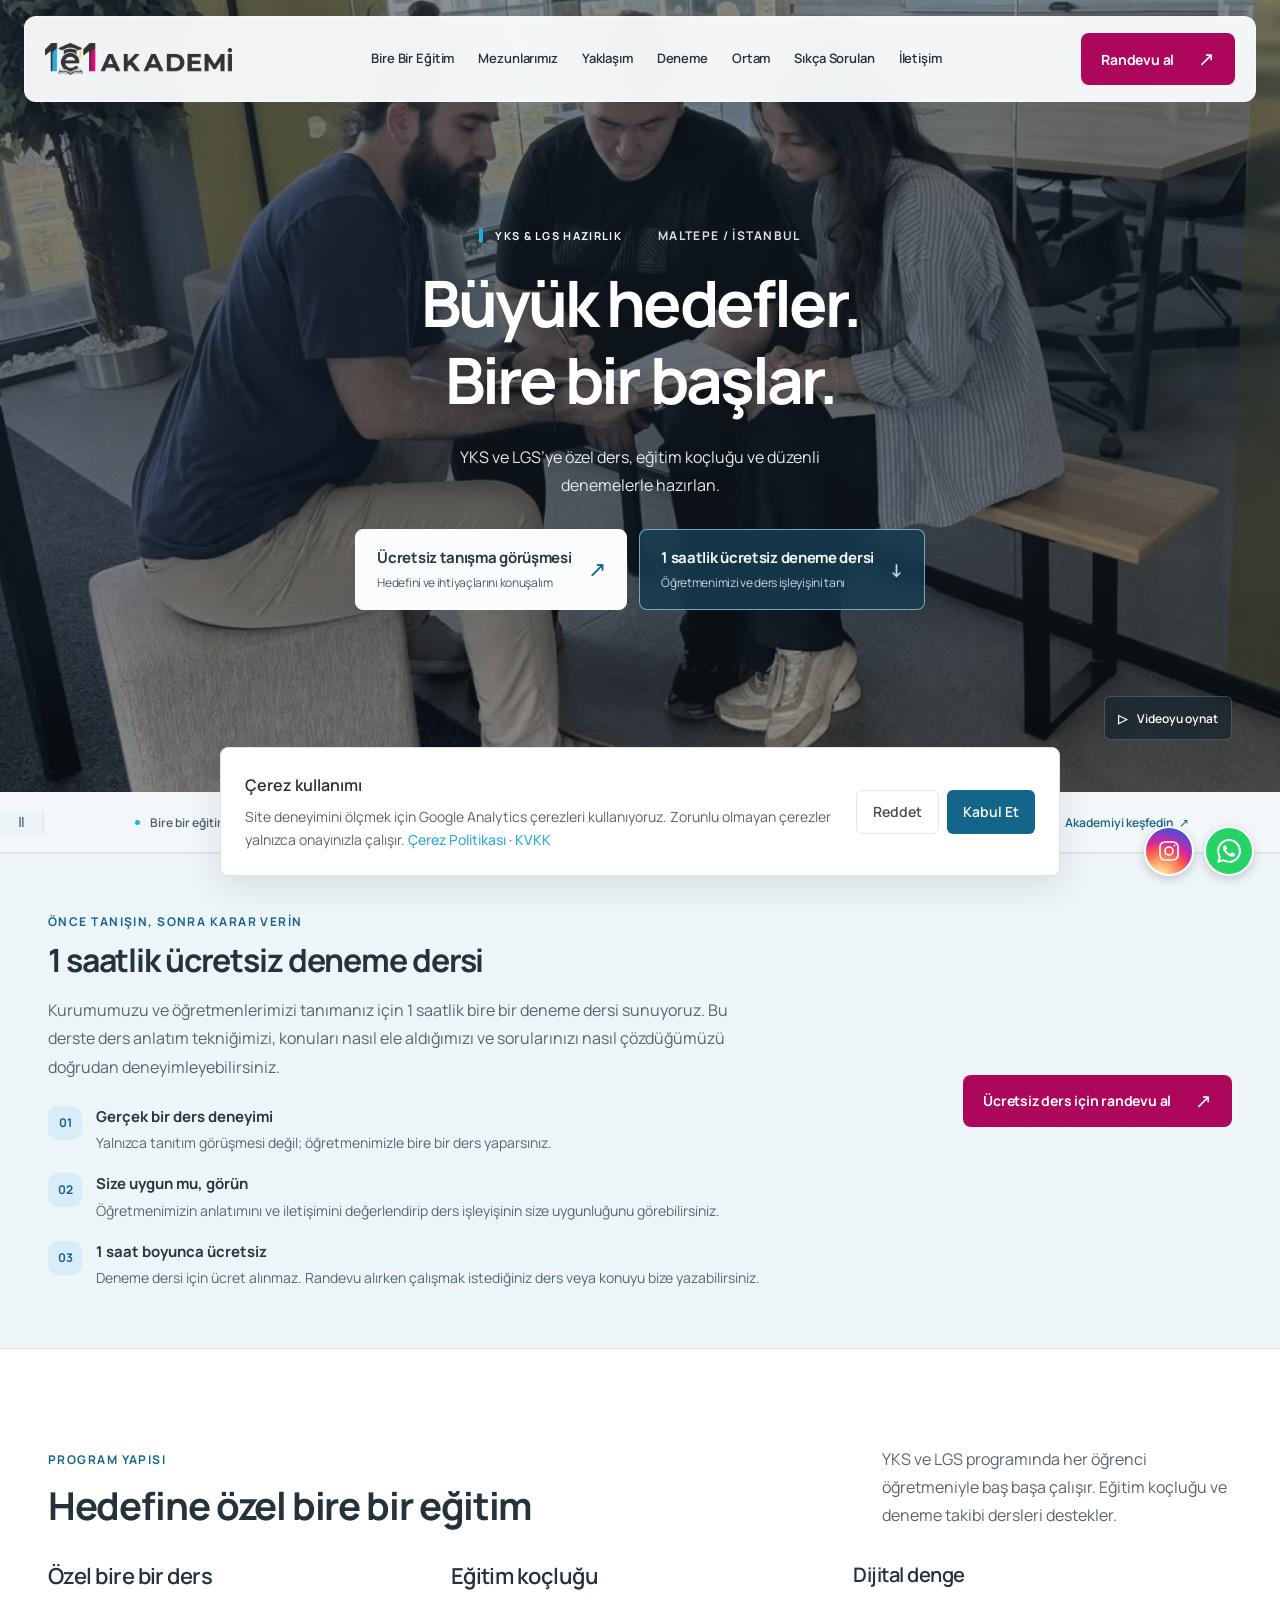
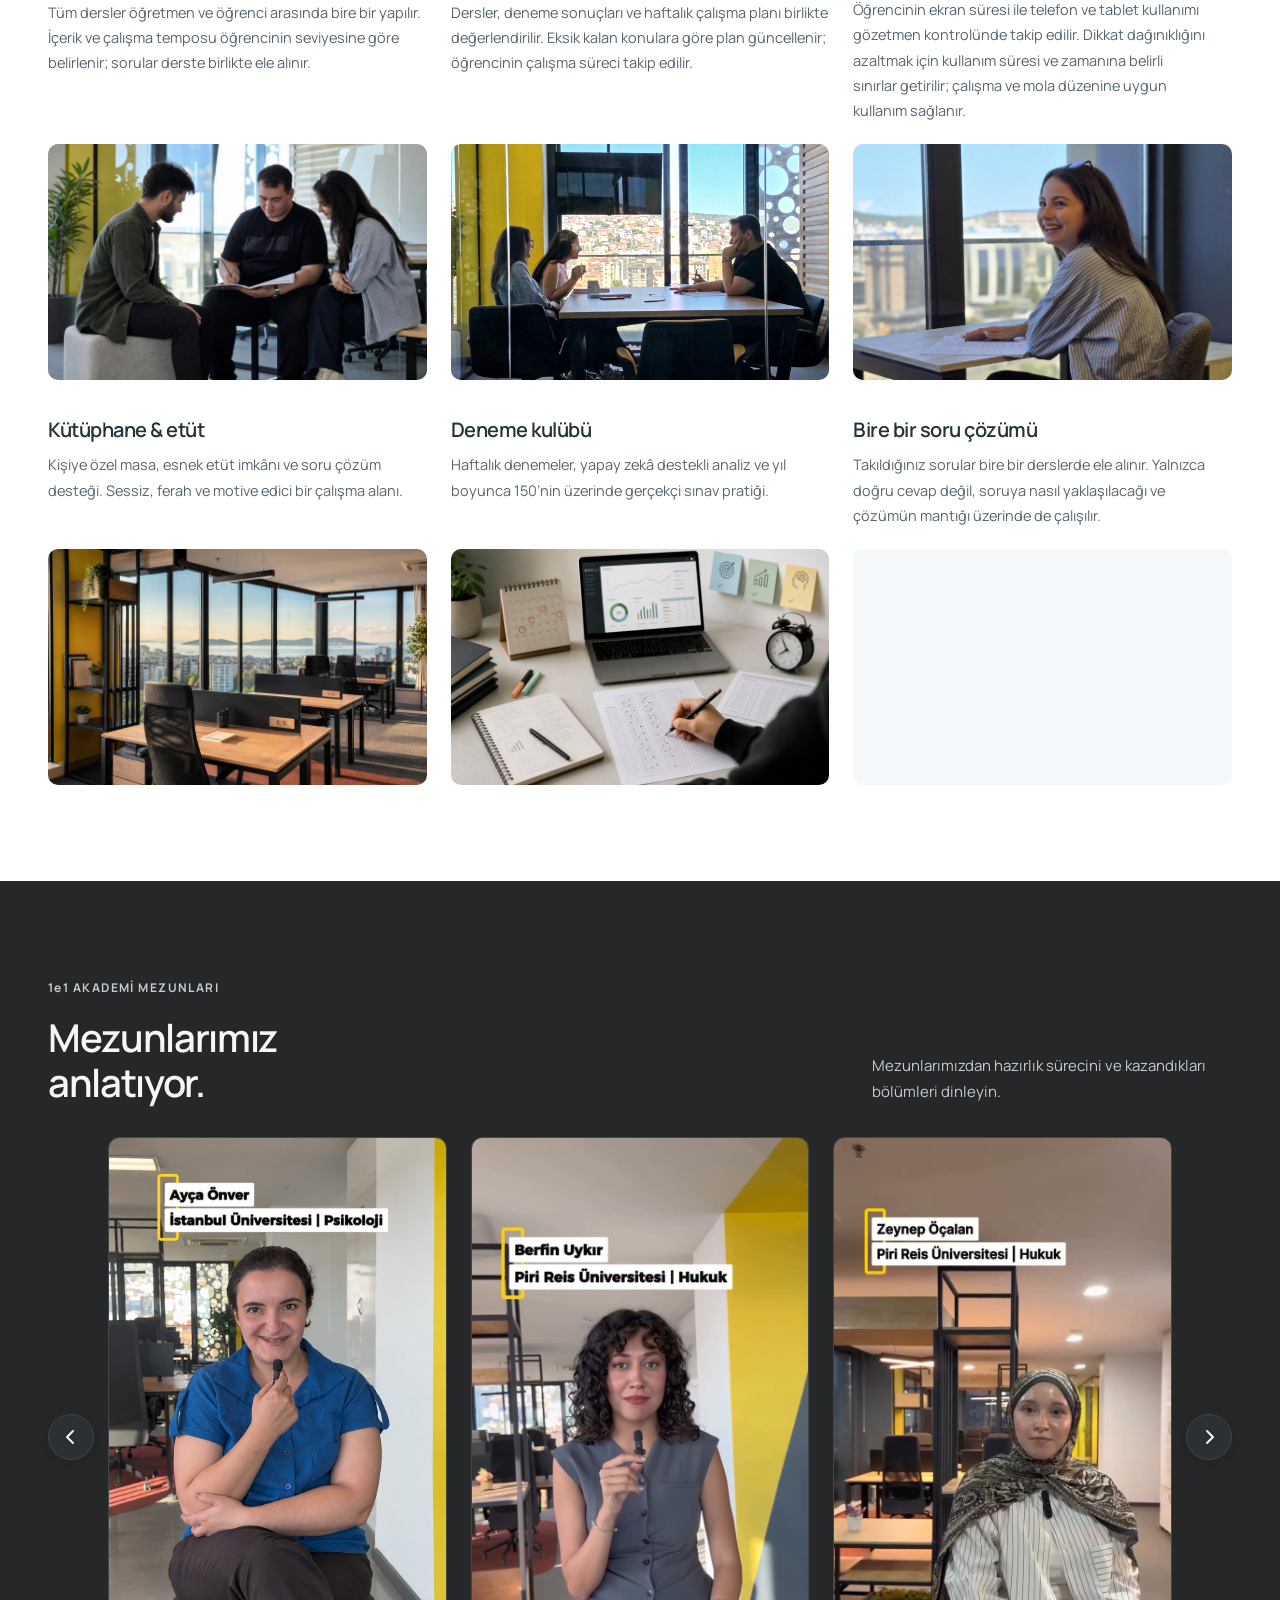
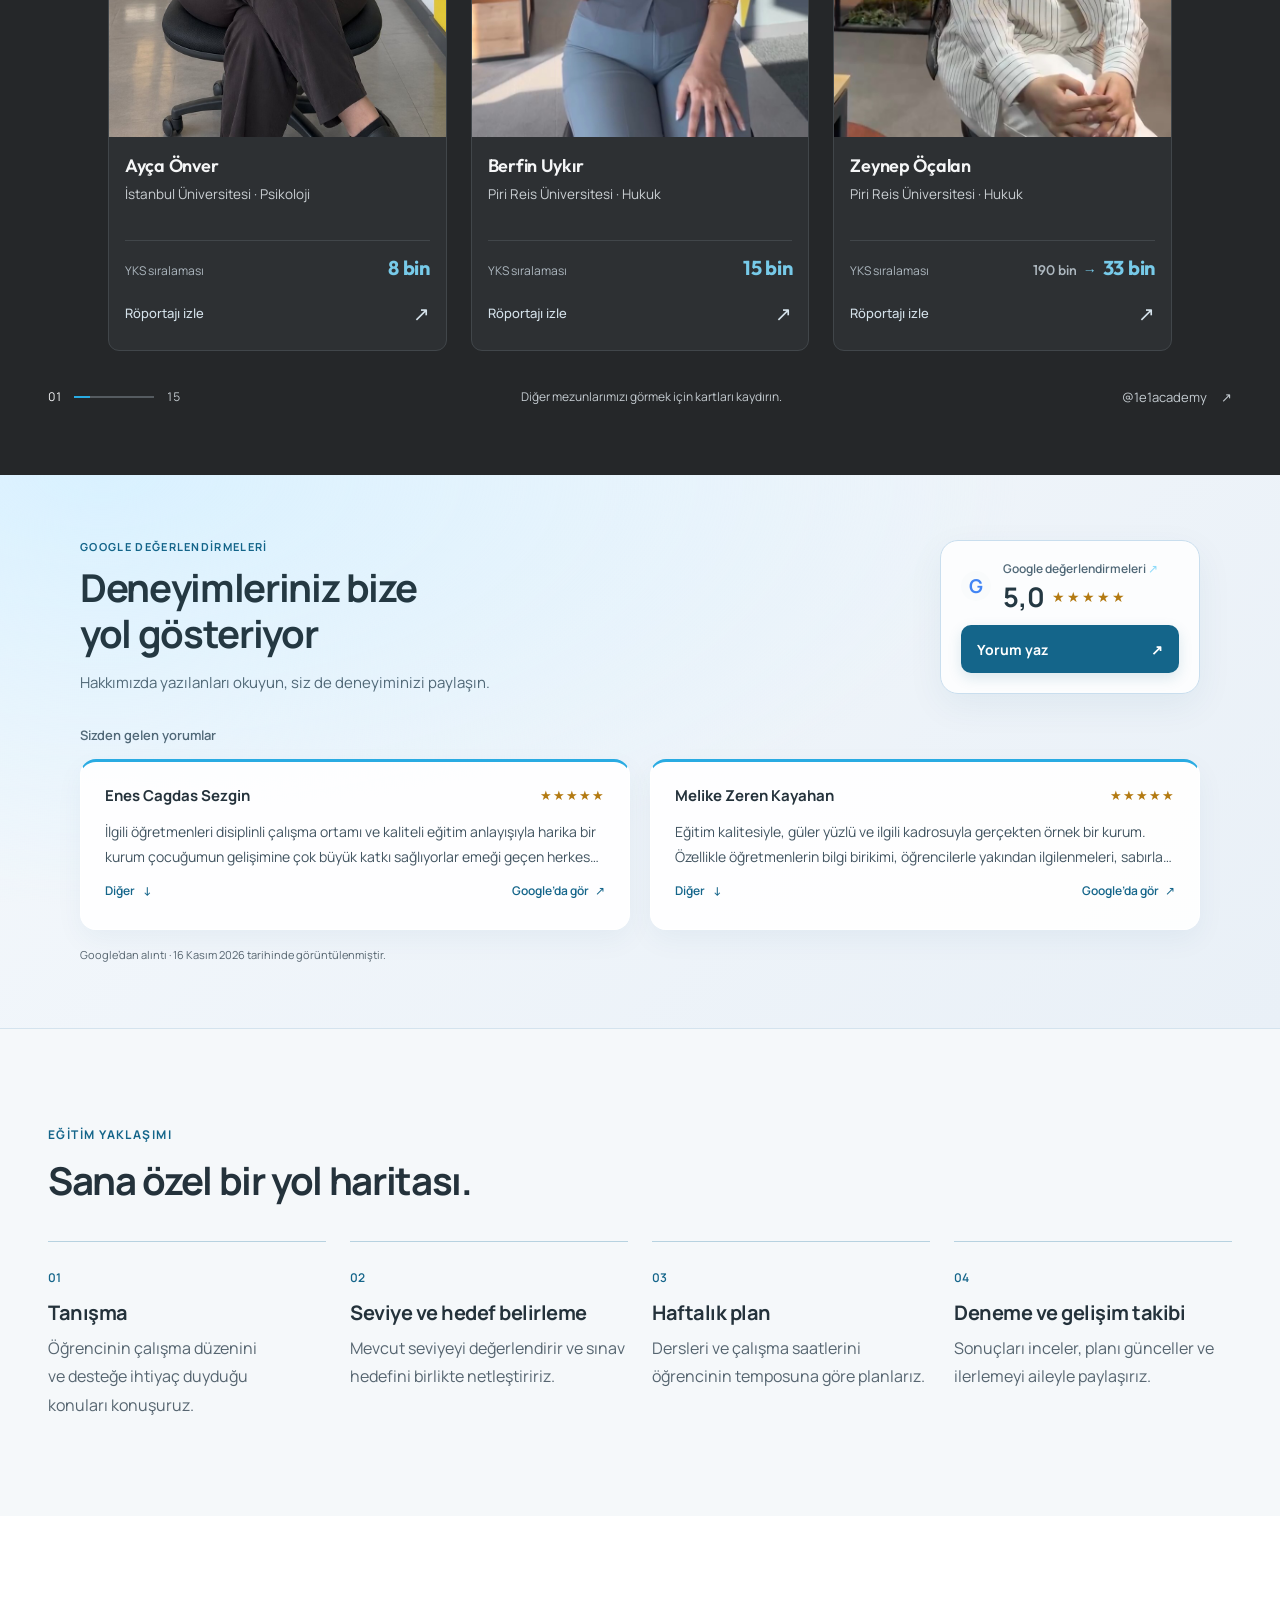
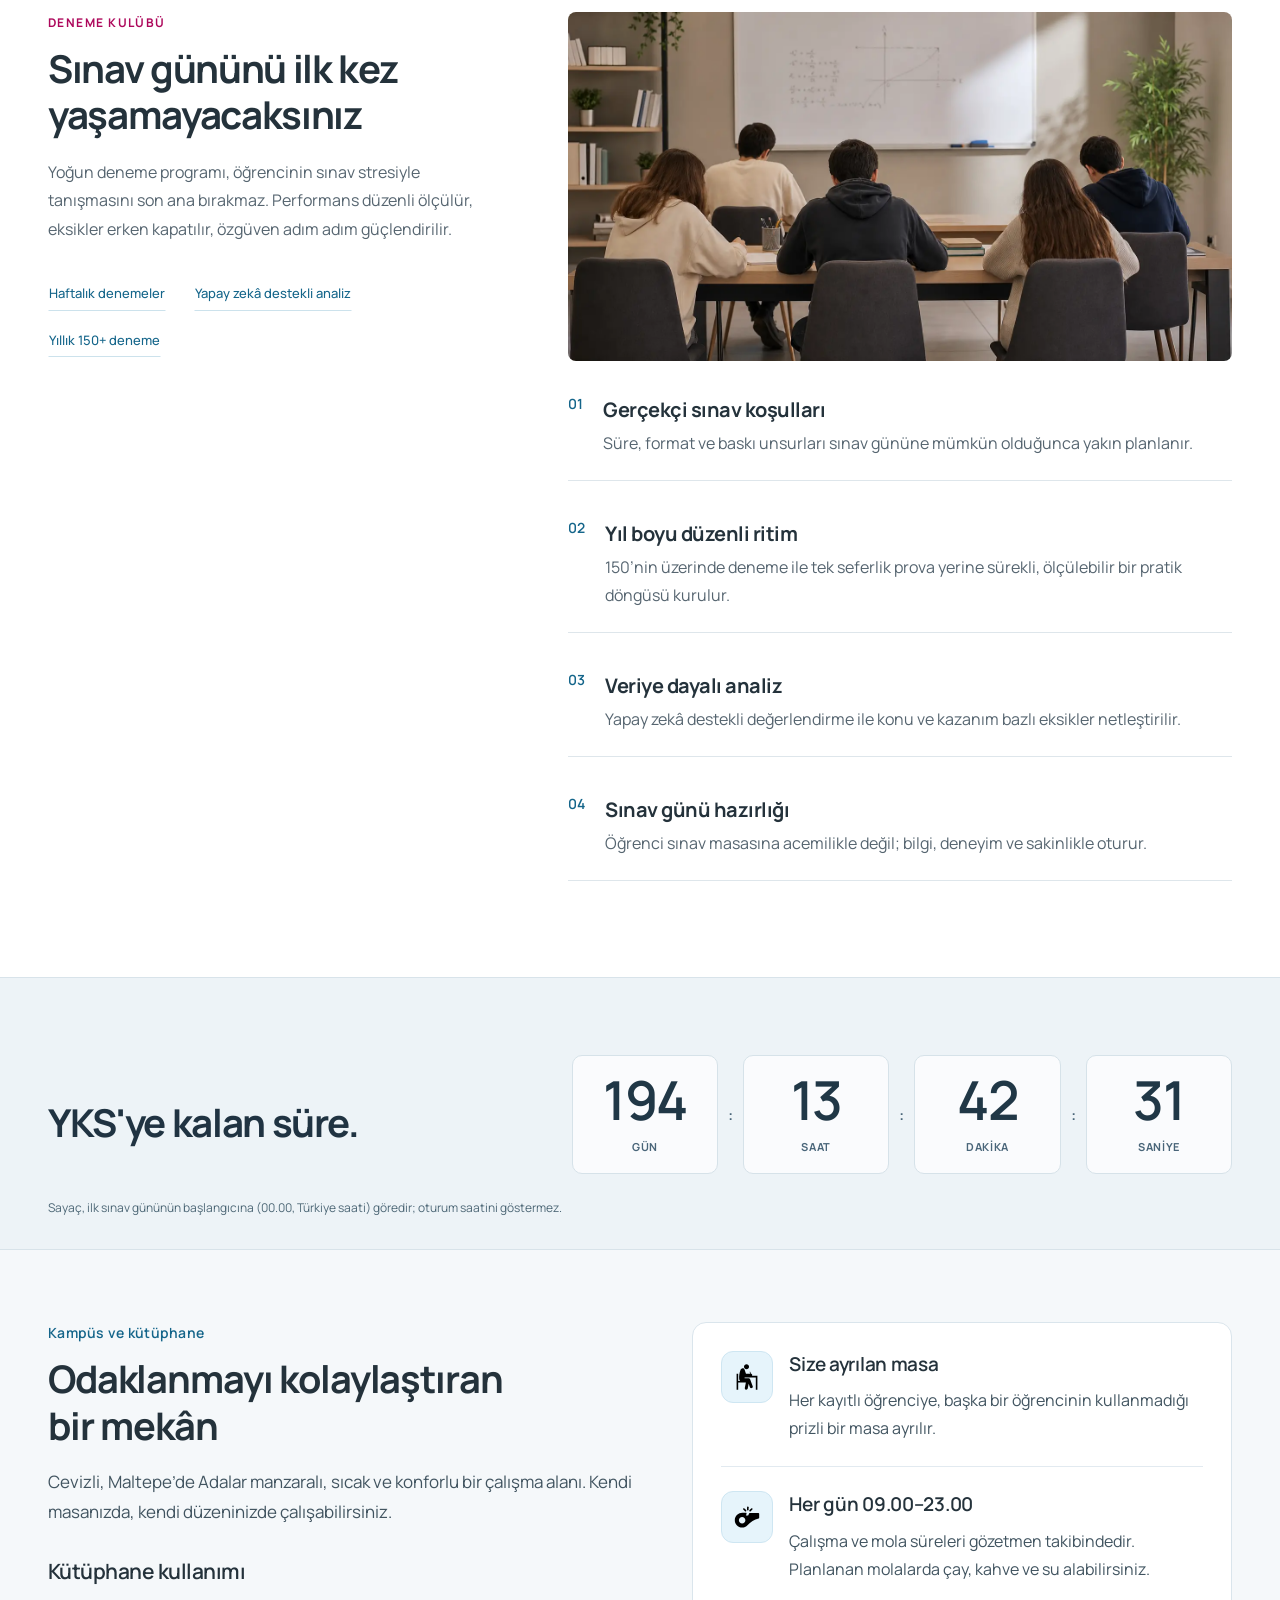
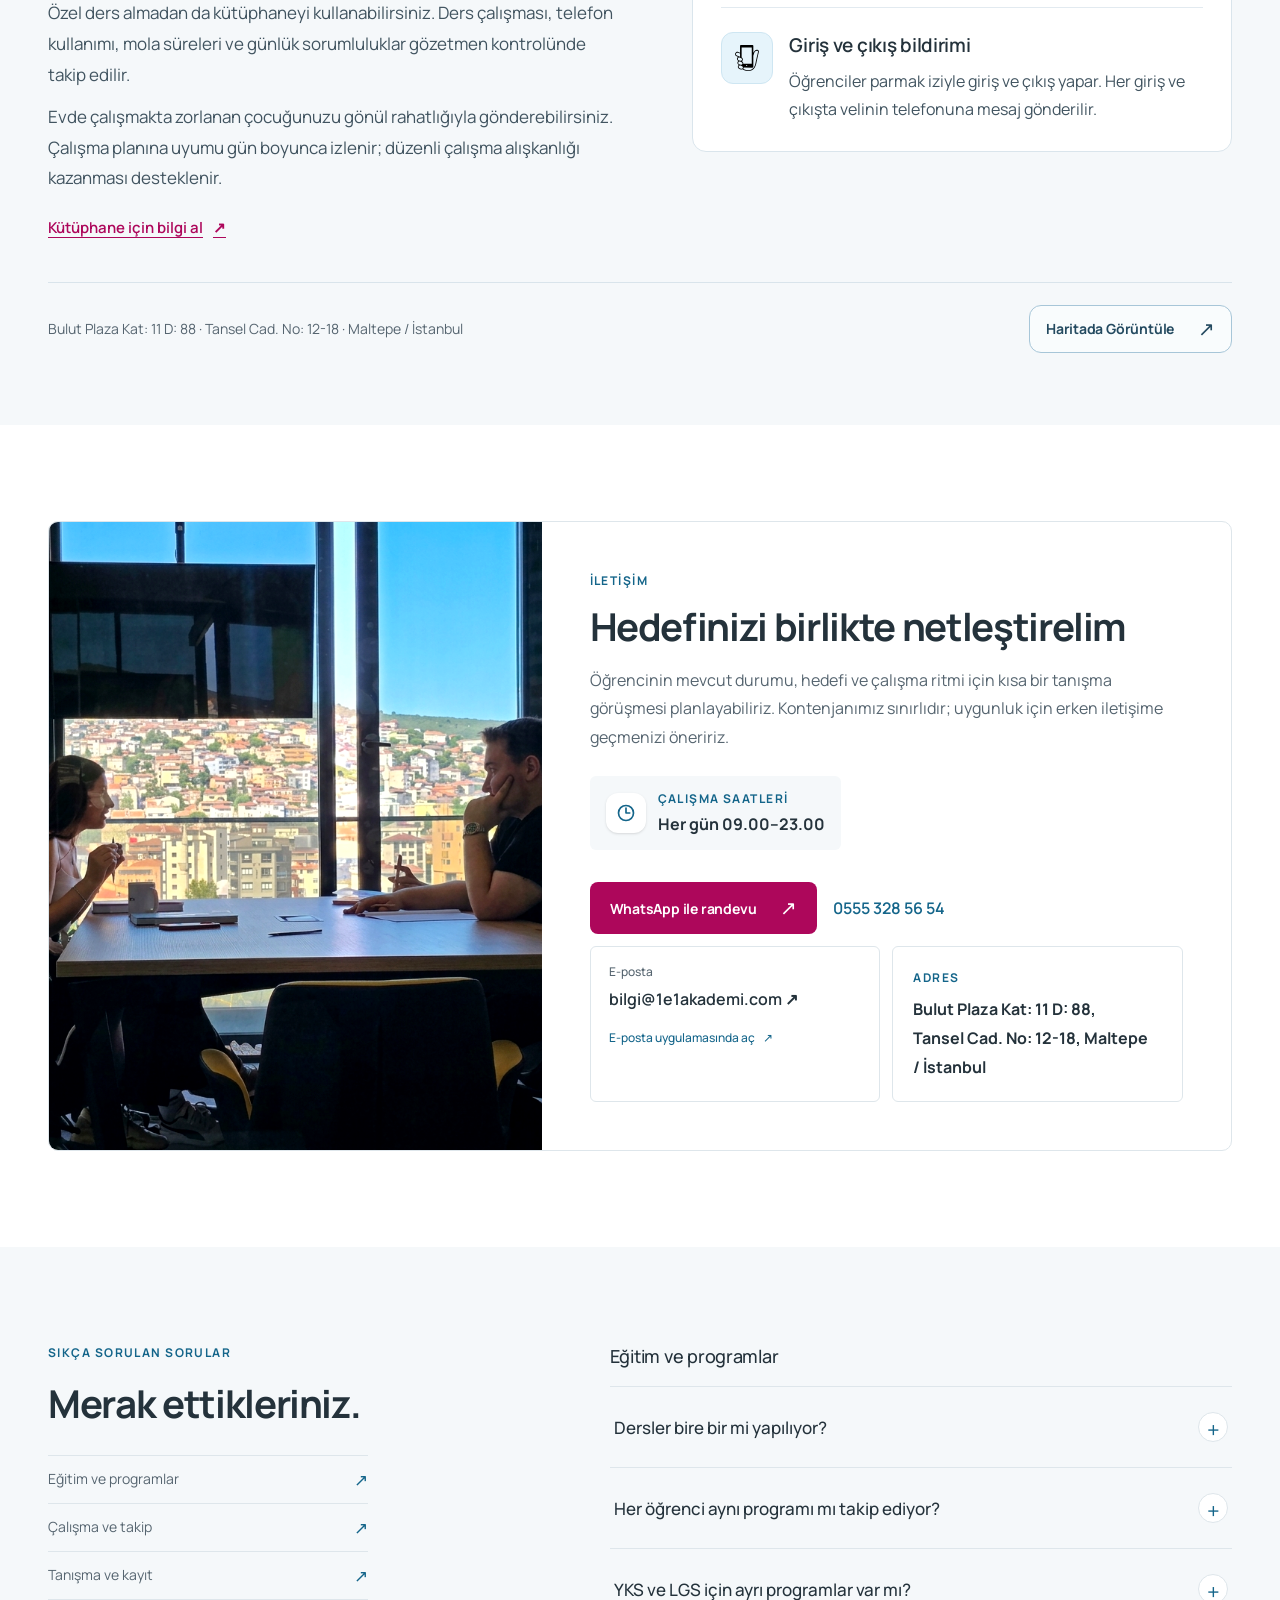
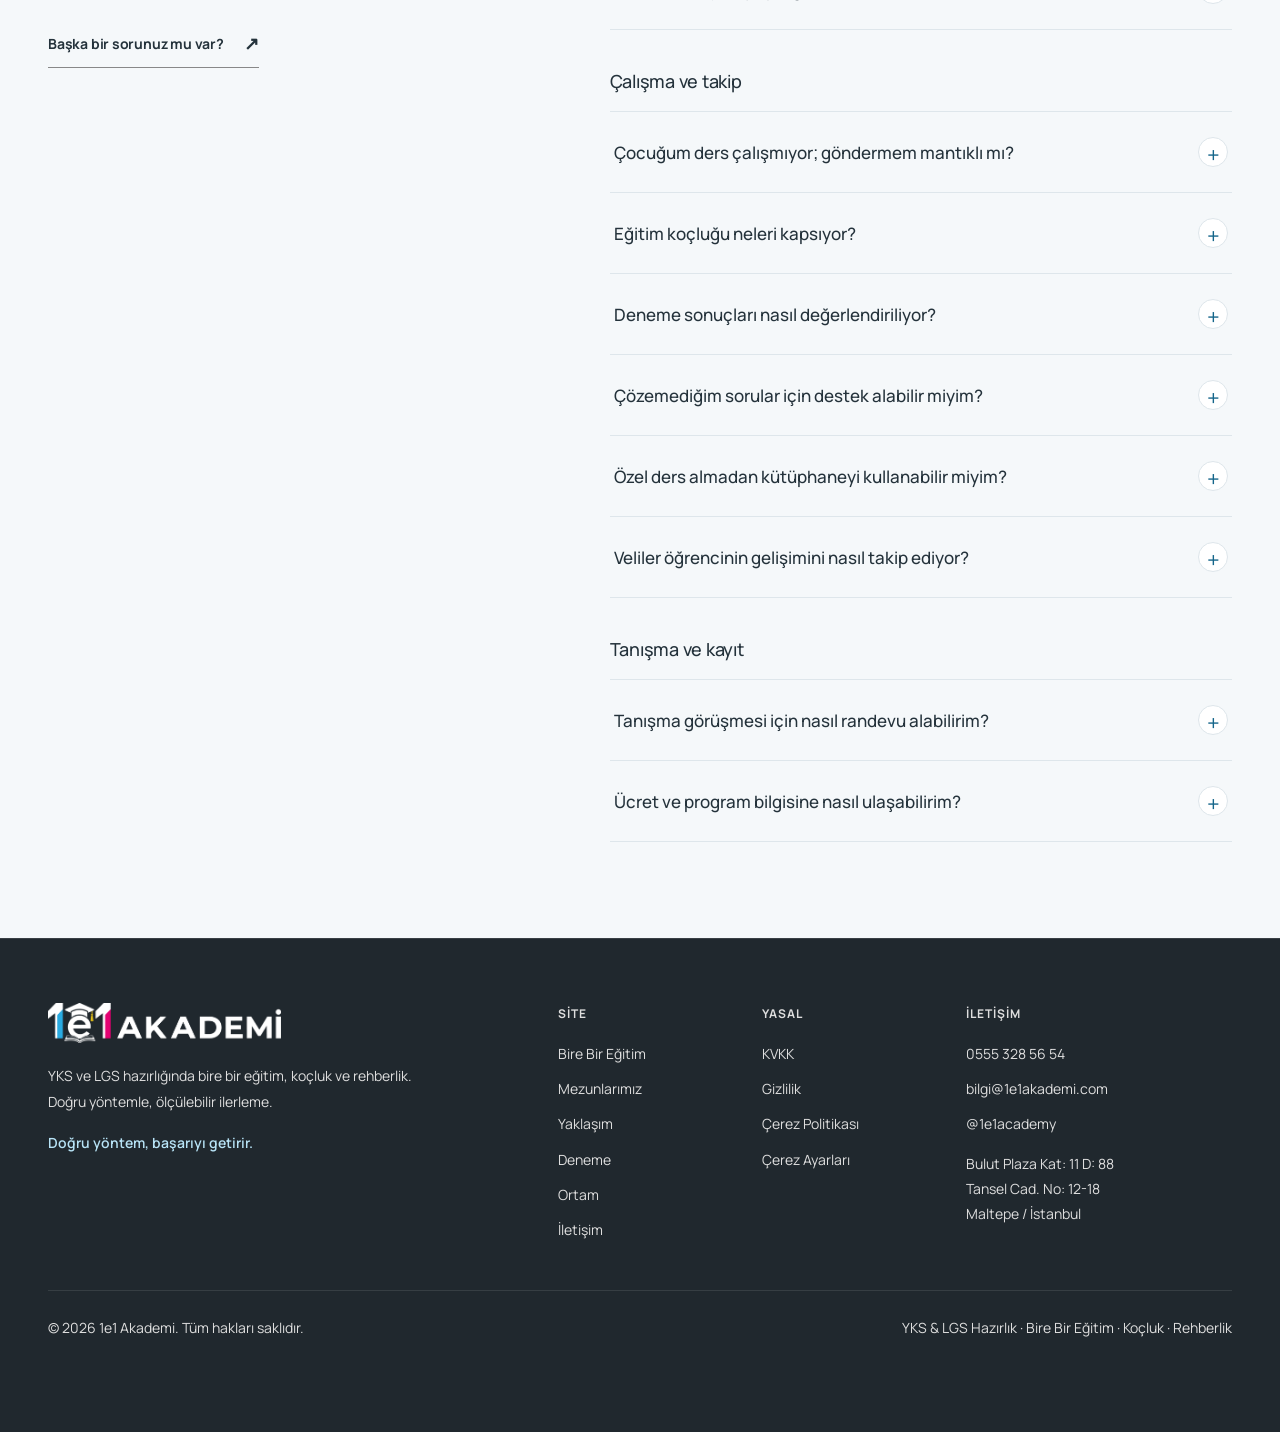
==== commit 17d0a7c2: "." ====
--- a/index.html
+++ b/index.html
@@ -148,21 +148,11 @@
      <h1><span class="hero-title-line"><span>Büyük hedefler.</span></span>
        <span class="hero-title-line"><span>Bire bir başlar.</span></span></h1>
      <p class="hero-description">YKS ve LGS’ye özel ders, eğitim koçluğu ve düzenli denemelerle hazırlan.</p>
-     <div class="hero-actions"><a class="button-primary" href="#iletisim">Ücretsiz tanışma görüşmesi <span aria-hidden="true">↗</span></a>
-     <a class="hero-trial-link" href="#ucretsiz-deneme-dersi"><span>Ücretsiz 1 saatlik deneme dersi</span><span aria-hidden="true">↓</span></a>
-     </div>
-     <div class="hero-reviews" aria-label="Google değerlendirmeleri">
-      <a class="hero-review-rating" href="https://www.google.com/maps/search/?api=1&amp;query=1e1%20Akademi%20Maltepe&amp;query_place_id=ChIJ_7tJckXPl6QRI5d4R8F5tQQ" target="_blank" rel="noopener noreferrer">
-       <span class="hero-google-mark" aria-hidden="true">G</span>
-       <span class="hero-review-copy"><span class="hero-review-name">Google değerlendirmeleri <span aria-hidden="true">↗</span></span><span class="hero-review-score"><strong>5,0</strong> <span class="hero-stars" aria-label="5 yıldız">★★★★★</span></span></span>
-      </a>
-      <a class="hero-review-write" href="https://search.google.com/local/writereview?placeid=ChIJ_7tJckXPl6QRI5d4R8F5tQQ" target="_blank" rel="noopener noreferrer">Yorum yaz <span aria-hidden="true">↗</span></a>
-     </div>
-     <div id="latest-reviews" class="hero-latest-reviews" role="region" aria-labelledby="google-reviews-title" data-newest-verified="false">
-      <h2 id="google-reviews-title">Google yorumları</h2>
-      <div class="google-review-grid"><article class="google-review-card"><div class="google-review-card-heading"><h3 class="google-review-author">Enes Cagdas Sezgin</h3><span class="google-review-stars" role="img" aria-label="5 yıldız">★★★★★</span></div><blockquote><details class="review-expand"><summary><span class="review-excerpt">İlgili öğretmenleri disiplinli çalışma ortamı ve kaliteli eğitim anlayışıyla harika bir kurum çocuğumun gelişimine çok büyük katkı sağlıyorlar emeği geçen herkese teşekkürler…</span><span class="review-more">Diğer <span aria-hidden="true">↓</span></span><span class="review-less">Daha az <span aria-hidden="true">↑</span></span></summary><p class="review-full">İlgili öğretmenleri disiplinli çalışma ortamı ve kaliteli eğitim anlayışıyla harika bir kurum çocuğumun gelişimine çok büyük katkı sağlıyorlar emeği geçen herkese teşekkürler…</p></details></blockquote><a href="https://www.google.com/maps/contrib/110858483183521875772/place/ChIJ_7tJckXPl6QRI5d4R8F5tQQ/@41.0052779,29.0852365,24949m/data=!3m1!1e3!4m6!1m5!8m4!1e1!2s110858483183521875772!3m1!1e1?hl=tr&amp;entry=ttu&amp;g_ep=EgoyMDI2MTExMC4wIKXMDSoASAFQAw%3D%3D" target="_blank" rel="noopener noreferrer" aria-label="Enes Cagdas Sezgin adlı kullanıcının yorumunu Google’da gör; yeni sekmede açılır.">Google’da gör <span aria-hidden="true">↗</span></a></article><article class="google-review-card"><div class="google-review-card-heading"><h3 class="google-review-author">Melike Zeren Kayahan</h3><span class="google-review-stars" role="img" aria-label="5 yıldız">★★★★★</span></div><blockquote><details class="review-expand"><summary><span class="review-excerpt">Eğitim kalitesiyle, güler yüzlü ve ilgili kadrosuyla gerçekten örnek bir kurum. Özellikle öğretmenlerin bilgi birikimi, öğrencilerle yakından ilgilenmeleri, sabırları ve emekleri takdire şayan. Her öğrencinin gelişimine önem veren, motive …</span><span class="review-more">Diğer <span aria-hidden="true">↓</span></span><span class="review-less">Daha az <span aria-hidden="true">↑</span></span></summary><p class="review-full">Eğitim kalitesiyle, güler yüzlü ve ilgili kadrosuyla gerçekten örnek bir kurum. Özellikle öğretmenlerin bilgi birikimi, öğrencilerle yakından ilgilenmeleri, sabırları ve emekleri takdire şayan. Her öğrencinin gelişimine önem veren, motive eden ve destekleyen harika bir öğretmen kadrosuna sahipler. Böyle değerli ve işini severek yapan hocalarla eğitim almak büyük bir şans. Gönül rahatlığıyla herkese tavsiye ediyorum. Tüm hocalarıma emekleri için teşekkür ederim! 🌸👏</p></details></blockquote><a href="https://www.google.com/maps/contrib/101733431469208224230/place/ChIJ_7tJckXPl6QRI5d4R8F5tQQ/@40.9740557,29.0831988,24961m/data=!3m1!1e3!4m6!1m5!8m4!1e1!2s101733431469208224230!3m1!1e1?hl=tr&amp;entry=ttu&amp;g_ep=EgoyMDI2MTExMC4wIKXMDSoASAFQAw%3D%3D" target="_blank" rel="noopener noreferrer" aria-label="Melike Zeren Kayahan adlı kullanıcının yorumunu Google’da gör; yeni sekmede açılır.">Google’da gör <span aria-hidden="true">↗</span></a></article></div>
-      <p class="google-review-source-note">Google’dan alıntı · 16 Kasım 2026 tarihinde görüntülenmiştir.</p>
-     </div>
+     <div class="hero-actions"><a class="button-primary hero-appointment-link" href="#iletisim"><span class="hero-action-copy"><strong>Ücretsiz tanışma görüşmesi</strong><small>Hedefini ve ihtiyaçlarını konuşalım</small></span><span class="hero-action-arrow" aria-hidden="true">↗</span></a>
+     <a class="hero-trial-link" href="#ucretsiz-deneme-dersi"><span class="hero-action-copy"><strong>1 saatlik ücretsiz deneme dersi</strong><small>Öğretmenimizi ve ders işleyişini tanı</small></span><span class="hero-action-arrow" aria-hidden="true">↓</span></a>
+     </div>
+
+
     </div>
    </section>
    <div class="academy-strip" aria-label="Akademi hakkında kısa bilgiler">
@@ -181,12 +171,18 @@
    </div>
 
    
+
    <section id="ucretsiz-deneme-dersi" class="trial-offer" aria-labelledby="trial-title">
     <div class="trial-inner">
      <div class="trial-copy">
-      <p class="eyebrow">Bire bir özel ders</p>
+      <p class="eyebrow">Önce tanışın, sonra karar verin</p>
       <h2 id="trial-title">1 saatlik ücretsiz deneme dersi</h2>
-      <p>Öğretmeninle bire bir çalışarak dersin nasıl ilerlediğini deneyimle. Görüşmek istediğin ders veya konuyu randevu alırken bize yazabilirsin.</p>
+      <p>Kurumumuzu ve öğretmenlerimizi tanımanız için 1 saatlik bire bir deneme dersi sunuyoruz. Bu derste ders anlatım tekniğimizi, konuları nasıl ele aldığımızı ve sorularınızı nasıl çözdüğümüzü doğrudan deneyimleyebilirsiniz.</p>
+      <ul class="trial-details">
+       <li><span aria-hidden="true">01</span><div><strong>Gerçek bir ders deneyimi</strong><p>Yalnızca tanıtım görüşmesi değil; öğretmenimizle bire bir ders yaparsınız.</p></div></li>
+       <li><span aria-hidden="true">02</span><div><strong>Size uygun mu, görün</strong><p>Öğretmenimizin anlatımını ve iletişimini değerlendirip ders işleyişinin size uygunluğunu görebilirsiniz.</p></div></li>
+       <li><span aria-hidden="true">03</span><div><strong>1 saat boyunca ücretsiz</strong><p>Deneme dersi için ücret alınmaz. Randevu alırken çalışmak istediğiniz ders veya konuyu bize yazabilirsiniz.</p></div></li>
+      </ul>
      </div>
      <a class="button-primary" href="https://wa.me/905553285654?text=Merhaba%2C%201%20saatlik%20%C3%BCcretsiz%20bire%20bir%20deneme%20dersi%20i%C3%A7in%20randevu%20almak%20istiyorum." target="_blank" rel="noopener noreferrer">Ücretsiz ders için randevu al <span aria-hidden="true">↗</span></a>
     </div>
@@ -249,131 +245,147 @@
    <section id="mezunlar" class="alumni-section" aria-labelledby="alumni-title">
     <div class="alumni-shell">
      <div class="alumni-heading"><div><p class="alumni-kicker">1e1 AKADEMİ MEZUNLARI</p><h2 id="alumni-title">Mezunlarımız<br/><span>anlatıyor.</span></h2></div><div class="alumni-intro"><p>Mezunlarımızdan hazırlık sürecini ve kazandıkları bölümleri dinleyin.</p></div></div>
-     <p class="alumni-sr-only" id="alumni-instructions">Kartları kaydırabilir veya ok tuşlarıyla gezebilirsiniz. Fareyi fotoğrafın üzerine getirerek sessiz önizlemeyi izleyebilirsiniz. Fotoğrafa bir kez dokunmak tam röportajı Instagram’da açar. Röportajı izle bağlantısı tam röportajı Instagram’da yeni sekmede açar.</p>
+     <p class="alumni-sr-only" id="alumni-instructions">Kartları kaydırabilir veya ok tuşlarıyla gezebilirsiniz. Fareyi videonun üzerine getirerek sessiz önizlemeyi izleyebilirsiniz. Sağ alttaki oynat/duraklat düğmesi yalnızca önizlemeyi kontrol eder. Fotoğrafın veya videonun ortasına dokunmak ve Röportajı izle bağlantısı, tam röportajı Instagram’da yeni sekmede açar.</p>
      <div class="alumni-gallery"><div class="alumni-controls" role="group" aria-label="Mezun kartlarında gezin"><button id="alumni-prev" class="alumni-nav-button" type="button" aria-label="Önceki mezun" aria-controls="alumni-track"><svg width="24" height="24" viewBox="0 0 24 24" fill="none" stroke="currentColor" stroke-width="2" aria-hidden="true"><path d="m14 6-6 6 6 6" stroke-linecap="round" stroke-linejoin="round"/></svg></button><button id="alumni-next" class="alumni-nav-button" type="button" aria-label="Sonraki mezun" aria-controls="alumni-track"><svg width="24" height="24" viewBox="0 0 24 24" fill="none" stroke="currentColor" stroke-width="2" aria-hidden="true"><path d="m10 6 6 6-6 6" stroke-linecap="round" stroke-linejoin="round"/></svg></button></div><div id="alumni-track" class="alumni-track" tabindex="0" role="region" aria-roledescription="karusel" aria-label="Mezun röportajları" aria-describedby="alumni-instructions">
       <article class="alumni-card" data-alumni-id="ayca-onver-psikoloji" role="group" aria-roledescription="slayt" aria-label="1 / 15">
-             <a class="alumni-media alumni-preview-toggle" href="https://www.instagram.com/p/DdeGNYzoiuP/" target="_blank" rel="noopener noreferrer" aria-label="Ayça Önver: röportajı Instagram’da izle; yeni sekmede açılır.">
+             <div class="alumni-media"><a class="alumni-preview-link" href="https://www.instagram.com/p/DdeGNYzoiuP/" target="_blank" rel="noopener noreferrer" aria-label="Ayça Önver: röportajı Instagram’da izle; yeni sekmede açılır.">
                      <img src="assets/media/alumni/ayca-onver-psikoloji-portrait.png" alt="Ayça Önver — mezun röportajı portresi" width="941" height="1672" loading="lazy" decoding="async"/>
-                     <video class="alumni-preview" data-src="assets/media/alumni/ayca-onver-psikoloji-preview.mp4" muted playsinline loop preload="none" poster="assets/media/alumni/ayca-onver-psikoloji-portrait.png" width="720" height="1280" tabindex="-1" aria-hidden="true"></video>
-                     <span class="alumni-play" aria-hidden="true" hidden><svg width="18" height="18" viewBox="0 0 24 24" fill="currentColor" aria-hidden="true"><path d="M8 5v14l11-7z"/></svg></span>
-                    </a>
+                     <video id="alumni-preview-ayca-onver-psikoloji" class="alumni-preview" data-src="assets/media/alumni/ayca-onver-psikoloji-preview.mp4" muted playsinline loop preload="none" poster="assets/media/alumni/ayca-onver-psikoloji-portrait.png" width="720" height="1280" tabindex="-1" aria-hidden="true"></video>
+                     
+                    </a><button class="alumni-play alumni-preview-control" type="button" aria-label="Ayça Önver: sessiz önizlemeyi oynat" aria-pressed="false" aria-controls="alumni-preview-ayca-onver-psikoloji" disabled hidden><svg width="18" height="18" viewBox="0 0 24 24" fill="currentColor" aria-hidden="true"><path d="M8 5v14l11-7z"/></svg></button></div>
              <div class="alumni-copy"><h3>Ayça Önver</h3><p class="alumni-placement"><span class="alumni-university">İstanbul Üniversitesi</span><span class="alumni-separator" aria-hidden="true"> · </span><span class="alumni-degree">Psikoloji</span></p><div class="alumni-rank-badge"><span class="alumni-rank-title">YKS sıralaması</span><span class="alumni-rank-values"><strong>8 bin</strong></span></div><a class="alumni-instagram" href="https://www.instagram.com/p/DdeGNYzoiuP/" target="_blank" rel="noopener noreferrer" aria-label="Ayça Önver: tam röportajı Instagram’da izle; yeni sekmede açılır.">Röportajı izle <span aria-hidden="true">↗</span></a></div>
             </article>
       <article class="alumni-card" data-alumni-id="berfin-uykir-hukuk" role="group" aria-roledescription="slayt" aria-label="2 / 15">
-             <a class="alumni-media alumni-preview-toggle" href="https://www.instagram.com/p/Dcjaz6Rx7pV/" target="_blank" rel="noopener noreferrer" aria-label="Berfin Uykır: röportajı Instagram’da izle; yeni sekmede açılır.">
+             <div class="alumni-media"><a class="alumni-preview-link" href="https://www.instagram.com/p/Dcjaz6Rx7pV/" target="_blank" rel="noopener noreferrer" aria-label="Berfin Uykır: röportajı Instagram’da izle; yeni sekmede açılır.">
                      <img src="assets/media/alumni/berfin-uykir-hukuk-portrait.jpg" alt="Berfin Uykır — mezun röportajı portresi" width="720" height="1280" loading="lazy" decoding="async"/>
-                     <video class="alumni-preview" data-src="assets/media/alumni/berfin-uykir-hukuk-preview.mp4" muted playsinline loop preload="none" poster="assets/media/alumni/berfin-uykir-hukuk-portrait.jpg" width="720" height="1280" tabindex="-1" aria-hidden="true"></video>
-                     <span class="alumni-play" aria-hidden="true" hidden><svg width="18" height="18" viewBox="0 0 24 24" fill="currentColor" aria-hidden="true"><path d="M8 5v14l11-7z"/></svg></span>
-                    </a>
+                     <video id="alumni-preview-berfin-uykir-hukuk" class="alumni-preview" data-src="assets/media/alumni/berfin-uykir-hukuk-preview.mp4" muted playsinline loop preload="none" poster="assets/media/alumni/berfin-uykir-hukuk-portrait.jpg" width="720" height="1280" tabindex="-1" aria-hidden="true"></video>
+                     
+                    </a><button class="alumni-play alumni-preview-control" type="button" aria-label="Berfin Uykır: sessiz önizlemeyi oynat" aria-pressed="false" aria-controls="alumni-preview-berfin-uykir-hukuk" disabled hidden><svg width="18" height="18" viewBox="0 0 24 24" fill="currentColor" aria-hidden="true"><path d="M8 5v14l11-7z"/></svg></button></div>
              <div class="alumni-copy"><h3>Berfin Uykır</h3><p class="alumni-placement"><span class="alumni-university">Piri Reis Üniversitesi</span><span class="alumni-separator" aria-hidden="true"> · </span><span class="alumni-degree">Hukuk</span></p><div class="alumni-rank-badge"><span class="alumni-rank-title">YKS sıralaması</span><span class="alumni-rank-values"><strong>15 bin</strong></span></div><a class="alumni-instagram" href="https://www.instagram.com/p/Dcjaz6Rx7pV/" target="_blank" rel="noopener noreferrer" aria-label="Berfin Uykır: tam röportajı Instagram’da izle; yeni sekmede açılır.">Röportajı izle <span aria-hidden="true">↗</span></a></div>
             </article>
       <article class="alumni-card" data-alumni-id="zeynep-ocalan-hukuk" role="group" aria-roledescription="slayt" aria-label="3 / 15">
-             <a class="alumni-media alumni-preview-toggle" href="https://www.instagram.com/p/Dc0oy7EojS1/" target="_blank" rel="noopener noreferrer" aria-label="Zeynep Öçalan: röportajı Instagram’da izle; yeni sekmede açılır.">
+             <div class="alumni-media"><a class="alumni-preview-link" href="https://www.instagram.com/p/Dc0oy7EojS1/" target="_blank" rel="noopener noreferrer" aria-label="Zeynep Öçalan: röportajı Instagram’da izle; yeni sekmede açılır.">
                      <img src="assets/media/alumni/zeynep-ocalan-hukuk-portrait.jpg" alt="Zeynep Öçalan — mezun röportajı portresi" width="720" height="1280" loading="lazy" decoding="async"/>
-                     <video class="alumni-preview" data-src="assets/media/alumni/zeynep-ocalan-hukuk-preview.mp4" muted playsinline loop preload="none" poster="assets/media/alumni/zeynep-ocalan-hukuk-portrait.jpg" width="720" height="1280" tabindex="-1" aria-hidden="true"></video>
-                     <span class="alumni-play" aria-hidden="true" hidden><svg width="18" height="18" viewBox="0 0 24 24" fill="currentColor" aria-hidden="true"><path d="M8 5v14l11-7z"/></svg></span>
-                    </a>
+                     <video id="alumni-preview-zeynep-ocalan-hukuk" class="alumni-preview" data-src="assets/media/alumni/zeynep-ocalan-hukuk-preview.mp4" muted playsinline loop preload="none" poster="assets/media/alumni/zeynep-ocalan-hukuk-portrait.jpg" width="720" height="1280" tabindex="-1" aria-hidden="true"></video>
+                     
+                    </a><button class="alumni-play alumni-preview-control" type="button" aria-label="Zeynep Öçalan: sessiz önizlemeyi oynat" aria-pressed="false" aria-controls="alumni-preview-zeynep-ocalan-hukuk" disabled hidden><svg width="18" height="18" viewBox="0 0 24 24" fill="currentColor" aria-hidden="true"><path d="M8 5v14l11-7z"/></svg></button></div>
              <div class="alumni-copy"><h3>Zeynep Öçalan</h3><p class="alumni-placement"><span class="alumni-university">Piri Reis Üniversitesi</span><span class="alumni-separator" aria-hidden="true"> · </span><span class="alumni-degree">Hukuk</span></p><div class="alumni-rank-badge"><span class="alumni-rank-title">YKS sıralaması</span><span class="alumni-rank-values"><span class="alumni-rank-previous">190 bin</span><span class="alumni-rank-arrow" aria-hidden="true">→</span><strong>33 bin</strong></span></div><a class="alumni-instagram" href="https://www.instagram.com/p/Dc0oy7EojS1/" target="_blank" rel="noopener noreferrer" aria-label="Zeynep Öçalan: tam röportajı Instagram’da izle; yeni sekmede açılır.">Röportajı izle <span aria-hidden="true">↗</span></a></div>
             </article>
       <article class="alumni-card" data-alumni-id="osman-efe-kizilaslanoglu-ticaret-lojistik" role="group" aria-roledescription="slayt" aria-label="4 / 15">
-             <a class="alumni-media alumni-preview-toggle" href="https://www.instagram.com/p/DdI_HfsRnnW/" target="_blank" rel="noopener noreferrer" aria-label="Osman Efe Kızılaslanoğlu: röportajı Instagram’da izle; yeni sekmede açılır.">
+             <div class="alumni-media"><a class="alumni-preview-link" href="https://www.instagram.com/p/DdI_HfsRnnW/" target="_blank" rel="noopener noreferrer" aria-label="Osman Efe Kızılaslanoğlu: röportajı Instagram’da izle; yeni sekmede açılır.">
                      <img src="assets/media/alumni/osman-efe-kizilaslanoglu-ticaret-lojistik-portrait.png" alt="Osman Efe Kızılaslanoğlu — mezun röportajı portresi" width="720" height="1280" loading="lazy" decoding="async"/>
-                     <video class="alumni-preview" data-src="assets/media/alumni/osman-efe-kizilaslanoglu-ticaret-lojistik-preview.mp4" muted playsinline loop preload="none" poster="assets/media/alumni/osman-efe-kizilaslanoglu-ticaret-lojistik-portrait.png" width="720" height="1280" tabindex="-1" aria-hidden="true"></video>
-                     <span class="alumni-play" aria-hidden="true" hidden><svg width="18" height="18" viewBox="0 0 24 24" fill="currentColor" aria-hidden="true"><path d="M8 5v14l11-7z"/></svg></span>
-                    </a>
+                     <video id="alumni-preview-osman-efe-kizilaslanoglu-ticaret-lojistik" class="alumni-preview" data-src="assets/media/alumni/osman-efe-kizilaslanoglu-ticaret-lojistik-preview.mp4" muted playsinline loop preload="none" poster="assets/media/alumni/osman-efe-kizilaslanoglu-ticaret-lojistik-portrait.png" width="720" height="1280" tabindex="-1" aria-hidden="true"></video>
+                     
+                    </a><button class="alumni-play alumni-preview-control" type="button" aria-label="Osman Efe Kızılaslanoğlu: sessiz önizlemeyi oynat" aria-pressed="false" aria-controls="alumni-preview-osman-efe-kizilaslanoglu-ticaret-lojistik" disabled hidden><svg width="18" height="18" viewBox="0 0 24 24" fill="currentColor" aria-hidden="true"><path d="M8 5v14l11-7z"/></svg></button></div>
              <div class="alumni-copy"><h3>Osman Efe Kızılaslanoğlu</h3><p class="alumni-placement"><span class="alumni-university">Akdeniz Üniversitesi</span><span class="alumni-separator" aria-hidden="true"> · </span><span class="alumni-degree">Uluslararası Ticaret ve Lojistik</span></p><div class="alumni-rank-badge"><span class="alumni-rank-title">YKS sıralaması</span><span class="alumni-rank-values"><span class="alumni-rank-previous">493 bin</span><span class="alumni-rank-arrow" aria-hidden="true">→</span><strong>60 bin</strong></span></div><a class="alumni-instagram" href="https://www.instagram.com/p/DdI_HfsRnnW/" target="_blank" rel="noopener noreferrer" aria-label="Osman Efe Kızılaslanoğlu: tam röportajı Instagram’da izle; yeni sekmede açılır.">Röportajı izle <span aria-hidden="true">↗</span></a></div>
             </article>
       <article class="alumni-card" data-alumni-id="duygu-celik-yonetim" role="group" aria-roledescription="slayt" aria-label="5 / 15">
-             <a class="alumni-media alumni-preview-toggle" href="https://www.instagram.com/p/DakzxY-Iu_j/" target="_blank" rel="noopener noreferrer" aria-label="Duygu Çelik: röportajı Instagram’da izle; yeni sekmede açılır.">
+             <div class="alumni-media"><a class="alumni-preview-link" href="https://www.instagram.com/p/DakzxY-Iu_j/" target="_blank" rel="noopener noreferrer" aria-label="Duygu Çelik: röportajı Instagram’da izle; yeni sekmede açılır.">
                      <img src="assets/media/alumni/duygu-celik-yonetim-portrait.png" alt="Duygu Çelik — mezun röportajı portresi" width="720" height="1280" loading="lazy" decoding="async"/>
-                     <video class="alumni-preview" data-src="assets/media/alumni/duygu-celik-yonetim-preview.mp4" muted playsinline loop preload="none" poster="assets/media/alumni/duygu-celik-yonetim-portrait.png" width="720" height="1280" tabindex="-1" aria-hidden="true"></video>
-                     <span class="alumni-play" aria-hidden="true" hidden><svg width="18" height="18" viewBox="0 0 24 24" fill="currentColor" aria-hidden="true"><path d="M8 5v14l11-7z"/></svg></span>
-                    </a>
+                     <video id="alumni-preview-duygu-celik-yonetim" class="alumni-preview" data-src="assets/media/alumni/duygu-celik-yonetim-preview.mp4" muted playsinline loop preload="none" poster="assets/media/alumni/duygu-celik-yonetim-portrait.png" width="720" height="1280" tabindex="-1" aria-hidden="true"></video>
+                     
+                    </a><button class="alumni-play alumni-preview-control" type="button" aria-label="Duygu Çelik: sessiz önizlemeyi oynat" aria-pressed="false" aria-controls="alumni-preview-duygu-celik-yonetim" disabled hidden><svg width="18" height="18" viewBox="0 0 24 24" fill="currentColor" aria-hidden="true"><path d="M8 5v14l11-7z"/></svg></button></div>
              <div class="alumni-copy"><h3>Duygu Çelik</h3><p class="alumni-placement"><span class="alumni-university">Sabancı Üniversitesi</span><span class="alumni-separator" aria-hidden="true"> · </span><span class="alumni-degree">Yönetim B.</span></p><div class="alumni-rank-badge"><span class="alumni-rank-title">YKS sıralaması</span><span class="alumni-rank-values"><strong>278</strong></span></div><a class="alumni-instagram" href="https://www.instagram.com/p/DakzxY-Iu_j/" target="_blank" rel="noopener noreferrer" aria-label="Duygu Çelik: tam röportajı Instagram’da izle; yeni sekmede açılır.">Röportajı izle <span aria-hidden="true">↗</span></a></div>
             </article>
       <article class="alumni-card" data-alumni-id="esra-nur-ozdemir-hukuk" role="group" aria-roledescription="slayt" aria-label="6 / 15">
-             <a class="alumni-media alumni-preview-toggle" href="https://www.instagram.com/p/DaQaZkAICDJ/" target="_blank" rel="noopener noreferrer" aria-label="Esra Nur Özdemir: röportajı Instagram’da izle; yeni sekmede açılır.">
+             <div class="alumni-media"><a class="alumni-preview-link" href="https://www.instagram.com/p/DaQaZkAICDJ/" target="_blank" rel="noopener noreferrer" aria-label="Esra Nur Özdemir: röportajı Instagram’da izle; yeni sekmede açılır.">
                      <img src="assets/media/alumni/esra-nur-ozdemir-hukuk-portrait.png" alt="Esra Nur Özdemir — mezun röportajı portresi" width="720" height="1280" loading="lazy" decoding="async"/>
-                     <video class="alumni-preview" data-src="assets/media/alumni/esra-nur-ozdemir-hukuk-preview.mp4" muted playsinline loop preload="none" poster="assets/media/alumni/esra-nur-ozdemir-hukuk-portrait.png" width="720" height="1280" tabindex="-1" aria-hidden="true"></video>
-                     <span class="alumni-play" aria-hidden="true" hidden><svg width="18" height="18" viewBox="0 0 24 24" fill="currentColor" aria-hidden="true"><path d="M8 5v14l11-7z"/></svg></span>
-                    </a>
+                     <video id="alumni-preview-esra-nur-ozdemir-hukuk" class="alumni-preview" data-src="assets/media/alumni/esra-nur-ozdemir-hukuk-preview.mp4" muted playsinline loop preload="none" poster="assets/media/alumni/esra-nur-ozdemir-hukuk-portrait.png" width="720" height="1280" tabindex="-1" aria-hidden="true"></video>
+                     
+                    </a><button class="alumni-play alumni-preview-control" type="button" aria-label="Esra Nur Özdemir: sessiz önizlemeyi oynat" aria-pressed="false" aria-controls="alumni-preview-esra-nur-ozdemir-hukuk" disabled hidden><svg width="18" height="18" viewBox="0 0 24 24" fill="currentColor" aria-hidden="true"><path d="M8 5v14l11-7z"/></svg></button></div>
              <div class="alumni-copy"><h3>Esra Nur Özdemir</h3><p class="alumni-placement"><span class="alumni-university">Marmara Üniversitesi</span><span class="alumni-separator" aria-hidden="true"> · </span><span class="alumni-degree">Hukuk</span></p><div class="alumni-rank-badge"><span class="alumni-rank-title">YKS sıralaması</span><span class="alumni-rank-values"><strong>7.807</strong></span></div><a class="alumni-instagram" href="https://www.instagram.com/p/DaQaZkAICDJ/" target="_blank" rel="noopener noreferrer" aria-label="Esra Nur Özdemir: tam röportajı Instagram’da izle; yeni sekmede açılır.">Röportajı izle <span aria-hidden="true">↗</span></a></div>
             </article>
       <article class="alumni-card" data-alumni-id="melih-durmus-hukuk" role="group" aria-roledescription="slayt" aria-label="7 / 15">
-             <a class="alumni-media alumni-preview-toggle" href="https://www.instagram.com/p/DaVh62FIi2Y/" target="_blank" rel="noopener noreferrer" aria-label="Melih Durmuş: röportajı Instagram’da izle; yeni sekmede açılır.">
+             <div class="alumni-media"><a class="alumni-preview-link" href="https://www.instagram.com/p/DaVh62FIi2Y/" target="_blank" rel="noopener noreferrer" aria-label="Melih Durmuş: röportajı Instagram’da izle; yeni sekmede açılır.">
                      <img src="assets/media/alumni/melih-durmus-hukuk-portrait.png" alt="Melih Durmuş — mezun röportajı portresi" width="720" height="1280" loading="lazy" decoding="async"/>
-                     <video class="alumni-preview" data-src="assets/media/alumni/melih-durmus-hukuk-preview.mp4" muted playsinline loop preload="none" poster="assets/media/alumni/melih-durmus-hukuk-portrait.png" width="720" height="1280" tabindex="-1" aria-hidden="true"></video>
-                     <span class="alumni-play" aria-hidden="true" hidden><svg width="18" height="18" viewBox="0 0 24 24" fill="currentColor" aria-hidden="true"><path d="M8 5v14l11-7z"/></svg></span>
-                    </a>
+                     <video id="alumni-preview-melih-durmus-hukuk" class="alumni-preview" data-src="assets/media/alumni/melih-durmus-hukuk-preview.mp4" muted playsinline loop preload="none" poster="assets/media/alumni/melih-durmus-hukuk-portrait.png" width="720" height="1280" tabindex="-1" aria-hidden="true"></video>
+                     
+                    </a><button class="alumni-play alumni-preview-control" type="button" aria-label="Melih Durmuş: sessiz önizlemeyi oynat" aria-pressed="false" aria-controls="alumni-preview-melih-durmus-hukuk" disabled hidden><svg width="18" height="18" viewBox="0 0 24 24" fill="currentColor" aria-hidden="true"><path d="M8 5v14l11-7z"/></svg></button></div>
              <div class="alumni-copy"><h3>Melih Durmuş</h3><p class="alumni-placement"><span class="alumni-university">İstanbul Üniversitesi</span><span class="alumni-separator" aria-hidden="true"> · </span><span class="alumni-degree">Hukuk</span></p><div class="alumni-rank-badge"><span class="alumni-rank-title">YKS sıralaması</span><span class="alumni-rank-values"><span class="alumni-rank-previous">57 bin</span><span class="alumni-rank-arrow" aria-hidden="true">→</span><strong>3.056</strong></span></div><a class="alumni-instagram" href="https://www.instagram.com/p/DaVh62FIi2Y/" target="_blank" rel="noopener noreferrer" aria-label="Melih Durmuş: tam röportajı Instagram’da izle; yeni sekmede açılır.">Röportajı izle <span aria-hidden="true">↗</span></a></div>
             </article>
       <article class="alumni-card" data-alumni-id="eyuphan-bayraktar-bilgisayar" role="group" aria-roledescription="slayt" aria-label="8 / 15">
-             <a class="alumni-media alumni-preview-toggle" href="https://www.instagram.com/p/DaxipSVoZv2/" target="_blank" rel="noopener noreferrer" aria-label="Eyüphan Bayraktar: röportajı Instagram’da izle; yeni sekmede açılır.">
+             <div class="alumni-media"><a class="alumni-preview-link" href="https://www.instagram.com/p/DaxipSVoZv2/" target="_blank" rel="noopener noreferrer" aria-label="Eyüphan Bayraktar: röportajı Instagram’da izle; yeni sekmede açılır.">
                      <img src="assets/media/alumni/eyuphan-bayraktar-bilgisayar-portrait.png" alt="Eyüphan Bayraktar — mezun röportajı portresi" width="720" height="1280" loading="lazy" decoding="async"/>
-                     <video class="alumni-preview" data-src="assets/media/alumni/eyuphan-bayraktar-bilgisayar-preview.mp4" muted playsinline loop preload="none" poster="assets/media/alumni/eyuphan-bayraktar-bilgisayar-portrait.png" width="720" height="1280" tabindex="-1" aria-hidden="true"></video>
-                     <span class="alumni-play" aria-hidden="true" hidden><svg width="18" height="18" viewBox="0 0 24 24" fill="currentColor" aria-hidden="true"><path d="M8 5v14l11-7z"/></svg></span>
-                    </a>
+                     <video id="alumni-preview-eyuphan-bayraktar-bilgisayar" class="alumni-preview" data-src="assets/media/alumni/eyuphan-bayraktar-bilgisayar-preview.mp4" muted playsinline loop preload="none" poster="assets/media/alumni/eyuphan-bayraktar-bilgisayar-portrait.png" width="720" height="1280" tabindex="-1" aria-hidden="true"></video>
+                     
+                    </a><button class="alumni-play alumni-preview-control" type="button" aria-label="Eyüphan Bayraktar: sessiz önizlemeyi oynat" aria-pressed="false" aria-controls="alumni-preview-eyuphan-bayraktar-bilgisayar" disabled hidden><svg width="18" height="18" viewBox="0 0 24 24" fill="currentColor" aria-hidden="true"><path d="M8 5v14l11-7z"/></svg></button></div>
              <div class="alumni-copy"><h3>Eyüphan Bayraktar</h3><p class="alumni-placement"><span class="alumni-university">Yıldız Teknik Üniversitesi</span><span class="alumni-separator" aria-hidden="true"> · </span><span class="alumni-degree">Bilgisayar Mühendisliği</span></p><div class="alumni-rank-badge"><span class="alumni-rank-title">YKS sıralaması</span><span class="alumni-rank-values"><span class="alumni-rank-previous">38 bin</span><span class="alumni-rank-arrow" aria-hidden="true">→</span><strong>5.846</strong></span></div><a class="alumni-instagram" href="https://www.instagram.com/p/DaxipSVoZv2/" target="_blank" rel="noopener noreferrer" aria-label="Eyüphan Bayraktar: tam röportajı Instagram’da izle; yeni sekmede açılır.">Röportajı izle <span aria-hidden="true">↗</span></a></div>
             </article>
       <article class="alumni-card" data-alumni-id="rabia-guzel-hukuk" role="group" aria-roledescription="slayt" aria-label="9 / 15">
-             <a class="alumni-media alumni-preview-toggle" href="https://www.instagram.com/p/Db_DGaWqYVv/" target="_blank" rel="noopener noreferrer" aria-label="Rabia Güzel: röportajı Instagram’da izle; yeni sekmede açılır.">
+             <div class="alumni-media"><a class="alumni-preview-link" href="https://www.instagram.com/p/Db_DGaWqYVv/" target="_blank" rel="noopener noreferrer" aria-label="Rabia Güzel: röportajı Instagram’da izle; yeni sekmede açılır.">
                      <img src="assets/media/alumni/rabia-guzel-hukuk-portrait.png" alt="Rabia Güzel — mezun röportajı portresi" width="720" height="1280" loading="lazy" decoding="async"/>
-                     <video class="alumni-preview" data-src="assets/media/alumni/rabia-guzel-hukuk-preview.mp4" muted playsinline loop preload="none" poster="assets/media/alumni/rabia-guzel-hukuk-portrait.png" width="720" height="1280" tabindex="-1" aria-hidden="true"></video>
-                     <span class="alumni-play" aria-hidden="true" hidden><svg width="18" height="18" viewBox="0 0 24 24" fill="currentColor" aria-hidden="true"><path d="M8 5v14l11-7z"/></svg></span>
-                    </a>
+                     <video id="alumni-preview-rabia-guzel-hukuk" class="alumni-preview" data-src="assets/media/alumni/rabia-guzel-hukuk-preview.mp4" muted playsinline loop preload="none" poster="assets/media/alumni/rabia-guzel-hukuk-portrait.png" width="720" height="1280" tabindex="-1" aria-hidden="true"></video>
+                     
+                    </a><button class="alumni-play alumni-preview-control" type="button" aria-label="Rabia Güzel: sessiz önizlemeyi oynat" aria-pressed="false" aria-controls="alumni-preview-rabia-guzel-hukuk" disabled hidden><svg width="18" height="18" viewBox="0 0 24 24" fill="currentColor" aria-hidden="true"><path d="M8 5v14l11-7z"/></svg></button></div>
              <div class="alumni-copy"><h3>Rabia Güzel</h3><p class="alumni-placement"><span class="alumni-university">29 Mayıs Üniversitesi</span><span class="alumni-separator" aria-hidden="true"> · </span><span class="alumni-degree">Hukuk</span></p><div class="alumni-rank-badge"><span class="alumni-rank-title">YKS sıralaması</span><span class="alumni-rank-values"><span class="alumni-rank-previous">200 bin</span><span class="alumni-rank-arrow" aria-hidden="true">→</span><strong>28 bin</strong></span></div><a class="alumni-instagram" href="https://www.instagram.com/p/Db_DGaWqYVv/" target="_blank" rel="noopener noreferrer" aria-label="Rabia Güzel: tam röportajı Instagram’da izle; yeni sekmede açılır.">Röportajı izle <span aria-hidden="true">↗</span></a></div>
             </article>
       <article class="alumni-card" data-alumni-id="berke-beyazpinar-tip" role="group" aria-roledescription="slayt" aria-label="10 / 15">
-             <a class="alumni-media alumni-preview-toggle" href="https://www.instagram.com/p/Db1QKN8xF4h/" target="_blank" rel="noopener noreferrer" aria-label="Berke Beyazpınar: röportajı Instagram’da izle; yeni sekmede açılır.">
+             <div class="alumni-media"><a class="alumni-preview-link" href="https://www.instagram.com/p/Db1QKN8xF4h/" target="_blank" rel="noopener noreferrer" aria-label="Berke Beyazpınar: röportajı Instagram’da izle; yeni sekmede açılır.">
                      <img src="assets/media/alumni/berke-beyazpinar-tip-portrait.jpg" alt="Berke Beyazpınar — mezun röportajı portresi" width="720" height="1280" loading="lazy" decoding="async"/>
-                     <video class="alumni-preview" data-src="assets/media/alumni/berke-beyazpinar-tip-preview.mp4" muted playsinline loop preload="none" poster="assets/media/alumni/berke-beyazpinar-tip-portrait.jpg" width="720" height="1280" tabindex="-1" aria-hidden="true"></video>
-                     <span class="alumni-play" aria-hidden="true" hidden><svg width="18" height="18" viewBox="0 0 24 24" fill="currentColor" aria-hidden="true"><path d="M8 5v14l11-7z"/></svg></span>
-                    </a>
+                     <video id="alumni-preview-berke-beyazpinar-tip" class="alumni-preview" data-src="assets/media/alumni/berke-beyazpinar-tip-preview.mp4" muted playsinline loop preload="none" poster="assets/media/alumni/berke-beyazpinar-tip-portrait.jpg" width="720" height="1280" tabindex="-1" aria-hidden="true"></video>
+                     
+                    </a><button class="alumni-play alumni-preview-control" type="button" aria-label="Berke Beyazpınar: sessiz önizlemeyi oynat" aria-pressed="false" aria-controls="alumni-preview-berke-beyazpinar-tip" disabled hidden><svg width="18" height="18" viewBox="0 0 24 24" fill="currentColor" aria-hidden="true"><path d="M8 5v14l11-7z"/></svg></button></div>
              <div class="alumni-copy"><h3>Berke Beyazpınar</h3><p class="alumni-placement"><span class="alumni-university">Okan Üniversitesi</span><span class="alumni-separator" aria-hidden="true"> · </span><span class="alumni-degree">Tıp</span></p><div class="alumni-rank-badge"><span class="alumni-rank-title">YKS sıralaması</span><span class="alumni-rank-values"><strong>10 bin</strong></span></div><a class="alumni-instagram" href="https://www.instagram.com/p/Db1QKN8xF4h/" target="_blank" rel="noopener noreferrer" aria-label="Berke Beyazpınar: tam röportajı Instagram’da izle; yeni sekmede açılır.">Röportajı izle <span aria-hidden="true">↗</span></a></div>
             </article>
       <article class="alumni-card" data-alumni-id="emre-ozagac-tip" role="group" aria-roledescription="slayt" aria-label="11 / 15">
-             <a class="alumni-media alumni-preview-toggle" href="https://www.instagram.com/p/Dbbhuq7xxeu/" target="_blank" rel="noopener noreferrer" aria-label="Emre Özağaç: röportajı Instagram’da izle; yeni sekmede açılır.">
+             <div class="alumni-media"><a class="alumni-preview-link" href="https://www.instagram.com/p/Dbbhuq7xxeu/" target="_blank" rel="noopener noreferrer" aria-label="Emre Özağaç: röportajı Instagram’da izle; yeni sekmede açılır.">
                      <img src="assets/media/alumni/emre-ozagac-tip-portrait.png" alt="Emre Özağaç — mezun röportajı portresi" width="720" height="1280" loading="lazy" decoding="async"/>
-                     <video class="alumni-preview" data-src="assets/media/alumni/emre-ozagac-tip-preview.mp4" muted playsinline loop preload="none" poster="assets/media/alumni/emre-ozagac-tip-portrait.png" width="720" height="1280" tabindex="-1" aria-hidden="true"></video>
-                     <span class="alumni-play" aria-hidden="true" hidden><svg width="18" height="18" viewBox="0 0 24 24" fill="currentColor" aria-hidden="true"><path d="M8 5v14l11-7z"/></svg></span>
-                    </a>
+                     <video id="alumni-preview-emre-ozagac-tip" class="alumni-preview" data-src="assets/media/alumni/emre-ozagac-tip-preview.mp4" muted playsinline loop preload="none" poster="assets/media/alumni/emre-ozagac-tip-portrait.png" width="720" height="1280" tabindex="-1" aria-hidden="true"></video>
+                     
+                    </a><button class="alumni-play alumni-preview-control" type="button" aria-label="Emre Özağaç: sessiz önizlemeyi oynat" aria-pressed="false" aria-controls="alumni-preview-emre-ozagac-tip" disabled hidden><svg width="18" height="18" viewBox="0 0 24 24" fill="currentColor" aria-hidden="true"><path d="M8 5v14l11-7z"/></svg></button></div>
              <div class="alumni-copy"><h3>Emre Özağaç</h3><p class="alumni-placement"><span class="alumni-university">İstanbul Sağlık ve Teknoloji Üniversitesi</span><span class="alumni-separator" aria-hidden="true"> · </span><span class="alumni-degree">Tıp</span></p><div class="alumni-rank-badge"><span class="alumni-rank-title">YKS sıralaması</span><span class="alumni-rank-values"><strong>15 bin</strong></span></div><a class="alumni-instagram" href="https://www.instagram.com/p/Dbbhuq7xxeu/" target="_blank" rel="noopener noreferrer" aria-label="Emre Özağaç: tam röportajı Instagram’da izle; yeni sekmede açılır.">Röportajı izle <span aria-hidden="true">↗</span></a></div>
             </article>
       <article class="alumni-card" data-alumni-id="metehan-arisoy-hukuk" role="group" aria-roledescription="slayt" aria-label="12 / 15">
-             <a class="alumni-media alumni-preview-toggle" href="https://www.instagram.com/p/Dbbjy_bRyPc/" target="_blank" rel="noopener noreferrer" aria-label="Metehan Arısoy: röportajı Instagram’da izle; yeni sekmede açılır.">
+             <div class="alumni-media"><a class="alumni-preview-link" href="https://www.instagram.com/p/Dbbjy_bRyPc/" target="_blank" rel="noopener noreferrer" aria-label="Metehan Arısoy: röportajı Instagram’da izle; yeni sekmede açılır.">
                      <img src="assets/media/alumni/metehan-arisoy-hukuk-portrait.png" alt="Metehan Arısoy — mezun röportajı portresi" width="720" height="1280" loading="lazy" decoding="async"/>
-                     <video class="alumni-preview" data-src="assets/media/alumni/metehan-arisoy-hukuk-preview.mp4" muted playsinline loop preload="none" poster="assets/media/alumni/metehan-arisoy-hukuk-portrait.png" width="720" height="1280" tabindex="-1" aria-hidden="true"></video>
-                     <span class="alumni-play" aria-hidden="true" hidden><svg width="18" height="18" viewBox="0 0 24 24" fill="currentColor" aria-hidden="true"><path d="M8 5v14l11-7z"/></svg></span>
-                    </a>
+                     <video id="alumni-preview-metehan-arisoy-hukuk" class="alumni-preview" data-src="assets/media/alumni/metehan-arisoy-hukuk-preview.mp4" muted playsinline loop preload="none" poster="assets/media/alumni/metehan-arisoy-hukuk-portrait.png" width="720" height="1280" tabindex="-1" aria-hidden="true"></video>
+                     
+                    </a><button class="alumni-play alumni-preview-control" type="button" aria-label="Metehan Arısoy: sessiz önizlemeyi oynat" aria-pressed="false" aria-controls="alumni-preview-metehan-arisoy-hukuk" disabled hidden><svg width="18" height="18" viewBox="0 0 24 24" fill="currentColor" aria-hidden="true"><path d="M8 5v14l11-7z"/></svg></button></div>
              <div class="alumni-copy"><h3>Metehan Arısoy</h3><p class="alumni-placement"><span class="alumni-university">İstanbul Üniversitesi</span><span class="alumni-separator" aria-hidden="true"> · </span><span class="alumni-degree">Hukuk</span></p><div class="alumni-rank-badge"><span class="alumni-rank-title">YKS sıralaması</span><span class="alumni-rank-values"><strong>7.269</strong></span></div><a class="alumni-instagram" href="https://www.instagram.com/p/Dbbjy_bRyPc/" target="_blank" rel="noopener noreferrer" aria-label="Metehan Arısoy: tam röportajı Instagram’da izle; yeni sekmede açılır.">Röportajı izle <span aria-hidden="true">↗</span></a></div>
             </article>
       <article class="alumni-card" data-alumni-id="yigit-demirbas-ekonomi" role="group" aria-roledescription="slayt" aria-label="13 / 15">
-             <a class="alumni-media alumni-preview-toggle" href="https://www.instagram.com/p/DbODtiioa6m/" target="_blank" rel="noopener noreferrer" aria-label="Yiğit Demirbaş: röportajı Instagram’da izle; yeni sekmede açılır.">
+             <div class="alumni-media"><a class="alumni-preview-link" href="https://www.instagram.com/p/DbODtiioa6m/" target="_blank" rel="noopener noreferrer" aria-label="Yiğit Demirbaş: röportajı Instagram’da izle; yeni sekmede açılır.">
                      <img src="assets/media/alumni/yigit-demirbas-ekonomi-portrait.png" alt="Yiğit Demirbaş — mezun röportajı portresi" width="720" height="1280" loading="lazy" decoding="async"/>
-                     <video class="alumni-preview" data-src="assets/media/alumni/yigit-demirbas-ekonomi-preview.mp4" muted playsinline loop preload="none" poster="assets/media/alumni/yigit-demirbas-ekonomi-portrait.png" width="720" height="1280" tabindex="-1" aria-hidden="true"></video>
-                     <span class="alumni-play" aria-hidden="true" hidden><svg width="18" height="18" viewBox="0 0 24 24" fill="currentColor" aria-hidden="true"><path d="M8 5v14l11-7z"/></svg></span>
-                    </a>
+                     <video id="alumni-preview-yigit-demirbas-ekonomi" class="alumni-preview" data-src="assets/media/alumni/yigit-demirbas-ekonomi-preview.mp4" muted playsinline loop preload="none" poster="assets/media/alumni/yigit-demirbas-ekonomi-portrait.png" width="720" height="1280" tabindex="-1" aria-hidden="true"></video>
+                     
+                    </a><button class="alumni-play alumni-preview-control" type="button" aria-label="Yiğit Demirbaş: sessiz önizlemeyi oynat" aria-pressed="false" aria-controls="alumni-preview-yigit-demirbas-ekonomi" disabled hidden><svg width="18" height="18" viewBox="0 0 24 24" fill="currentColor" aria-hidden="true"><path d="M8 5v14l11-7z"/></svg></button></div>
              <div class="alumni-copy"><h3>Yiğit Demirbaş</h3><p class="alumni-placement"><span class="alumni-university">Yıldız Teknik Üniversitesi</span><span class="alumni-separator" aria-hidden="true"> · </span><span class="alumni-degree">Ekonomi</span></p><div class="alumni-rank-badge"><span class="alumni-rank-title">YKS sıralaması</span><span class="alumni-rank-values"><span class="alumni-rank-previous">19 bin</span><span class="alumni-rank-arrow" aria-hidden="true">→</span><strong>2.005</strong></span></div><a class="alumni-instagram" href="https://www.instagram.com/p/DbODtiioa6m/" target="_blank" rel="noopener noreferrer" aria-label="Yiğit Demirbaş: tam röportajı Instagram’da izle; yeni sekmede açılır.">Röportajı izle <span aria-hidden="true">↗</span></a></div>
             </article>
       <article class="alumni-card" data-alumni-id="kadir-birci-kontrol" role="group" aria-roledescription="slayt" aria-label="14 / 15">
-             <a class="alumni-media alumni-preview-toggle" href="https://www.instagram.com/p/DbX_Fy4I4n8/" target="_blank" rel="noopener noreferrer" aria-label="Kadir Birci: röportajı Instagram’da izle; yeni sekmede açılır.">
+             <div class="alumni-media"><a class="alumni-preview-link" href="https://www.instagram.com/p/DbX_Fy4I4n8/" target="_blank" rel="noopener noreferrer" aria-label="Kadir Birci: röportajı Instagram’da izle; yeni sekmede açılır.">
                      <img src="assets/media/alumni/kadir-birci-kontrol-portrait.png" alt="Kadir Birci — mezun röportajı portresi" width="720" height="1280" loading="lazy" decoding="async"/>
-                     <video class="alumni-preview" data-src="assets/media/alumni/kadir-birci-kontrol-preview.mp4" muted playsinline loop preload="none" poster="assets/media/alumni/kadir-birci-kontrol-portrait.png" width="720" height="1280" tabindex="-1" aria-hidden="true"></video>
-                     <span class="alumni-play" aria-hidden="true" hidden><svg width="18" height="18" viewBox="0 0 24 24" fill="currentColor" aria-hidden="true"><path d="M8 5v14l11-7z"/></svg></span>
-                    </a>
+                     <video id="alumni-preview-kadir-birci-kontrol" class="alumni-preview" data-src="assets/media/alumni/kadir-birci-kontrol-preview.mp4" muted playsinline loop preload="none" poster="assets/media/alumni/kadir-birci-kontrol-portrait.png" width="720" height="1280" tabindex="-1" aria-hidden="true"></video>
+                     
+                    </a><button class="alumni-play alumni-preview-control" type="button" aria-label="Kadir Birci: sessiz önizlemeyi oynat" aria-pressed="false" aria-controls="alumni-preview-kadir-birci-kontrol" disabled hidden><svg width="18" height="18" viewBox="0 0 24 24" fill="currentColor" aria-hidden="true"><path d="M8 5v14l11-7z"/></svg></button></div>
              <div class="alumni-copy"><h3>Kadir Birci</h3><p class="alumni-placement"><span class="alumni-university">İstanbul Teknik Üniversitesi</span><span class="alumni-separator" aria-hidden="true"> · </span><span class="alumni-degree">Kontrol ve Otonom Müh.</span></p><div class="alumni-rank-badge"><span class="alumni-rank-title">YKS sıralaması</span><span class="alumni-rank-values"><strong>9.684</strong></span></div><a class="alumni-instagram" href="https://www.instagram.com/p/DbX_Fy4I4n8/" target="_blank" rel="noopener noreferrer" aria-label="Kadir Birci: tam röportajı Instagram’da izle; yeni sekmede açılır.">Röportajı izle <span aria-hidden="true">↗</span></a></div>
             </article>
       <article class="alumni-card" data-alumni-id="nazli-sakar-hukuk" role="group" aria-roledescription="slayt" aria-label="15 / 15">
-             <a class="alumni-media alumni-preview-toggle" href="https://www.instagram.com/p/DcEYuquIQFl/" target="_blank" rel="noopener noreferrer" aria-label="Nazlı Şakar: röportajı Instagram’da izle; yeni sekmede açılır.">
+             <div class="alumni-media"><a class="alumni-preview-link" href="https://www.instagram.com/p/DcEYuquIQFl/" target="_blank" rel="noopener noreferrer" aria-label="Nazlı Şakar: röportajı Instagram’da izle; yeni sekmede açılır.">
                      <img src="assets/media/alumni/nazli-sakar-hukuk-portrait.png" alt="Nazlı Şakar — mezun röportajı portresi" width="720" height="1280" loading="lazy" decoding="async"/>
-                     <video class="alumni-preview" data-src="assets/media/alumni/nazli-sakar-hukuk-preview.mp4" muted playsinline loop preload="none" poster="assets/media/alumni/nazli-sakar-hukuk-portrait.png" width="720" height="1280" tabindex="-1" aria-hidden="true"></video>
-                     <span class="alumni-play" aria-hidden="true" hidden><svg width="18" height="18" viewBox="0 0 24 24" fill="currentColor" aria-hidden="true"><path d="M8 5v14l11-7z"/></svg></span>
-                    </a>
+                     <video id="alumni-preview-nazli-sakar-hukuk" class="alumni-preview" data-src="assets/media/alumni/nazli-sakar-hukuk-preview.mp4" muted playsinline loop preload="none" poster="assets/media/alumni/nazli-sakar-hukuk-portrait.png" width="720" height="1280" tabindex="-1" aria-hidden="true"></video>
+                     
+                    </a><button class="alumni-play alumni-preview-control" type="button" aria-label="Nazlı Şakar: sessiz önizlemeyi oynat" aria-pressed="false" aria-controls="alumni-preview-nazli-sakar-hukuk" disabled hidden><svg width="18" height="18" viewBox="0 0 24 24" fill="currentColor" aria-hidden="true"><path d="M8 5v14l11-7z"/></svg></button></div>
              <div class="alumni-copy"><h3>Nazlı Şakar</h3><p class="alumni-placement"><span class="alumni-university">İzmir Demokrasi Üniversitesi</span><span class="alumni-separator" aria-hidden="true"> · </span><span class="alumni-degree">Hukuk</span></p><div class="alumni-rank-badge"><span class="alumni-rank-title">YKS sıralaması</span><span class="alumni-rank-values"><strong>22 bin</strong></span></div><a class="alumni-instagram" href="https://www.instagram.com/p/DcEYuquIQFl/" target="_blank" rel="noopener noreferrer" aria-label="Nazlı Şakar: tam röportajı Instagram’da izle; yeni sekmede açılır.">Röportajı izle <span aria-hidden="true">↗</span></a></div>
             </article>
      </div></div>
      <div class="alumni-footer"><div class="alumni-position"><span id="alumni-current">01</span><span class="alumni-meter" aria-hidden="true"><i></i></span><span id="alumni-total">15</span></div><p>Diğer mezunlarımızı görmek için kartları kaydırın.</p><a href="https://www.instagram.com/1e1academy/" target="_blank" rel="noopener noreferrer">@1e1academy <span aria-hidden="true">↗</span></a></div>
     </div>
+   </section>
+   <section id="google-yorumlari" aria-labelledby="reviews-section-title">
+    <div class="reviews-shell"><div class="reviews-heading"><div><p class="reviews-kicker">GOOGLE DEĞERLENDİRMELERİ</p><h2 id="reviews-section-title">Deneyimleriniz bize yol gösteriyor</h2><p class="reviews-description">Hakkımızda yazılanları okuyun, siz de deneyiminizi paylaşın.</p></div>     <div class="hero-reviews" aria-label="Google değerlendirmeleri">
+      <a class="hero-review-rating" href="https://www.google.com/maps/search/?api=1&amp;query=1e1%20Akademi%20Maltepe&amp;query_place_id=ChIJ_7tJckXPl6QRI5d4R8F5tQQ" target="_blank" rel="noopener noreferrer">
+       <span class="hero-google-mark" aria-hidden="true">G</span>
+       <span class="hero-review-copy"><span class="hero-review-name">Google değerlendirmeleri <span aria-hidden="true">↗</span></span><span class="hero-review-score"><strong>5,0</strong> <span class="hero-stars" aria-label="5 yıldız">★★★★★</span></span></span>
+      </a>
+      <a class="hero-review-write" href="https://search.google.com/local/writereview?placeid=ChIJ_7tJckXPl6QRI5d4R8F5tQQ" target="_blank" rel="noopener noreferrer">Yorum yaz <span aria-hidden="true">↗</span></a>
+     </div>
+    </div>
+     <div id="latest-reviews" class="hero-latest-reviews" role="region" aria-labelledby="google-reviews-title" data-newest-verified="false">
+      <h3 id="google-reviews-title">Sizden gelen yorumlar</h3>
+      <div class="google-review-grid"><article class="google-review-card"><div class="google-review-card-heading"><h3 class="google-review-author">Enes Cagdas Sezgin</h3><span class="google-review-stars" role="img" aria-label="5 yıldız">★★★★★</span></div><blockquote><details class="review-expand"><summary><span class="review-excerpt">İlgili öğretmenleri disiplinli çalışma ortamı ve kaliteli eğitim anlayışıyla harika bir kurum çocuğumun gelişimine çok büyük katkı sağlıyorlar emeği geçen herkese teşekkürler…</span><span class="review-more">Diğer <span aria-hidden="true">↓</span></span><span class="review-less">Daha az <span aria-hidden="true">↑</span></span></summary><p class="review-full">İlgili öğretmenleri disiplinli çalışma ortamı ve kaliteli eğitim anlayışıyla harika bir kurum çocuğumun gelişimine çok büyük katkı sağlıyorlar emeği geçen herkese teşekkürler…</p></details></blockquote><a href="https://www.google.com/maps/contrib/110858483183521875772/place/ChIJ_7tJckXPl6QRI5d4R8F5tQQ/@41.0052779,29.0852365,24949m/data=!3m1!1e3!4m6!1m5!8m4!1e1!2s110858483183521875772!3m1!1e1?hl=tr&amp;entry=ttu&amp;g_ep=EgoyMDI2MTExMC4wIKXMDSoASAFQAw%3D%3D" target="_blank" rel="noopener noreferrer" aria-label="Enes Cagdas Sezgin adlı kullanıcının yorumunu Google’da gör; yeni sekmede açılır.">Google’da gör <span aria-hidden="true">↗</span></a></article><article class="google-review-card"><div class="google-review-card-heading"><h3 class="google-review-author">Melike Zeren Kayahan</h3><span class="google-review-stars" role="img" aria-label="5 yıldız">★★★★★</span></div><blockquote><details class="review-expand"><summary><span class="review-excerpt">Eğitim kalitesiyle, güler yüzlü ve ilgili kadrosuyla gerçekten örnek bir kurum. Özellikle öğretmenlerin bilgi birikimi, öğrencilerle yakından ilgilenmeleri, sabırları ve emekleri takdire şayan. Her öğrencinin gelişimine önem veren, motive …</span><span class="review-more">Diğer <span aria-hidden="true">↓</span></span><span class="review-less">Daha az <span aria-hidden="true">↑</span></span></summary><p class="review-full">Eğitim kalitesiyle, güler yüzlü ve ilgili kadrosuyla gerçekten örnek bir kurum. Özellikle öğretmenlerin bilgi birikimi, öğrencilerle yakından ilgilenmeleri, sabırları ve emekleri takdire şayan. Her öğrencinin gelişimine önem veren, motive eden ve destekleyen harika bir öğretmen kadrosuna sahipler. Böyle değerli ve işini severek yapan hocalarla eğitim almak büyük bir şans. Gönül rahatlığıyla herkese tavsiye ediyorum. Tüm hocalarıma emekleri için teşekkür ederim! 🌸👏</p></details></blockquote><a href="https://www.google.com/maps/contrib/101733431469208224230/place/ChIJ_7tJckXPl6QRI5d4R8F5tQQ/@40.9740557,29.0831988,24961m/data=!3m1!1e3!4m6!1m5!8m4!1e1!2s101733431469208224230!3m1!1e1?hl=tr&amp;entry=ttu&amp;g_ep=EgoyMDI2MTExMC4wIKXMDSoASAFQAw%3D%3D" target="_blank" rel="noopener noreferrer" aria-label="Melike Zeren Kayahan adlı kullanıcının yorumunu Google’da gör; yeni sekmede açılır.">Google’da gör <span aria-hidden="true">↗</span></a></article></div>
+      <p class="google-review-source-note">Google’dan alıntı · 16 Kasım 2026 tarihinde görüntülenmiştir.</p>
+     </div>
+       </div>
    </section>
    <section id="yaklasim" aria-labelledby="yaklasim-title">
     <div class="mx-auto max-w-7xl">
--- a/assets/css/alumni.css
+++ b/assets/css/alumni.css
@@ -10,7 +10,7 @@
 .alumni-controls { position:absolute; inset:0; pointer-events:none; }
 .alumni-nav-button { display:grid; place-items:center; width:46px; height:46px; border:1px solid #555b60; border-radius:50%; background:transparent; color:#f5f6f7; cursor:pointer; transition:background .2s,border-color .2s; }
 .alumni-nav-button:hover { background:#363b3f; border-color:#a4adb4; }
-.alumni-nav-button:focus-visible,.alumni-track:focus-visible,.alumni-preview-toggle:focus-visible,.alumni-instagram:focus-visible { outline:2px solid #29abe2; outline-offset:4px; }
+.alumni-nav-button:focus-visible,.alumni-track:focus-visible,.alumni-preview-link:focus-visible,.alumni-preview-control:focus-visible,.alumni-instagram:focus-visible { outline:2px solid #29abe2; outline-offset:4px; }
 .alumni-gallery { position:relative; margin-top:32px; padding-inline:60px; --alumni-video-height:350px; }
 .alumni-controls .alumni-nav-button { position:absolute; top:calc(var(--alumni-video-height) / 2); transform:translateY(-50%); pointer-events:auto; z-index:3; background:#2d3033; border-color:#41464a; box-shadow:0 4px 14px #0002; }
 #alumni-prev { left:0; }
@@ -20,22 +20,23 @@
 .alumni-card { display:flex; flex-direction:column; min-width:0; scroll-snap-align:start; background:#2d3033; border:1px solid #41464a; border-radius:11px; overflow:hidden; }
 .alumni-card.is-selected { border-color:#41464a; }
 .alumni-card { transition:border-color .18s ease; }
-.alumni-card.is-previewing,.alumni-card:focus-within { border-color:#29abe2; }
+.alumni-card.is-playing,.alumni-card:focus-within { border-color:#29abe2; }
 .alumni-media::after { content:""; position:absolute; inset:0; z-index:3; box-sizing:border-box; border:2px solid transparent; pointer-events:none; transition:border-color .18s ease; }
-.alumni-media:focus-visible::after { border-color:#29abe2; }
+.alumni-media:focus-within::after { border-color:#29abe2; }
 @media (hover:hover) and (pointer:fine) {
  .alumni-card:has(.alumni-media:hover) { border-color:#29abe2; }
  .alumni-media:hover::after { border-color:#29abe2; }
 }
 .alumni-media { aspect-ratio:9 / 16; scroll-margin-top:120px; scroll-margin-bottom:16px; position:relative; width:100%; flex:none; overflow:hidden; isolation:isolate; display:block; border:0; padding:0; border-radius:0; background:#252729; cursor:pointer; text-align:left; }
-.alumni-media:disabled { cursor:default; }
-.alumni-media > img,.alumni-preview { position:absolute; inset:0; width:100%; height:100%; object-fit:contain; object-position:50% 0%; transform:none; transform-origin:50% 0%; filter:none; display:block; }
+.alumni-preview-link { position:absolute; inset:0; display:block; color:inherit; }
+.alumni-preview-control:disabled { cursor:default; }
+.alumni-preview-link > img,.alumni-preview { position:absolute; inset:0; width:100%; height:100%; object-fit:contain; object-position:50% 0%; transform:none; transform-origin:50% 0%; filter:none; display:block; }
 /* Covers and previews share a full 9:16 frame: top aligned, no individual zoom or bottom crop. */
 .alumni-preview { z-index:1; opacity:0; pointer-events:none; transition:opacity .22s ease; }
 .alumni-card.is-previewing .alumni-preview { opacity:1; }
-.alumni-play { position:absolute; z-index:2; right:14px; bottom:14px; display:grid; place-items:center; width:42px; height:42px; border:1px solid #ffffff80; border-radius:50%; color:#f5f6f7; background:#181b1edb; box-shadow:0 2px 10px #0002; }
+.alumni-play { position:absolute; z-index:4; right:12px; bottom:12px; display:grid; place-items:center; width:44px; height:44px; min-width:44px; min-height:44px; padding:0; appearance:none; cursor:pointer; pointer-events:auto; border:1px solid #ffffff80; border-radius:50%; color:#f5f6f7; background:#181b1edb; box-shadow:0 2px 10px #0002; }
 .alumni-play[hidden] { display:none; }
-.alumni-media:focus-visible { outline-offset:-5px; }
+.alumni-preview-link:focus-visible { outline-offset:-5px; }
 .alumni-copy { display:flex; flex-direction:column; flex:1 1 auto; min-width:0; padding:16px; }
 #mezunlar .alumni-copy h3 { margin:0; min-height:var(--alumni-name-height,0px); font:600 18px/1.4 'Outfit',var(--font-brand); letter-spacing:-.015em; color:#f5f6f7; overflow-wrap:anywhere; }
 .alumni-copy > .alumni-placement { margin:5px 0 0; min-height:var(--alumni-placement-height,0px); font:400 13.5px/1.55 var(--font-brand); color:#cbd0d4; letter-spacing:0; overflow-wrap:anywhere; text-wrap:pretty; }
--- a/assets/css/refinement.css
+++ b/assets/css/refinement.css
@@ -37,15 +37,18 @@
 .button-primary:hover { background: #91054d; }
 .button-primary.button-outline { color: var(--pink-ink); background: transparent; }
 .button-primary.button-outline:hover { color: #fff; background: var(--pink-ink); }
-.cinematic-hero { height: auto; min-height: clamp(880px, 96svh, 1020px); }
+.cinematic-hero { height: auto; min-height: clamp(680px, 88svh, 820px); }
+.hero-visual > :is(img, video) { inset: 0; height: 100%; mask-image: none; transform: none; }
 .hero-copy {
   height: auto;
   min-height: inherit;
   display: flex;
   flex-direction: column;
-  align-items: flex-start;
-  padding-top: 184px;
-  padding-bottom: 52px;
+  align-items: center;
+  justify-content: center;
+  text-align: center;
+  padding-top: 144px;
+  padding-bottom: 100px;
 }
 .hero-copy h1 { font-weight: 650; letter-spacing: -.045em; line-height: 1.13; }
 .hero-copy .eyebrow { font-size: 11px; }
@@ -89,26 +92,27 @@
   gap: 18px;
   text-shadow: none;
 }
-.hero-latest-reviews { width:min(100%,680px); margin-top:16px; }
-#latest-reviews h2 { margin:0 0 8px; color:#f5f8fa; font:600 14px/1.5 var(--font-brand); letter-spacing:0; }
+main > #google-yorumlari { padding: 36px var(--gutter); background: #f5f8fa; }
+#google-yorumlari .hero-latest-reviews { width:min(100%,960px); margin:0 auto; }
+#latest-reviews h2 { margin:0 0 8px; color:var(--ink); font:600 14px/1.5 var(--font-brand); letter-spacing:0; }
 .google-review-grid { display:grid; grid-template-columns:repeat(2,minmax(0,1fr)); align-items:start; gap:14px; }
-.google-review-card { position:relative; min-width:0; padding:12px 14px; background:#12263042; border:1px solid #b8d3e01f; border-radius:8px; }
+.google-review-card { position:relative; min-width:0; padding:12px 14px; background:#fff; border:1px solid #dee6eb; border-radius:8px; }
 .google-review-card-heading { display:flex; flex-wrap:wrap; align-items:center; justify-content:space-between; gap:4px 12px; }
-#latest-reviews .google-review-author { color:#f5f8fa; font:650 13px/1.45 var(--font-brand); letter-spacing:0; margin:0; overflow-wrap:anywhere; }
-.google-review-stars { flex:none; color:#ffd166; font-size:11px; letter-spacing:1px; line-height:1.5; }
-.google-review-card blockquote { margin:6px 0 0; color:#e0e8ed; font:400 13px/1.6 var(--font-brand); overflow-wrap:anywhere; }
+#latest-reviews .google-review-author { color:var(--ink); font:650 13px/1.45 var(--font-brand); letter-spacing:0; margin:0; overflow-wrap:anywhere; }
+.google-review-stars { flex:none; color:#936100; font-size:11px; letter-spacing:1px; line-height:1.5; }
+.google-review-card blockquote { margin:6px 0 0; color:#415460; font:400 13px/1.6 var(--font-brand); overflow-wrap:anywhere; }
 .google-review-card .review-full { margin:0; color:inherit; font:inherit; line-height:inherit; }
 .review-expand summary { list-style:none; pointer-events:auto; cursor:pointer; border-radius:4px; }
 .review-expand summary::-webkit-details-marker { display:none; }
 .review-excerpt { display:-webkit-box; -webkit-box-orient:vertical; -webkit-line-clamp:2; line-clamp:2; overflow:hidden; }
-.review-more,.review-less { display:inline-flex; align-items:center; gap:8px; min-height:44px; color:#9ad9f4; font:600 12px/1.5 var(--font-brand); }
+.review-more,.review-less { display:inline-flex; align-items:center; gap:8px; min-height:44px; color:var(--blue-ink); font:600 12px/1.5 var(--font-brand); }
 .review-expand[open] .review-excerpt,.review-expand[open] .review-more,.review-expand:not([open]) .review-less { display:none; }
 .review-expand[open] summary { margin-bottom:4px; }
 .google-review-card .review-expand[open] .review-full { padding-bottom:44px; }
-.review-expand summary:hover .review-more,.review-expand summary:hover .review-less { color:#fff; text-decoration:underline; text-underline-offset:4px; }
-.google-review-card > a { position:absolute; bottom:12px; right:14px; display:inline-flex; align-items:center; gap:6px; min-height:44px; color:#9ad9f4; font:550 12px/1.5 var(--font-brand); text-decoration:none; }
-.google-review-card > a:hover { color:#fff; text-decoration:underline; text-underline-offset:4px; }
-#latest-reviews .google-review-source-note { margin:8px 0 0; color:#c6d5df; font:400 10px/1.65 var(--font-brand); }
+.review-expand summary:hover .review-more,.review-expand summary:hover .review-less { color:#124c68; text-decoration:underline; text-underline-offset:4px; }
+.google-review-card > a { position:absolute; bottom:12px; right:14px; display:inline-flex; align-items:center; gap:6px; min-height:44px; color:var(--blue-ink); font:550 12px/1.5 var(--font-brand); text-decoration:none; }
+.google-review-card > a:hover { color:#124c68; text-decoration:underline; text-underline-offset:4px; }
+#latest-reviews .google-review-source-note { margin:8px 0 0; color:#566570; font:400 10px/1.65 var(--font-brand); }
 .hero-google-mark { background: #f9fbfc; color: #4285f4; border-radius: 50%; width: 30px; height: 30px; flex-basis: 30px; font-size: 19px; }
 .hero-review-rating { gap: 11px; }
 .hero-review-copy { gap: 4px; }
@@ -117,7 +121,7 @@
 .hero-review-write { padding-left: 18px; font-size: 12px; font-weight: 550; color: #d6e6ef; }
 .hero-video-toggle { bottom: 52px; background: #16242eb3; border-color: #d9e8ef38; }
 .hero-visual::after {
-  background: linear-gradient(90deg,#15212aeb,#17232bb8 35%,#17232b30 74%), linear-gradient(0deg,#15212ae6,transparent 47%),linear-gradient(180deg,#15212a70,transparent 26%);
+  background: linear-gradient(180deg,#15212a80,#15212a99 50%,#15212a66);
 }
 .academy-strip { background: #f3f7f9; color: #49616e; }
 .academy-ticker-group > li { font-size: 12px; font-weight: 550; }
@@ -195,16 +199,77 @@
 #iletisim .img-cover { filter: saturate(1.1) contrast(1.04) brightness(1.02); }
 .countdown-section { background: #edf3f7; border-color: #d8e3ea; }
 .countdown-clock > div { background: #ffffffb8; border-color: #d6e2e9; border-radius: 10px; }
+/* Focused hero actions, detailed trial offer and a dedicated review showcase. */
+.hero-actions :is(.button-primary,.hero-trial-link) { display:flex; align-items:center; justify-content:space-between; text-align:left; min-width:0; padding:17px 21px; }
+.hero-action-copy { display:flex; flex-direction:column; gap:5px; min-width:0; }
+.hero-action-copy strong { font:650 15px/1.45 var(--font-brand); color:inherit; }
+.hero-action-copy small { font:400 12px/1.5 var(--font-brand); opacity:.82; }
+.hero-actions .hero-action-arrow { flex:none; font-size:22px; }
+.hero-actions .button-primary > .hero-action-copy { color:#243842; }
+.hero-actions .hero-trial-link { border-color:#9adbf4b3; background:#173d51d9; }
+main > #google-yorumlari { position:relative; padding:64px var(--gutter); background:radial-gradient(ellipse at 8% 0%,#d9f1ff 0%,transparent 55%),linear-gradient(135deg,#f4f8fc,#e9f0f7); border-bottom:1px solid #d4e3ee; }
+.reviews-shell { width:min(100%,1120px); margin-inline:auto; }
+.reviews-heading { display:flex; align-items:center; justify-content:space-between; gap:32px; margin-bottom:30px; }
+.reviews-kicker { margin:0 0 10px; color:#14658a; font:650 11px/1.5 var(--font-brand); letter-spacing:.12em; }
+#google-yorumlari #reviews-section-title { max-width:570px; margin:0; color:#243842; font:650 clamp(28px,3vw,40px)/1.18 var(--font-display); letter-spacing:-.035em; }
+#google-yorumlari .reviews-description { max-width:48ch; margin:14px 0 0; color:#506877; font-size:15px; line-height:1.7; }
+#google-yorumlari .hero-reviews { display:flex; flex-direction:column; align-items:stretch; flex:none; gap:14px; width:260px; margin:0; padding:20px; border:1px solid #c9deee; border-radius:18px; background:#ffffffd9; box-shadow:0 12px 36px #174d7010; }
+#google-yorumlari .hero-review-rating { display:flex; gap:12px; min-height:44px; padding:0; border:0; }
+#google-yorumlari .hero-review-name { color:#506877; font-size:12px; }
+#google-yorumlari .hero-review-score { color:#243842; font-size:14px; }
+#google-yorumlari .hero-review-score strong { font-size:27px; line-height:1.1; }
+#google-yorumlari .hero-stars { color:#b37a12; letter-spacing:2px; }
+#google-yorumlari .hero-review-write { display:flex; align-items:center; justify-content:space-between; min-height:48px; padding:12px 16px; border:0; border-radius:10px; background:#14658a; color:#fff; font:650 14px/1.5 var(--font-brand); text-decoration:none; box-shadow:0 5px 14px #14658a25; }
+#google-yorumlari .hero-review-write:hover { background:#104e6b; }
+#google-yorumlari .hero-latest-reviews { width:100%; }
+#google-yorumlari #google-reviews-title { margin:0 0 14px; color:#506877; font:600 13px/1.5 var(--font-brand); letter-spacing:0; }
+#google-yorumlari .google-review-grid { gap:20px; }
+#google-yorumlari .google-review-card { padding:23px 24px 16px; border:1px solid #ffffff; border-top:3px solid #29abe2; border-radius:16px; background:#ffffffed; box-shadow:0 10px 28px #174d700d; }
+#latest-reviews .google-review-author { font-size:15px; }
+#google-yorumlari .google-review-stars { font-size:13px; color:#b37a12; }
+#google-yorumlari .google-review-card blockquote { margin-top:12px; font-size:14px; line-height:1.8; }
+#google-yorumlari .google-review-card > a { right:24px; bottom:16px; }
+#google-yorumlari .google-review-source-note { margin-top:16px; font-size:11px; }
+#ucretsiz-deneme-dersi .trial-inner { align-items:center; gap:48px; }
+#ucretsiz-deneme-dersi .trial-copy { max-width:720px; }
+#ucretsiz-deneme-dersi .trial-copy > p:not(.eyebrow) { margin-top:16px; font-size:16px; line-height:1.8; }
+.trial-details { display:grid; gap:18px; margin:24px 0 0; padding:0; list-style:none; }
+.trial-details li { display:flex; align-items:flex-start; gap:14px; }
+.trial-details li > span { display:grid; place-items:center; flex:none; width:34px; height:34px; border-radius:10px; background:#d8edf8; color:#14658a; font:650 12px/1 var(--font-brand); }
+.trial-details strong { display:block; color:#243842; font:650 15px/1.5 var(--font-brand); }
+#ucretsiz-deneme-dersi .trial-details p { margin:3px 0 0; color:#506877; font-size:14px; line-height:1.7; }
+@media(max-width:900px) { .reviews-heading { align-items:flex-start; gap:24px; } #ucretsiz-deneme-dersi .trial-inner { flex-direction:column; align-items:flex-start; gap:28px; } }
+@media(max-width:760px) {
+ main > #google-yorumlari { padding:44px 24px; }
+ .reviews-heading { display:flex; flex-direction:column; margin-bottom:24px; }
+ #google-yorumlari .hero-reviews { width:100%; display:grid; grid-template-columns:minmax(0,1fr) auto; align-items:center; gap:12px; padding:16px; }
+ #google-yorumlari .hero-review-write { padding:12px 14px; gap:14px; }
+ #google-yorumlari .google-review-grid { gap:14px; }
+ #google-yorumlari .google-review-card { padding:18px 18px 12px; }
+ #google-yorumlari .google-review-card > a { right:18px; bottom:12px; }
+ #google-yorumlari .reviews-description { font-size:14px; }
+ #ucretsiz-deneme-dersi .trial-inner { gap:26px; }
+ #ucretsiz-deneme-dersi .trial-inner > .button-primary { width:100%; justify-content:space-between; }
+ #ucretsiz-deneme-dersi .trial-copy > p:not(.eyebrow) { font-size:15px; }
+}
+@media(max-width:359px) { #google-yorumlari .hero-reviews { grid-template-columns:1fr; } #google-yorumlari .hero-review-write { justify-content:center; } }
+/* Compact navigation keeps the original 44px menu touch target. */
+@media (max-width: 1279px) {
+  #site-header { top: 8px; padding-inline: 12px; }
+  #site-header > div:first-child { min-height: 58px; padding: 6px 12px; gap: 10px; }
+  #site-header img { height: 25px; max-width: 155px; object-fit: contain; }
+  #site-header .header-appointment { min-height:44px; padding:10px 14px; font-size:13px; }
+}
 @media (max-width: 1200px) {
-  .hero-copy { padding-top: 168px; }
+  .hero-copy { padding-top: 120px; }
 }
 @media (max-width: 760px) {
   :root { --gutter: 24px; --section-space: 68px; --type-hero: clamp(34px, 9.5vw, 44px); --type-section: 30px; }
-  .cinematic-hero { height: auto; min-height: 900px; }
+  .cinematic-hero { height: auto; min-height: clamp(640px, 90svh, 760px); }
   .google-review-grid { grid-template-columns:1fr; gap:10px; }
   .google-review-card { padding:12px 14px; }
-  .hero-latest-reviews { margin-top:14px; }
-  .hero-copy { padding-top: 130px; padding-bottom: 94px; }
+  main > #google-yorumlari { padding-block:28px; }
+  .hero-copy { padding-top: 104px; padding-bottom: 92px; }
   .hero-copy h1 { margin-top: 22px; line-height: 1.16; letter-spacing: -.04em; }
   .hero-copy .eyebrow { font-size: 10px; gap: 9px; letter-spacing: .09em; }
   .hero-description { font-size: 15px; max-width: 35ch; line-height: 1.8; margin-top: 18px; }
@@ -215,7 +280,7 @@
   .hero-review-write { font-size: 11px; padding-left: 12px; }
   .hero-google-mark { width: 25px; height: 25px; flex-basis: 25px; font-size: 17px; }
   .hero-review-rating { gap: 8px; }
-  .hero-visual::after { background: linear-gradient(180deg,#202b34 0%,#202b34 47%,#202b34a8 61%,#17232b33 75%,#15212af0 100%); }
+  .hero-visual::after { background: linear-gradient(180deg,#15212a8c,#15212aa6 48%,#15212a66); }
   .hero-video-toggle { bottom: 25px; }
   .trial-inner { gap: 24px; }
   .trial-copy h2 { font-size: 26px; }
